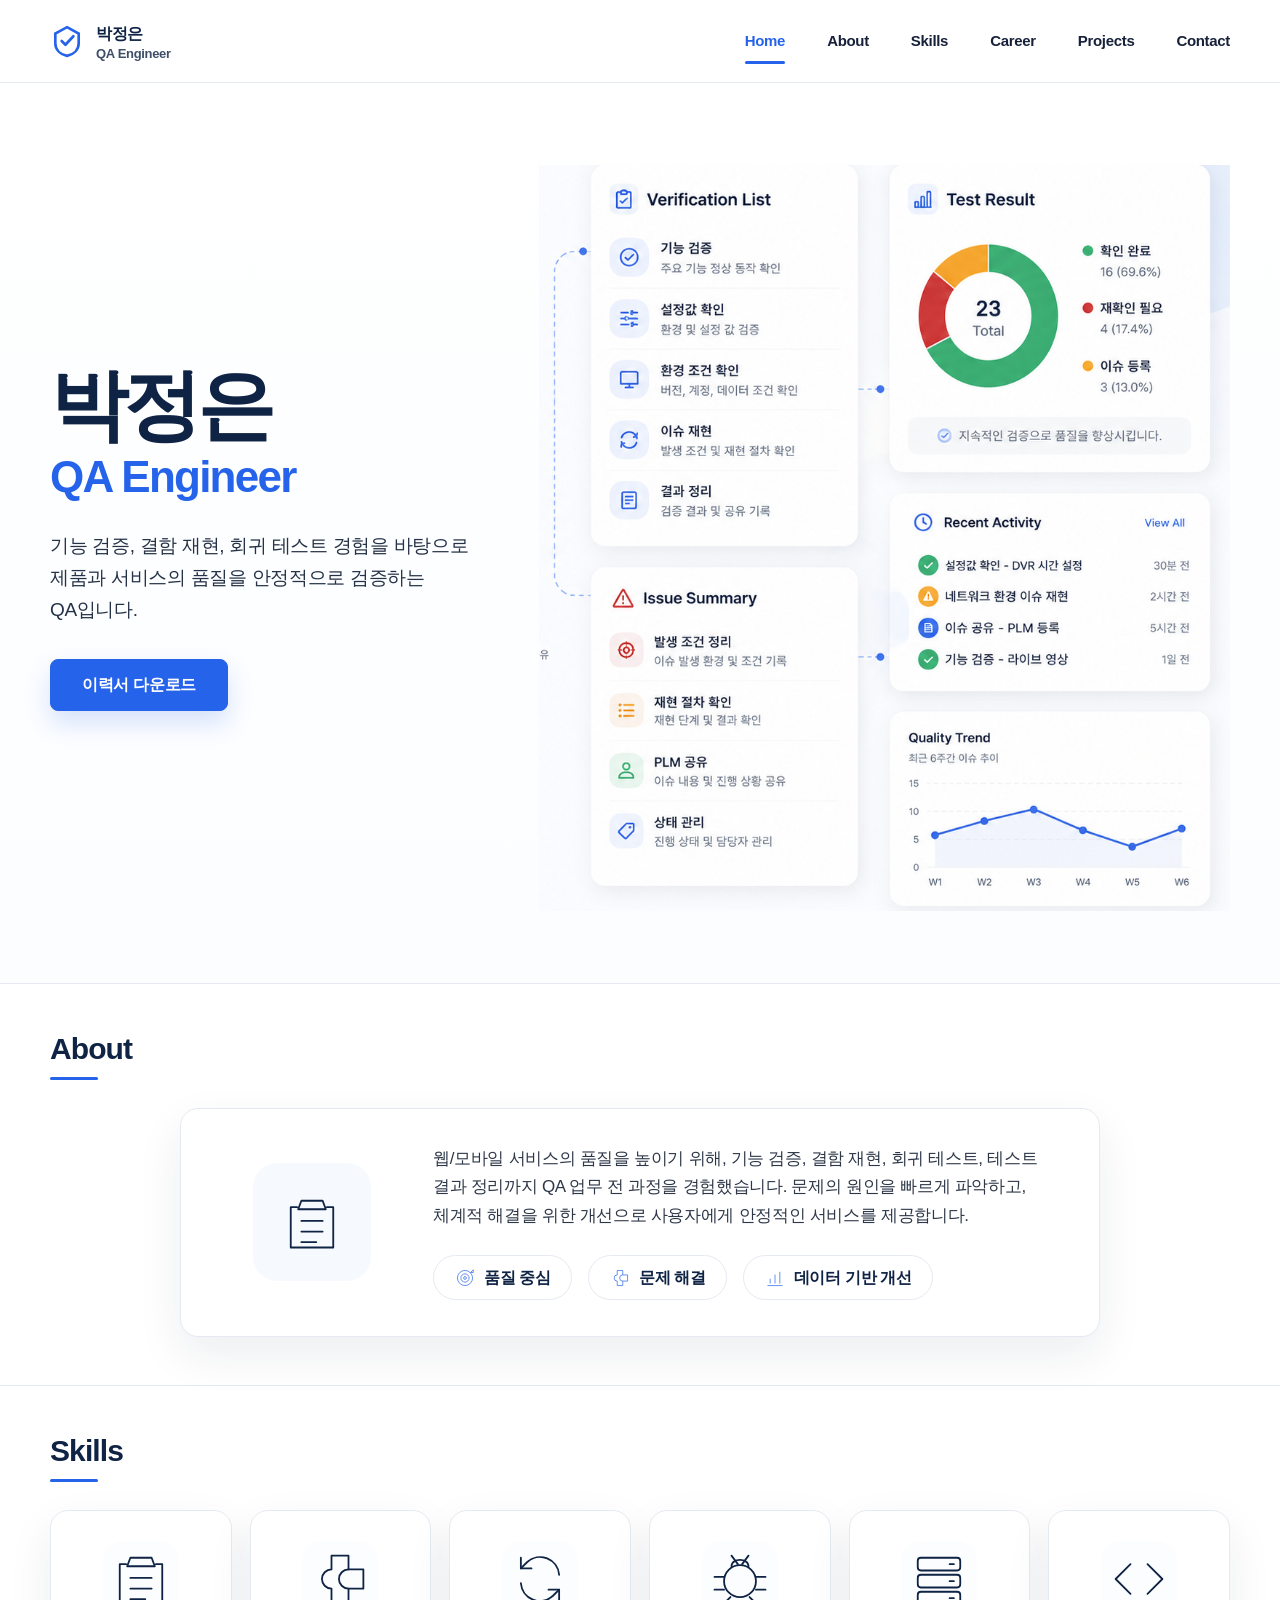
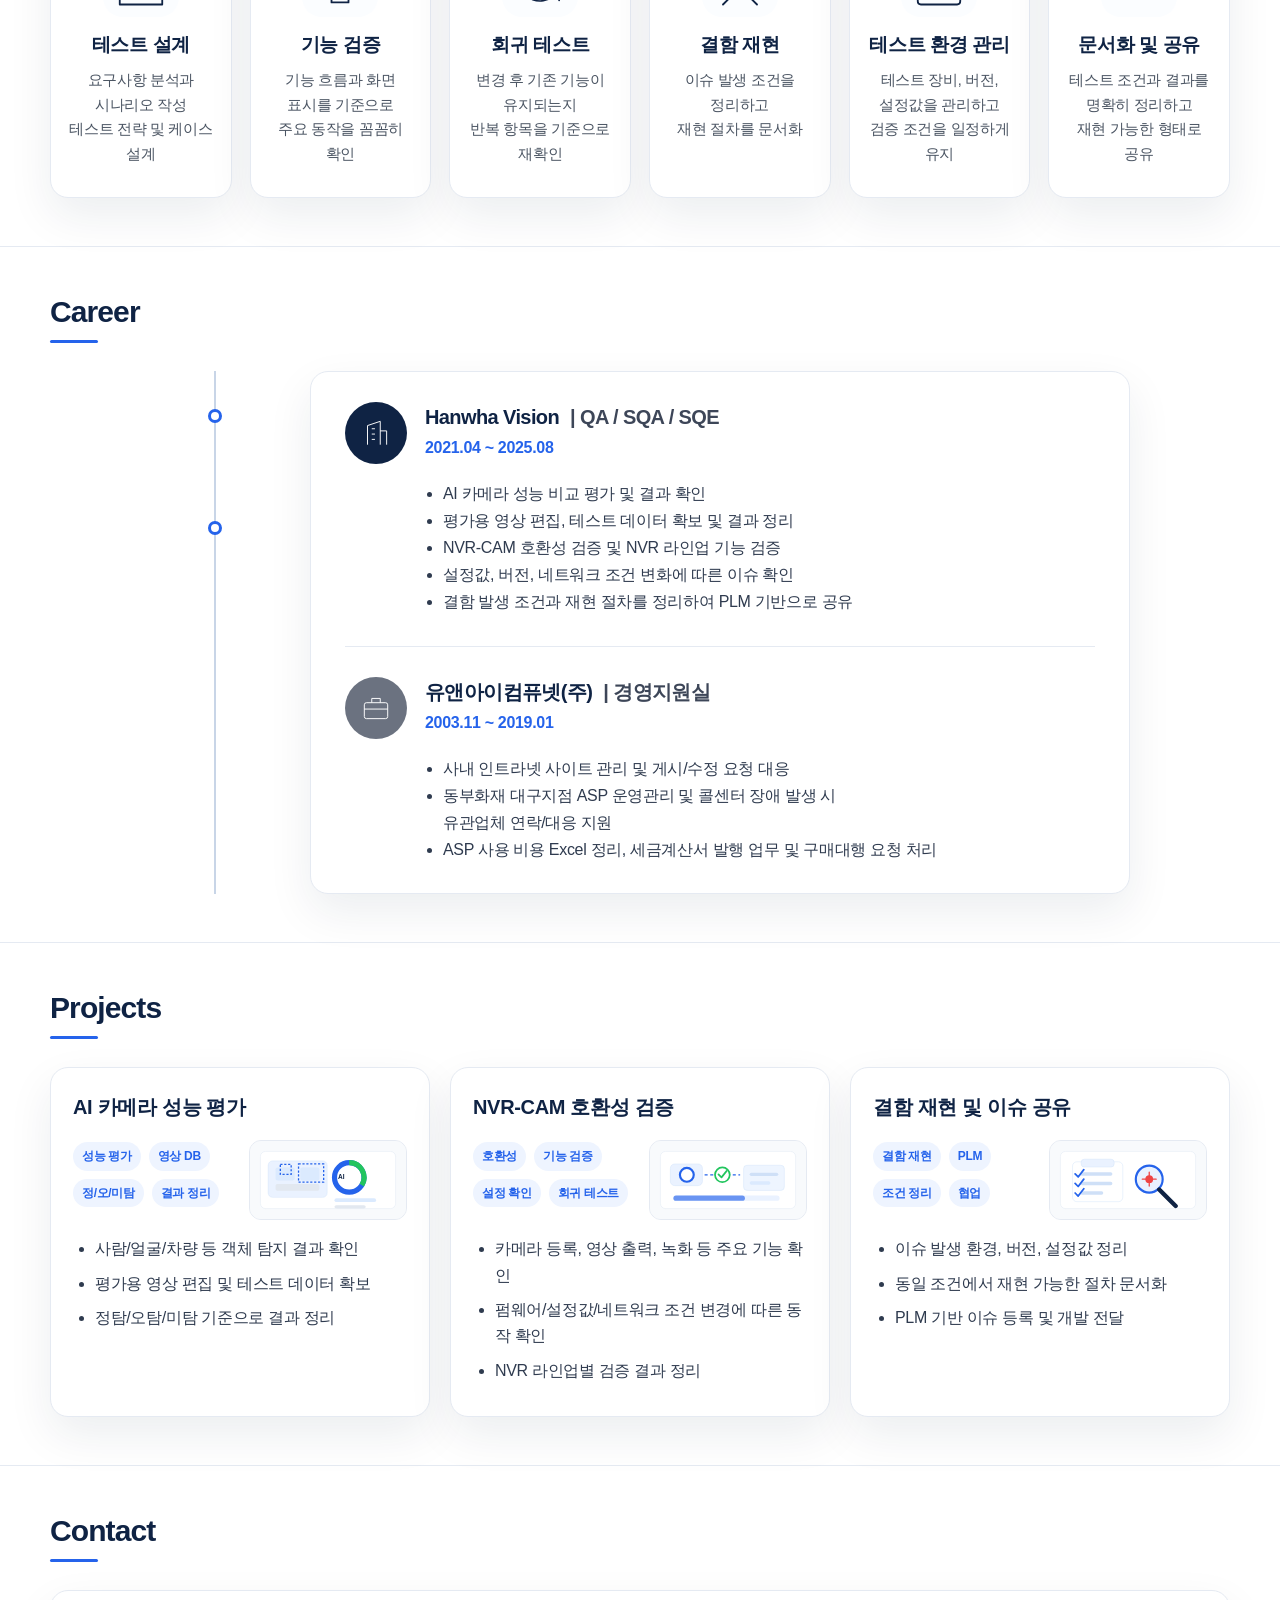
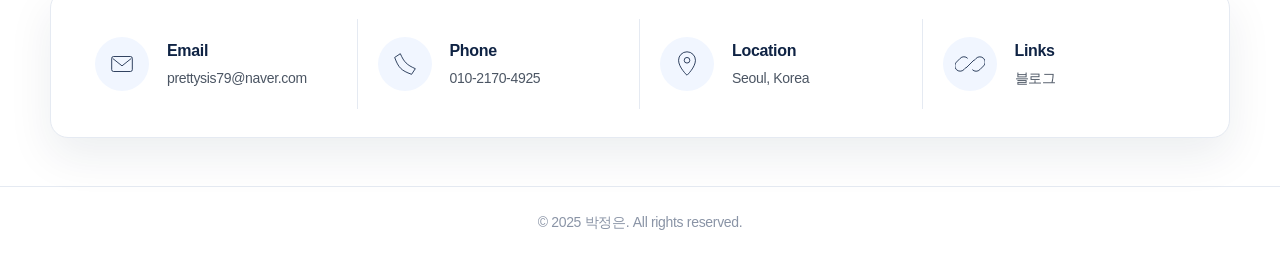
==== index.html @ ae26b0e9 "Add files via upload" ====
<!DOCTYPE html><html lang="ko"><head><meta charset="UTF-8"><meta name="viewport" content="width=device-width, initial-scale=1.0"><title>박정은 | QA Engineer Portfolio</title><link rel="icon" href="images/favicon.svg"><link rel="stylesheet" href="style.css"></head><body><header class="site-header"><div class="container nav-wrap"><a class="brand" href="index.html"><span class="brand-mark"></span><span>박정은<small>QA Engineer</small></span></a><nav class="menu"><a class="active" href="index.html">Home</a><a class="" href="about.html">About</a><a class="" href="skills.html">Skills</a><a class="" href="career.html">Career</a><a class="" href="projects.html">Projects</a><a class="" href="contact.html">Contact</a></nav></div></header>
<main>
<section class="hero" id="home"><div class="container hero-grid"><div><h1>박정은</h1><div class="role">QA Engineer</div><p>기능 검증, 결함 재현, 회귀 테스트 경험을 바탕으로<br>제품과 서비스의 품질을 안정적으로 검증하는 QA입니다.</p><a class="btn btn-primary" href="files/resume.pdf" download>이력서 다운로드</a></div><div class="hero-visual"><img src="images/hero-qa-dashboard.png" alt="QA 검증 대시보드 일러스트"></div></div></section>
<section class="section" id="about"><div class="container"><h2 class="section-title">About</h2><div class="card about-card"><div class="about-icon"><svg viewBox="0 0 64 64"><path d="M22 12h20l3 8H19l3-8Z"/><path d="M18 18H12v38h40V18h-6"/><path d="M22 31h20M22 41h20M22 51h14"/></svg></div><div><p>웹/모바일 서비스의 품질을 높이기 위해, 기능 검증, 결함 재현, 회귀 테스트, 테스트 결과 정리까지 QA 업무 전 과정을 경험했습니다. 문제의 원인을 빠르게 파악하고, 체계적 해결을 위한 개선으로 사용자에게 안정적인 서비스를 제공합니다.</p><div class="chips"><span class="chip"><svg viewBox="0 0 64 64"><circle cx="32" cy="32" r="22"/><circle cx="32" cy="32" r="12"/><circle cx="32" cy="32" r="4"/><path d="M48 16l8-8M48 16h8v-8"/></svg>품질 중심</span><span class="chip"><svg viewBox="0 0 64 64"><path d="M24 10h16v13a7 7 0 1 0 0 18v13H24V41a7 7 0 1 1 0-18V10Z"/><path d="M40 23h14v18H40"/></svg>문제 해결</span><span class="chip"><svg viewBox="0 0 64 64"><path d="M10 54h44"/><path d="M18 48V34M32 48V22M46 48V14"/></svg>데이터 기반 개선</span></div></div></div></div></section>
<section class="section" id="skills"><div class="container"><h2 class="section-title">Skills</h2><div class="skills-grid"><article class="card skill-card"><div class="skill-icon"><svg viewBox="0 0 64 64"><path d="M22 12h20l3 8H19l3-8Z"/><path d="M18 18H12v38h40V18h-6"/><path d="M22 31h20M22 41h20M22 51h14"/></svg></div><h3>테스트 설계</h3><p>요구사항 분석과 시나리오 작성<br>테스트 전략 및 케이스 설계</p></article><article class="card skill-card"><div class="skill-icon"><svg viewBox="0 0 64 64"><path d="M24 10h16v13a7 7 0 1 0 0 18v13H24V41a7 7 0 1 1 0-18V10Z"/><path d="M40 23h14v18H40"/></svg></div><h3>기능 검증</h3><p>기능 흐름과 화면 표시를 기준으로<br>주요 동작을 꼼꼼히 확인</p></article><article class="card skill-card"><div class="skill-icon"><svg viewBox="0 0 64 64"><path d="M50 28A18 18 0 0 0 20 16l-6 6"/><path d="M14 12v10h10"/><path d="M14 36a18 18 0 0 0 30 12l6-6"/><path d="M50 52V42H40"/></svg></div><h3>회귀 테스트</h3><p>변경 후 기존 기능이 유지되는지<br>반복 항목을 기준으로 재확인</p></article><article class="card skill-card"><div class="skill-icon"><svg viewBox="0 0 64 64"><circle cx="32" cy="34" r="15"/><path d="M24 20c0-8 16-8 16 0M17 30H8M56 30h-9M17 42H8M56 42h-9M23 49l-7 7M41 49l7 7M24 10l6 8M40 10l-6 8"/></svg></div><h3>결함 재현</h3><p>이슈 발생 조건을 정리하고<br>재현 절차를 문서화</p></article><article class="card skill-card"><div class="skill-icon"><svg viewBox="0 0 64 64"><rect x="12" y="12" width="40" height="12" rx="3"/><rect x="12" y="28" width="40" height="12" rx="3"/><rect x="12" y="44" width="40" height="12" rx="3"/><path d="M42 18h4M42 34h4M42 50h4"/></svg></div><h3>테스트 환경 관리</h3><p>테스트 장비, 버전, 설정값을 관리하고<br>검증 조건을 일정하게 유지</p></article><article class="card skill-card"><div class="skill-icon"><svg viewBox="0 0 64 64"><path d="M24 18 10 32l14 14M40 18l14 14-14 14"/></svg></div><h3>문서화 및 공유</h3><p>테스트 조건과 결과를 명확히 정리하고<br>재현 가능한 형태로 공유</p></article></div></div></section>
<section class="section" id="career"><div class="container"><h2 class="section-title">Career</h2><div class="career-wrap"><div class="timeline"><span class="dot one"></span><span class="dot two"></span></div><div class="card career-card">
    <article class="job"><div class="job-left"><div class="job-icon"><svg viewBox="0 0 64 64"><path d="M16 54V18l24-8v44"/><path d="M40 28h12v26"/><path d="M24 24h6M24 34h6M24 44h6"/></svg></div><div><h3>Hanwha Vision <span class="company">| QA / SQA / SQE</span></h3><div class="date">2021.04 ~ 2025.08</div></div></div><ul><li>AI 카메라 성능 비교 평가 및 결과 확인</li><li>평가용 영상 편집, 테스트 데이터 확보 및 결과 정리</li><li>NVR-CAM 호환성 검증 및 NVR 라인업 기능 검증</li><li>설정값, 버전, 네트워크 조건 변화에 따른 이슈 확인</li><li>결함 발생 조건과 재현 절차를 정리하여 PLM 기반으로 공유</li></ul></article>
    <article class="job"><div class="job-left"><div class="job-icon gray"><svg viewBox="0 0 64 64"><rect x="10" y="22" width="44" height="30" rx="4"/><path d="M24 22v-8h16v8M10 34h44"/></svg></div><div><h3>유앤아이컴퓨넷(주) <span class="company">| 경영지원실</span></h3><div class="date">2003.11 ~ 2019.01</div></div></div><ul><li>사내 인트라넷 사이트 관리 및 게시/수정 요청 대응</li><li>동부화재 대구지점 ASP 운영관리 및 콜센터 장애 발생 시<br>유관업체 연락/대응 지원</li><li>ASP 사용 비용 Excel 정리, 세금계산서 발행 업무 및 구매대행 요청 처리</li></ul></article></div></div></div></section>
<section class="section" id="projects"><div class="container"><h2 class="section-title">Projects</h2><div class="projects-grid"><article class="card project-card"><h3>AI 카메라 성능 평가</h3><div class="project-head"><div class="tags"><span class="tag">성능 평가</span><span class="tag">영상 DB</span><span class="tag">정/오/미탐</span><span class="tag">결과 정리</span></div><img src="images/project-ai.svg" alt="AI 카메라 성능 평가 미리보기"></div><ul><li>사람/얼굴/차량 등 객체 탐지 결과 확인</li><li>평가용 영상 편집 및 테스트 데이터 확보</li><li>정탐/오탐/미탐 기준으로 결과 정리</li></ul></article><article class="card project-card"><h3>NVR-CAM 호환성 검증</h3><div class="project-head"><div class="tags"><span class="tag">호환성</span><span class="tag">기능 검증</span><span class="tag">설정 확인</span><span class="tag">회귀 테스트</span></div><img src="images/project-compat.svg" alt="NVR-CAM 호환성 검증 미리보기"></div><ul><li>카메라 등록, 영상 출력, 녹화 등 주요 기능 확인</li><li>펌웨어/설정값/네트워크 조건 변경에 따른 동작 확인</li><li>NVR 라인업별 검증 결과 정리</li></ul></article><article class="card project-card"><h3>결함 재현 및 이슈 공유</h3><div class="project-head"><div class="tags"><span class="tag">결함 재현</span><span class="tag">PLM</span><span class="tag">조건 정리</span><span class="tag">협업</span></div><img src="images/project-issue.svg" alt="결함 재현 및 이슈 공유 미리보기"></div><ul><li>이슈 발생 환경, 버전, 설정값 정리</li><li>동일 조건에서 재현 가능한 절차 문서화</li><li>PLM 기반 이슈 등록 및 개발 전달</li></ul></article></div></div></section>
<section class="section" id="contact"><div class="container"><h2 class="section-title">Contact</h2><div class="card contact-card"><div class="contact-item"><div class="contact-icon"><svg viewBox="0 0 64 64"><rect x="10" y="16" width="44" height="32" rx="4"/><path d="m12 20 20 16 20-16"/></svg></div><div><strong>Email</strong><a href="mailto:prettysis79@naver.com">prettysis79@naver.com</a></div></div><div class="contact-item"><div class="contact-icon"><svg viewBox="0 0 64 64"><path d="M22 10c8 18 14 24 32 32l-8 12C24 46 18 40 10 18l12-8Z"/></svg></div><div><strong>Phone</strong><a href="tel:01021704925">010-2170-4925</a></div></div><div class="contact-item"><div class="contact-icon"><svg viewBox="0 0 64 64"><path d="M32 56s18-17 18-32a18 18 0 0 0-36 0c0 15 18 32 18 32Z"/><circle cx="32" cy="24" r="6"/></svg></div><div><strong>Location</strong><span>Seoul, Korea</span></div></div><div class="contact-item"><div class="contact-icon"><svg viewBox="0 0 64 64"><path d="M25 38 19 44a11 11 0 0 1-16-16l8-8a11 11 0 0 1 16 0"/><path d="M39 26 45 20a11 11 0 0 1 16 16l-8 8a11 11 0 0 1-16 0"/><path d="M24 40 40 24"/></svg></div><div><strong>Links</strong><a href="https://blog.naver.com/prettysis79" target="_blank" rel="noopener">블로그</a></div></div></div></div></section>
</main><footer class="footer">© 2025 박정은. All rights reserved.</footer></body></html>
---- style.css ----
:root{
  --navy:#0f2344;
  --blue:#2563eb;
  --blue-dark:#1746b2;
  --text:#1f2937;
  --muted:#667085;
  --line:#e5eaf2;
  --bg:#ffffff;
  --soft:#f7f9fc;
  --card:#ffffff;
  --shadow:0 18px 45px rgba(15,35,68,.08);
  --radius:18px;
}
*{box-sizing:border-box}
html{scroll-behavior:smooth}
body{margin:0;font-family:"Malgun Gothic","맑은 고딕",Arial,sans-serif;color:var(--text);background:var(--bg);line-height:1.7;letter-spacing:-.02em}
a{color:inherit;text-decoration:none}
img{max-width:100%;display:block}
.container{width:min(1180px,calc(100% - 48px));margin:0 auto}
.site-header{position:sticky;top:0;z-index:10;background:rgba(255,255,255,.92);backdrop-filter:blur(16px);border-bottom:1px solid var(--line)}
.nav-wrap{height:82px;display:flex;align-items:center;justify-content:space-between;gap:36px}
.brand{display:flex;align-items:center;gap:12px;font-weight:800;color:var(--navy)}
.brand-mark{width:34px;height:34px;background:url("images/favicon.svg") center/contain no-repeat;flex:none}
.brand small{display:block;font-size:13px;font-weight:700;color:var(--navy);opacity:.8;line-height:1.1}
.menu{display:flex;gap:42px;align-items:center;font-weight:700;font-size:15px;color:#1f2a44}
.menu a{position:relative;padding:28px 0;color:#17213a}
.menu a.active,.menu a:hover{color:var(--blue)}
.menu a.active::after,.menu a:hover::after{content:"";position:absolute;left:0;right:0;bottom:18px;height:3px;background:var(--blue);border-radius:99px}
.hero{padding:82px 0 72px;border-bottom:1px solid var(--line);background:linear-gradient(180deg,#fff 0%,#fbfdff 100%)}
.hero-grid{display:grid;grid-template-columns:.85fr 1.35fr;align-items:center;gap:54px}
.hero h1{margin:0 0 8px;font-size:78px;line-height:1.03;letter-spacing:-.06em;color:var(--navy)}
.hero .role{font-size:44px;font-weight:800;color:var(--blue);line-height:1.1;margin-bottom:28px;letter-spacing:-.04em}
.hero p{font-size:19px;color:#263247;margin:0 0 32px;max-width:500px;word-break:keep-all}
.btn{display:inline-flex;align-items:center;justify-content:center;min-width:178px;height:52px;border-radius:8px;border:1px solid var(--navy);font-weight:800;font-size:16px;transition:.2s}
.btn-primary{color:#fff;background:var(--blue);border-color:var(--blue);box-shadow:0 12px 24px rgba(37,99,235,.18)}
.btn-primary:hover{background:var(--blue-dark);border-color:var(--blue-dark)}
.btn-outline{color:var(--navy);background:#fff}
.btn-outline:hover{background:#f2f6fd;color:var(--blue);border-color:var(--blue)}
.hero-visual{padding:0}
.hero-visual img{width:100%;max-width:760px;margin-left:auto}
.section{padding:48px 0;border-bottom:1px solid var(--line)}
.section-title{font-size:30px;line-height:1.1;color:var(--navy);margin:0 0 28px;font-weight:800;position:relative;display:inline-block;letter-spacing:-.03em}
.section-title::after{content:"";display:block;width:48px;height:3px;background:var(--blue);border-radius:99px;margin-top:12px}
.card{background:var(--card);border:1px solid var(--line);border-radius:var(--radius);box-shadow:var(--shadow)}
.about-card{display:grid;grid-template-columns:170px 1fr;gap:36px;align-items:center;padding:36px 46px;width:min(920px,100%);margin:0 auto}
.about-icon{width:118px;height:118px;margin:auto;border-radius:24px;background:#f6f9fe;display:grid;place-items:center;color:var(--navy)}
.about-icon svg,.skill-icon svg{width:68px;height:68px;stroke:currentColor;fill:none;stroke-width:1.7;stroke-linecap:round;stroke-linejoin:round}
.about-card p{margin:0 0 24px;font-size:17px;color:#2d3748;word-break:keep-all}
.chips{display:flex;flex-wrap:wrap;gap:16px}
.chip{display:inline-flex;align-items:center;gap:8px;min-height:42px;padding:8px 20px;border:1px solid var(--line);border-radius:999px;background:#fff;color:var(--navy);font-weight:800}
.chip svg{width:22px;height:22px;stroke:var(--blue);fill:none;stroke-width:2}
.skills-grid{display:grid;grid-template-columns:repeat(6,1fr);gap:18px}
.skill-card{padding:30px 18px;text-align:center;min-height:230px;display:flex;flex-direction:column;align-items:center;justify-content:flex-start}
.skill-icon{width:76px;height:76px;border-radius:20px;display:grid;place-items:center;color:var(--navy);margin-bottom:16px;background:#fbfdff}
.skill-card h3{margin:0 0 10px;color:var(--navy);font-size:19px;line-height:1.3}
.skill-card p{margin:0;color:#4b5563;font-size:14.5px;word-break:keep-all}
.career-wrap{display:grid;grid-template-columns:130px 1fr;gap:30px;align-items:stretch;width:min(980px,100%);margin:0 auto}
.timeline{position:relative;padding-top:34px}
.timeline::before{content:"";position:absolute;left:64px;top:0;bottom:0;width:2px;background:#c8d5e7}
.dot{width:14px;height:14px;border:3px solid var(--blue);background:#fff;border-radius:50%;position:absolute;left:58px}
.dot.one{top:38px}.dot.two{top:150px}
.career-card{padding:0 34px}
.job{display:grid;grid-template-columns:1fr;gap:16px;padding:30px 0;border-bottom:1px solid var(--line)}
.job:last-child{border-bottom:0}
.job-left{display:flex;gap:18px;align-items:center;min-width:0}
.job-icon{width:62px;height:62px;border-radius:50%;display:grid;place-items:center;background:var(--navy);color:#fff;flex:none}
.job-icon.gray{background:#6b7280}.job-icon svg{width:34px;height:34px;stroke:currentColor;fill:none;stroke-width:1.8}
.job h3{margin:0 0 3px;font-size:20px;color:var(--navy);white-space:nowrap;letter-spacing:-0.03em;line-height:1.35}
.job .date{color:var(--blue);font-weight:800}
.job .company{color:#3d4658;font-weight:700;margin-left:6px}
.job ul,.project-card ul{margin:0;padding-left:22px;color:#2f3b4f}
.project-card li{line-height:1.65;margin-bottom:8px}
.job ul{padding-left:98px;max-width:100%;}
.projects-grid{display:grid;grid-template-columns:repeat(3,1fr);gap:20px}
.project-card{padding:22px 22px 24px;min-height:252px;display:flex;flex-direction:column}
.project-card h3{margin:0 0 16px;color:var(--navy);font-size:20px}
.project-head{display:flex;align-items:flex-start;justify-content:space-between;gap:18px;margin-bottom:16px}
.project-head .tags{display:flex;flex-wrap:wrap;gap:8px;flex:1;align-content:flex-start}
.project-card img{width:158px;max-width:100%;flex:0 0 158px;border-radius:12px;border:1px solid var(--line);background:#f8fafc;align-self:flex-start}
.tags{grid-column:1/-1;display:flex;gap:8px;flex-wrap:wrap;margin-top:2px}.tag{font-size:12px;padding:4px 9px;border-radius:999px;background:#eef4ff;color:#2563eb;font-weight:800}
.contact-card{display:grid;grid-template-columns:repeat(4,1fr);gap:0;padding:28px 24px;align-items:center}
.contact-item{display:grid;grid-template-columns:58px 1fr;gap:14px;align-items:center;padding:0 20px;border-right:1px solid var(--line);min-height:90px}.contact-item:last-child{border-right:0}
.contact-icon{width:54px;height:54px;border-radius:50%;background:#f1f6ff;display:grid;place-items:center;color:var(--navy)}.contact-icon svg{width:30px;height:30px;stroke:currentColor;fill:none;stroke-width:1.8}
.contact-item strong{display:block;color:var(--navy)}.contact-item span,.contact-item a{color:#4b5563;font-size:14px}
.footer{padding:24px 0;text-align:center;color:#8a94a6;font-size:14px}
.page-hero{padding:70px 0 44px;background:#fbfdff;border-bottom:1px solid var(--line)}.page-hero h1{font-size:48px;color:var(--navy);margin:0 0 10px}.page-hero p{font-size:18px;color:#4b5563;margin:0;max-width:760px;word-break:keep-all}
.detail-grid{display:grid;grid-template-columns:repeat(2,1fr);gap:22px}.detail-card{padding:30px}.detail-card h2{margin:0 0 14px;color:var(--navy)}.detail-card p{margin:0;color:#445064}.detail-card ul{margin:12px 0 0;padding-left:18px}.full{grid-column:1/-1}
.cert-list{display:grid;grid-template-columns:repeat(2,minmax(0,1fr));gap:10px 28px;margin-top:12px!important}
.cert-list li{line-height:1.7}
@media(max-width:720px){.cert-list{grid-template-columns:1fr}}

@media(max-width:1024px){.hero-grid{grid-template-columns:1fr;gap:34px}.hero-visual img{margin:0 auto;max-width:760px}.skills-grid{grid-template-columns:repeat(3,1fr)}.projects-grid{grid-template-columns:1fr}.contact-card{grid-template-columns:repeat(2,1fr)}.contact-item:nth-child(2){border-right:0}.contact-item{border-bottom:1px solid var(--line);padding:18px 20px}.contact-item:nth-child(n+3){border-bottom:0}.menu{gap:22px}.hero h1{font-size:62px}}

@media(max-width:980px){.career-card{padding:0 24px}}
@media(max-width:720px){.job ul{padding-left:18px}.container{width:min(100% - 28px,1180px)}.nav-wrap{height:auto;min-height:76px;align-items:flex-start;flex-direction:column;padding:16px 0}.menu{width:100%;overflow-x:auto;gap:22px;font-size:14px}.menu a{padding:8px 0 14px}.menu a.active::after,.menu a:hover::after{bottom:6px}.hero{padding:54px 0}.hero h1{font-size:54px}.hero .role{font-size:34px}.hero p{font-size:16px}.about-card{grid-template-columns:1fr;padding:28px}.skills-grid{grid-template-columns:1fr}.career-wrap{grid-template-columns:1fr}.timeline{display:none}.job{grid-template-columns:1fr}.contact-card{grid-template-columns:1fr}.contact-item{border-right:0!important;border-bottom:1px solid var(--line)!important}.contact-item:last-child{border-bottom:0!important}.detail-grid{grid-template-columns:1fr}.project-card{grid-template-columns:1fr}.project-head{flex-direction:column;gap:12px}.project-card img{width:100%;max-width:220px}}
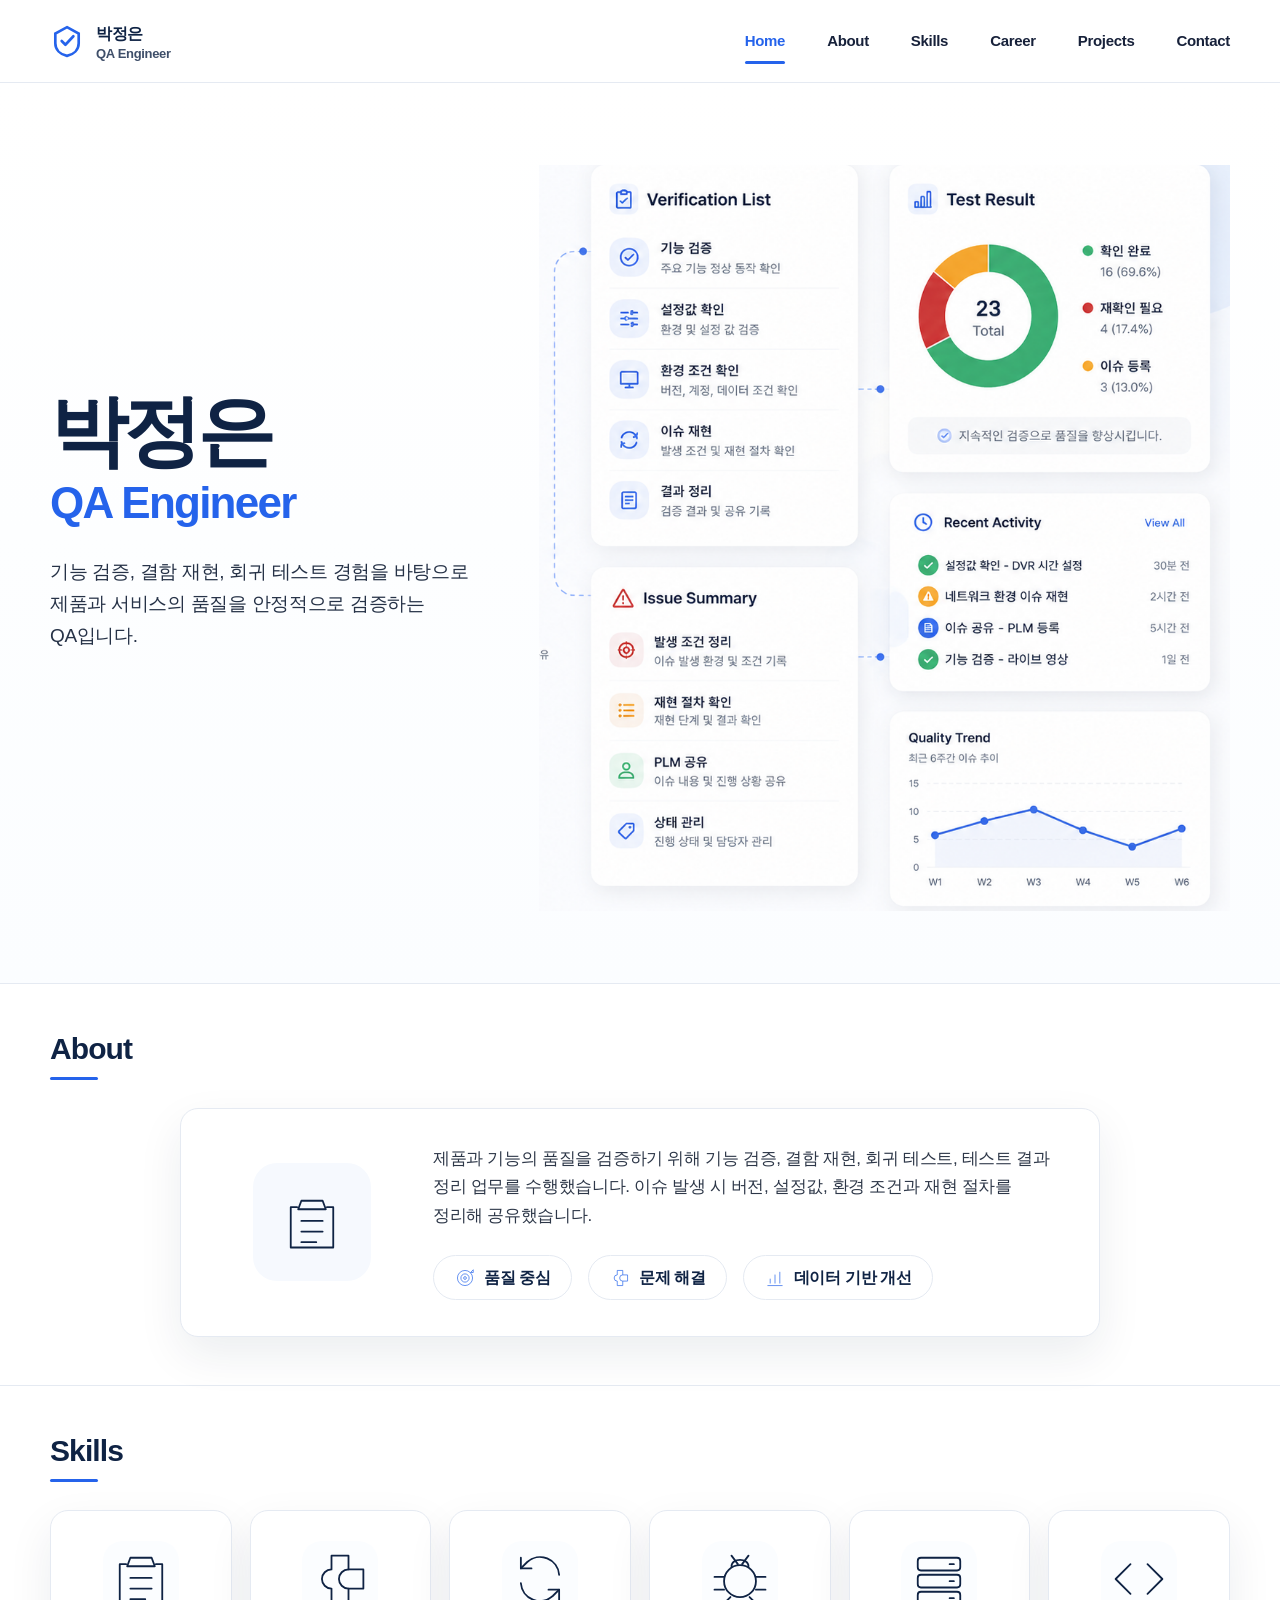
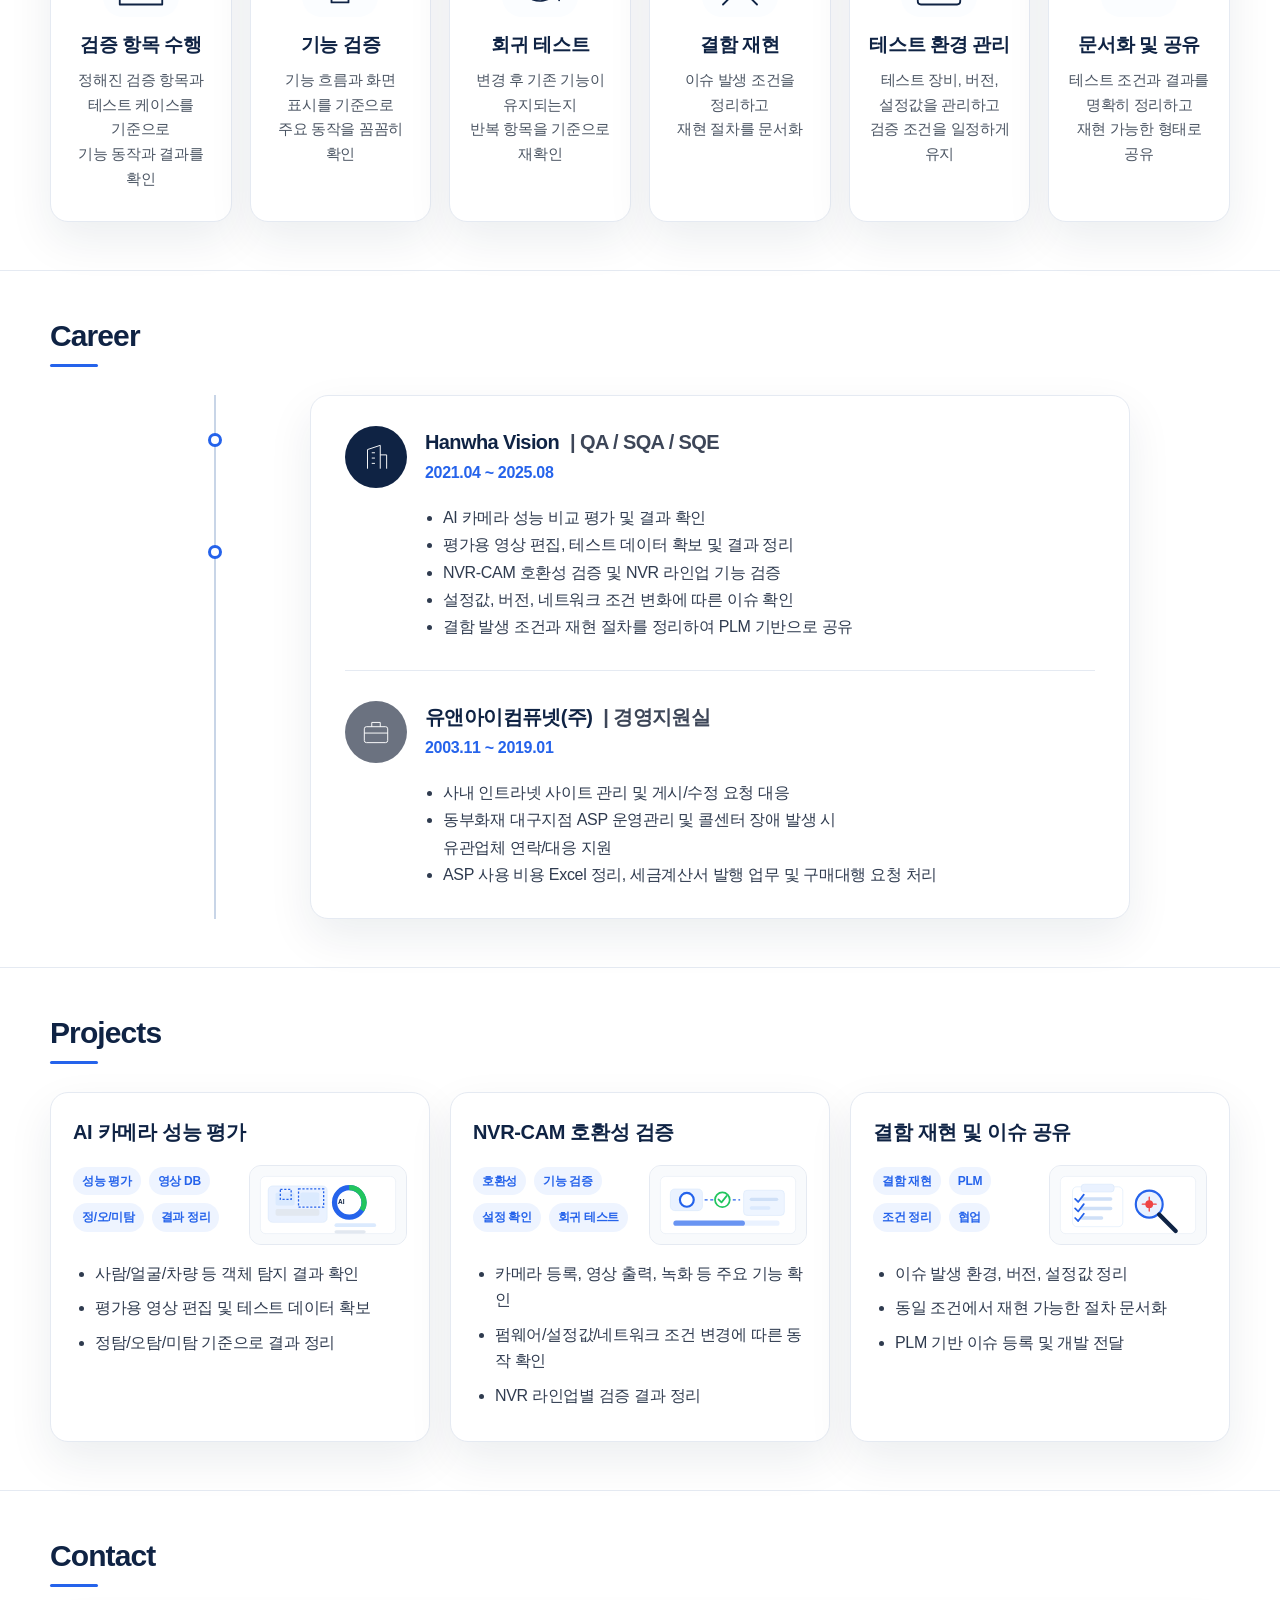
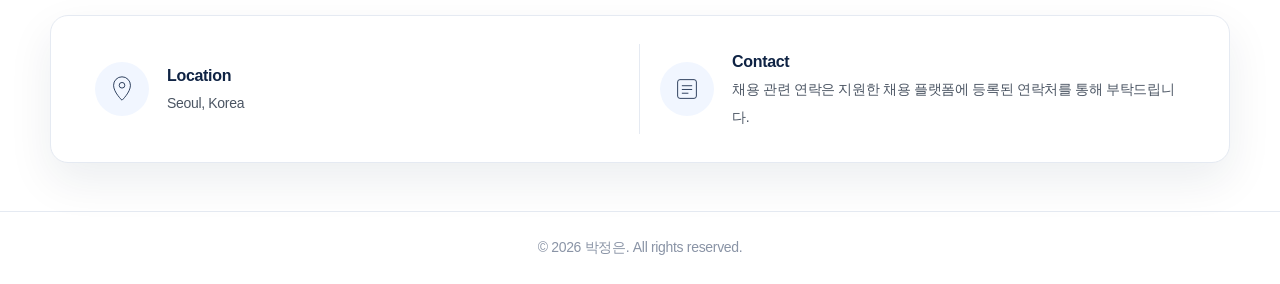
==== commit 5257d5d3: "QA 포트폴리오 개인정보 및 경력 문구 정리" ====
--- a/index.html
+++ b/index.html
@@ -1,11 +1,11 @@
 <!DOCTYPE html><html lang="ko"><head><meta charset="UTF-8"><meta name="viewport" content="width=device-width, initial-scale=1.0"><title>박정은 | QA Engineer Portfolio</title><link rel="icon" href="images/favicon.svg"><link rel="stylesheet" href="style.css"></head><body><header class="site-header"><div class="container nav-wrap"><a class="brand" href="index.html"><span class="brand-mark"></span><span>박정은<small>QA Engineer</small></span></a><nav class="menu"><a class="active" href="index.html">Home</a><a class="" href="about.html">About</a><a class="" href="skills.html">Skills</a><a class="" href="career.html">Career</a><a class="" href="projects.html">Projects</a><a class="" href="contact.html">Contact</a></nav></div></header>
 <main>
-<section class="hero" id="home"><div class="container hero-grid"><div><h1>박정은</h1><div class="role">QA Engineer</div><p>기능 검증, 결함 재현, 회귀 테스트 경험을 바탕으로<br>제품과 서비스의 품질을 안정적으로 검증하는 QA입니다.</p><a class="btn btn-primary" href="files/resume.pdf" download>이력서 다운로드</a></div><div class="hero-visual"><img src="images/hero-qa-dashboard.png" alt="QA 검증 대시보드 일러스트"></div></div></section>
-<section class="section" id="about"><div class="container"><h2 class="section-title">About</h2><div class="card about-card"><div class="about-icon"><svg viewBox="0 0 64 64"><path d="M22 12h20l3 8H19l3-8Z"/><path d="M18 18H12v38h40V18h-6"/><path d="M22 31h20M22 41h20M22 51h14"/></svg></div><div><p>웹/모바일 서비스의 품질을 높이기 위해, 기능 검증, 결함 재현, 회귀 테스트, 테스트 결과 정리까지 QA 업무 전 과정을 경험했습니다. 문제의 원인을 빠르게 파악하고, 체계적 해결을 위한 개선으로 사용자에게 안정적인 서비스를 제공합니다.</p><div class="chips"><span class="chip"><svg viewBox="0 0 64 64"><circle cx="32" cy="32" r="22"/><circle cx="32" cy="32" r="12"/><circle cx="32" cy="32" r="4"/><path d="M48 16l8-8M48 16h8v-8"/></svg>품질 중심</span><span class="chip"><svg viewBox="0 0 64 64"><path d="M24 10h16v13a7 7 0 1 0 0 18v13H24V41a7 7 0 1 1 0-18V10Z"/><path d="M40 23h14v18H40"/></svg>문제 해결</span><span class="chip"><svg viewBox="0 0 64 64"><path d="M10 54h44"/><path d="M18 48V34M32 48V22M46 48V14"/></svg>데이터 기반 개선</span></div></div></div></div></section>
-<section class="section" id="skills"><div class="container"><h2 class="section-title">Skills</h2><div class="skills-grid"><article class="card skill-card"><div class="skill-icon"><svg viewBox="0 0 64 64"><path d="M22 12h20l3 8H19l3-8Z"/><path d="M18 18H12v38h40V18h-6"/><path d="M22 31h20M22 41h20M22 51h14"/></svg></div><h3>테스트 설계</h3><p>요구사항 분석과 시나리오 작성<br>테스트 전략 및 케이스 설계</p></article><article class="card skill-card"><div class="skill-icon"><svg viewBox="0 0 64 64"><path d="M24 10h16v13a7 7 0 1 0 0 18v13H24V41a7 7 0 1 1 0-18V10Z"/><path d="M40 23h14v18H40"/></svg></div><h3>기능 검증</h3><p>기능 흐름과 화면 표시를 기준으로<br>주요 동작을 꼼꼼히 확인</p></article><article class="card skill-card"><div class="skill-icon"><svg viewBox="0 0 64 64"><path d="M50 28A18 18 0 0 0 20 16l-6 6"/><path d="M14 12v10h10"/><path d="M14 36a18 18 0 0 0 30 12l6-6"/><path d="M50 52V42H40"/></svg></div><h3>회귀 테스트</h3><p>변경 후 기존 기능이 유지되는지<br>반복 항목을 기준으로 재확인</p></article><article class="card skill-card"><div class="skill-icon"><svg viewBox="0 0 64 64"><circle cx="32" cy="34" r="15"/><path d="M24 20c0-8 16-8 16 0M17 30H8M56 30h-9M17 42H8M56 42h-9M23 49l-7 7M41 49l7 7M24 10l6 8M40 10l-6 8"/></svg></div><h3>결함 재현</h3><p>이슈 발생 조건을 정리하고<br>재현 절차를 문서화</p></article><article class="card skill-card"><div class="skill-icon"><svg viewBox="0 0 64 64"><rect x="12" y="12" width="40" height="12" rx="3"/><rect x="12" y="28" width="40" height="12" rx="3"/><rect x="12" y="44" width="40" height="12" rx="3"/><path d="M42 18h4M42 34h4M42 50h4"/></svg></div><h3>테스트 환경 관리</h3><p>테스트 장비, 버전, 설정값을 관리하고<br>검증 조건을 일정하게 유지</p></article><article class="card skill-card"><div class="skill-icon"><svg viewBox="0 0 64 64"><path d="M24 18 10 32l14 14M40 18l14 14-14 14"/></svg></div><h3>문서화 및 공유</h3><p>테스트 조건과 결과를 명확히 정리하고<br>재현 가능한 형태로 공유</p></article></div></div></section>
+<section class="hero" id="home"><div class="container hero-grid"><div><h1>박정은</h1><div class="role">QA Engineer</div><p>기능 검증, 결함 재현, 회귀 테스트 경험을 바탕으로<br>제품과 서비스의 품질을 안정적으로 검증하는 QA입니다.</p></div><div class="hero-visual"><img src="images/hero-qa-dashboard.png" alt="QA 검증 대시보드 일러스트"></div></div></section>
+<section class="section" id="about"><div class="container"><h2 class="section-title">About</h2><div class="card about-card"><div class="about-icon"><svg viewBox="0 0 64 64"><path d="M22 12h20l3 8H19l3-8Z"/><path d="M18 18H12v38h40V18h-6"/><path d="M22 31h20M22 41h20M22 51h14"/></svg></div><div><p>제품과 기능의 품질을 검증하기 위해 기능 검증, 결함 재현, 회귀 테스트, 테스트 결과 정리 업무를 수행했습니다. 이슈 발생 시 버전, 설정값, 환경 조건과 재현 절차를 정리해 공유했습니다.</p><div class="chips"><span class="chip"><svg viewBox="0 0 64 64"><circle cx="32" cy="32" r="22"/><circle cx="32" cy="32" r="12"/><circle cx="32" cy="32" r="4"/><path d="M48 16l8-8M48 16h8v-8"/></svg>품질 중심</span><span class="chip"><svg viewBox="0 0 64 64"><path d="M24 10h16v13a7 7 0 1 0 0 18v13H24V41a7 7 0 1 1 0-18V10Z"/><path d="M40 23h14v18H40"/></svg>문제 해결</span><span class="chip"><svg viewBox="0 0 64 64"><path d="M10 54h44"/><path d="M18 48V34M32 48V22M46 48V14"/></svg>데이터 기반 개선</span></div></div></div></div></section>
+<section class="section" id="skills"><div class="container"><h2 class="section-title">Skills</h2><div class="skills-grid"><article class="card skill-card"><div class="skill-icon"><svg viewBox="0 0 64 64"><path d="M22 12h20l3 8H19l3-8Z"/><path d="M18 18H12v38h40V18h-6"/><path d="M22 31h20M22 41h20M22 51h14"/></svg></div><h3>검증 항목 수행</h3><p>정해진 검증 항목과 테스트 케이스를 기준으로<br>기능 동작과 결과를 확인</p></article><article class="card skill-card"><div class="skill-icon"><svg viewBox="0 0 64 64"><path d="M24 10h16v13a7 7 0 1 0 0 18v13H24V41a7 7 0 1 1 0-18V10Z"/><path d="M40 23h14v18H40"/></svg></div><h3>기능 검증</h3><p>기능 흐름과 화면 표시를 기준으로<br>주요 동작을 꼼꼼히 확인</p></article><article class="card skill-card"><div class="skill-icon"><svg viewBox="0 0 64 64"><path d="M50 28A18 18 0 0 0 20 16l-6 6"/><path d="M14 12v10h10"/><path d="M14 36a18 18 0 0 0 30 12l6-6"/><path d="M50 52V42H40"/></svg></div><h3>회귀 테스트</h3><p>변경 후 기존 기능이 유지되는지<br>반복 항목을 기준으로 재확인</p></article><article class="card skill-card"><div class="skill-icon"><svg viewBox="0 0 64 64"><circle cx="32" cy="34" r="15"/><path d="M24 20c0-8 16-8 16 0M17 30H8M56 30h-9M17 42H8M56 42h-9M23 49l-7 7M41 49l7 7M24 10l6 8M40 10l-6 8"/></svg></div><h3>결함 재현</h3><p>이슈 발생 조건을 정리하고<br>재현 절차를 문서화</p></article><article class="card skill-card"><div class="skill-icon"><svg viewBox="0 0 64 64"><rect x="12" y="12" width="40" height="12" rx="3"/><rect x="12" y="28" width="40" height="12" rx="3"/><rect x="12" y="44" width="40" height="12" rx="3"/><path d="M42 18h4M42 34h4M42 50h4"/></svg></div><h3>테스트 환경 관리</h3><p>테스트 장비, 버전, 설정값을 관리하고<br>검증 조건을 일정하게 유지</p></article><article class="card skill-card"><div class="skill-icon"><svg viewBox="0 0 64 64"><path d="M24 18 10 32l14 14M40 18l14 14-14 14"/></svg></div><h3>문서화 및 공유</h3><p>테스트 조건과 결과를 명확히 정리하고<br>재현 가능한 형태로 공유</p></article></div></div></section>
 <section class="section" id="career"><div class="container"><h2 class="section-title">Career</h2><div class="career-wrap"><div class="timeline"><span class="dot one"></span><span class="dot two"></span></div><div class="card career-card">
     <article class="job"><div class="job-left"><div class="job-icon"><svg viewBox="0 0 64 64"><path d="M16 54V18l24-8v44"/><path d="M40 28h12v26"/><path d="M24 24h6M24 34h6M24 44h6"/></svg></div><div><h3>Hanwha Vision <span class="company">| QA / SQA / SQE</span></h3><div class="date">2021.04 ~ 2025.08</div></div></div><ul><li>AI 카메라 성능 비교 평가 및 결과 확인</li><li>평가용 영상 편집, 테스트 데이터 확보 및 결과 정리</li><li>NVR-CAM 호환성 검증 및 NVR 라인업 기능 검증</li><li>설정값, 버전, 네트워크 조건 변화에 따른 이슈 확인</li><li>결함 발생 조건과 재현 절차를 정리하여 PLM 기반으로 공유</li></ul></article>
     <article class="job"><div class="job-left"><div class="job-icon gray"><svg viewBox="0 0 64 64"><rect x="10" y="22" width="44" height="30" rx="4"/><path d="M24 22v-8h16v8M10 34h44"/></svg></div><div><h3>유앤아이컴퓨넷(주) <span class="company">| 경영지원실</span></h3><div class="date">2003.11 ~ 2019.01</div></div></div><ul><li>사내 인트라넷 사이트 관리 및 게시/수정 요청 대응</li><li>동부화재 대구지점 ASP 운영관리 및 콜센터 장애 발생 시<br>유관업체 연락/대응 지원</li><li>ASP 사용 비용 Excel 정리, 세금계산서 발행 업무 및 구매대행 요청 처리</li></ul></article></div></div></div></section>
 <section class="section" id="projects"><div class="container"><h2 class="section-title">Projects</h2><div class="projects-grid"><article class="card project-card"><h3>AI 카메라 성능 평가</h3><div class="project-head"><div class="tags"><span class="tag">성능 평가</span><span class="tag">영상 DB</span><span class="tag">정/오/미탐</span><span class="tag">결과 정리</span></div><img src="images/project-ai.svg" alt="AI 카메라 성능 평가 미리보기"></div><ul><li>사람/얼굴/차량 등 객체 탐지 결과 확인</li><li>평가용 영상 편집 및 테스트 데이터 확보</li><li>정탐/오탐/미탐 기준으로 결과 정리</li></ul></article><article class="card project-card"><h3>NVR-CAM 호환성 검증</h3><div class="project-head"><div class="tags"><span class="tag">호환성</span><span class="tag">기능 검증</span><span class="tag">설정 확인</span><span class="tag">회귀 테스트</span></div><img src="images/project-compat.svg" alt="NVR-CAM 호환성 검증 미리보기"></div><ul><li>카메라 등록, 영상 출력, 녹화 등 주요 기능 확인</li><li>펌웨어/설정값/네트워크 조건 변경에 따른 동작 확인</li><li>NVR 라인업별 검증 결과 정리</li></ul></article><article class="card project-card"><h3>결함 재현 및 이슈 공유</h3><div class="project-head"><div class="tags"><span class="tag">결함 재현</span><span class="tag">PLM</span><span class="tag">조건 정리</span><span class="tag">협업</span></div><img src="images/project-issue.svg" alt="결함 재현 및 이슈 공유 미리보기"></div><ul><li>이슈 발생 환경, 버전, 설정값 정리</li><li>동일 조건에서 재현 가능한 절차 문서화</li><li>PLM 기반 이슈 등록 및 개발 전달</li></ul></article></div></div></section>
-<section class="section" id="contact"><div class="container"><h2 class="section-title">Contact</h2><div class="card contact-card"><div class="contact-item"><div class="contact-icon"><svg viewBox="0 0 64 64"><rect x="10" y="16" width="44" height="32" rx="4"/><path d="m12 20 20 16 20-16"/></svg></div><div><strong>Email</strong><a href="mailto:prettysis79@naver.com">prettysis79@naver.com</a></div></div><div class="contact-item"><div class="contact-icon"><svg viewBox="0 0 64 64"><path d="M22 10c8 18 14 24 32 32l-8 12C24 46 18 40 10 18l12-8Z"/></svg></div><div><strong>Phone</strong><a href="tel:01021704925">010-2170-4925</a></div></div><div class="contact-item"><div class="contact-icon"><svg viewBox="0 0 64 64"><path d="M32 56s18-17 18-32a18 18 0 0 0-36 0c0 15 18 32 18 32Z"/><circle cx="32" cy="24" r="6"/></svg></div><div><strong>Location</strong><span>Seoul, Korea</span></div></div><div class="contact-item"><div class="contact-icon"><svg viewBox="0 0 64 64"><path d="M25 38 19 44a11 11 0 0 1-16-16l8-8a11 11 0 0 1 16 0"/><path d="M39 26 45 20a11 11 0 0 1 16 16l-8 8a11 11 0 0 1-16 0"/><path d="M24 40 40 24"/></svg></div><div><strong>Links</strong><a href="https://blog.naver.com/prettysis79" target="_blank" rel="noopener">블로그</a></div></div></div></div></section>
-</main><footer class="footer">© 2025 박정은. All rights reserved.</footer></body></html>+<section class="section" id="contact"><div class="container"><h2 class="section-title">Contact</h2><div class="card contact-card"><div class="contact-item"><div class="contact-icon"><svg viewBox="0 0 64 64"><path d="M32 56s18-17 18-32a18 18 0 0 0-36 0c0 15 18 32 18 32Z"/><circle cx="32" cy="24" r="6"/></svg></div><div><strong>Location</strong><span>Seoul, Korea</span></div></div><div class="contact-item"><div class="contact-icon"><svg viewBox="0 0 64 64"><rect x="12" y="12" width="40" height="40" rx="5"/><path d="M21 25h22M21 33h22M21 41h14"/></svg></div><div><strong>Contact</strong><span>채용 관련 연락은 지원한 채용 플랫폼에 등록된 연락처를 통해 부탁드립니다.</span></div></div></div></div></section>
+</main><footer class="footer">© 2026 박정은. All rights reserved.</footer></body></html>
--- a/style.css
+++ b/style.css
@@ -78,7 +78,7 @@
 .project-head .tags{display:flex;flex-wrap:wrap;gap:8px;flex:1;align-content:flex-start}
 .project-card img{width:158px;max-width:100%;flex:0 0 158px;border-radius:12px;border:1px solid var(--line);background:#f8fafc;align-self:flex-start}
 .tags{grid-column:1/-1;display:flex;gap:8px;flex-wrap:wrap;margin-top:2px}.tag{font-size:12px;padding:4px 9px;border-radius:999px;background:#eef4ff;color:#2563eb;font-weight:800}
-.contact-card{display:grid;grid-template-columns:repeat(4,1fr);gap:0;padding:28px 24px;align-items:center}
+.contact-card{display:grid;grid-template-columns:repeat(2,1fr);gap:0;padding:28px 24px;align-items:center}
 .contact-item{display:grid;grid-template-columns:58px 1fr;gap:14px;align-items:center;padding:0 20px;border-right:1px solid var(--line);min-height:90px}.contact-item:last-child{border-right:0}
 .contact-icon{width:54px;height:54px;border-radius:50%;background:#f1f6ff;display:grid;place-items:center;color:var(--navy)}.contact-icon svg{width:30px;height:30px;stroke:currentColor;fill:none;stroke-width:1.8}
 .contact-item strong{display:block;color:var(--navy)}.contact-item span,.contact-item a{color:#4b5563;font-size:14px}
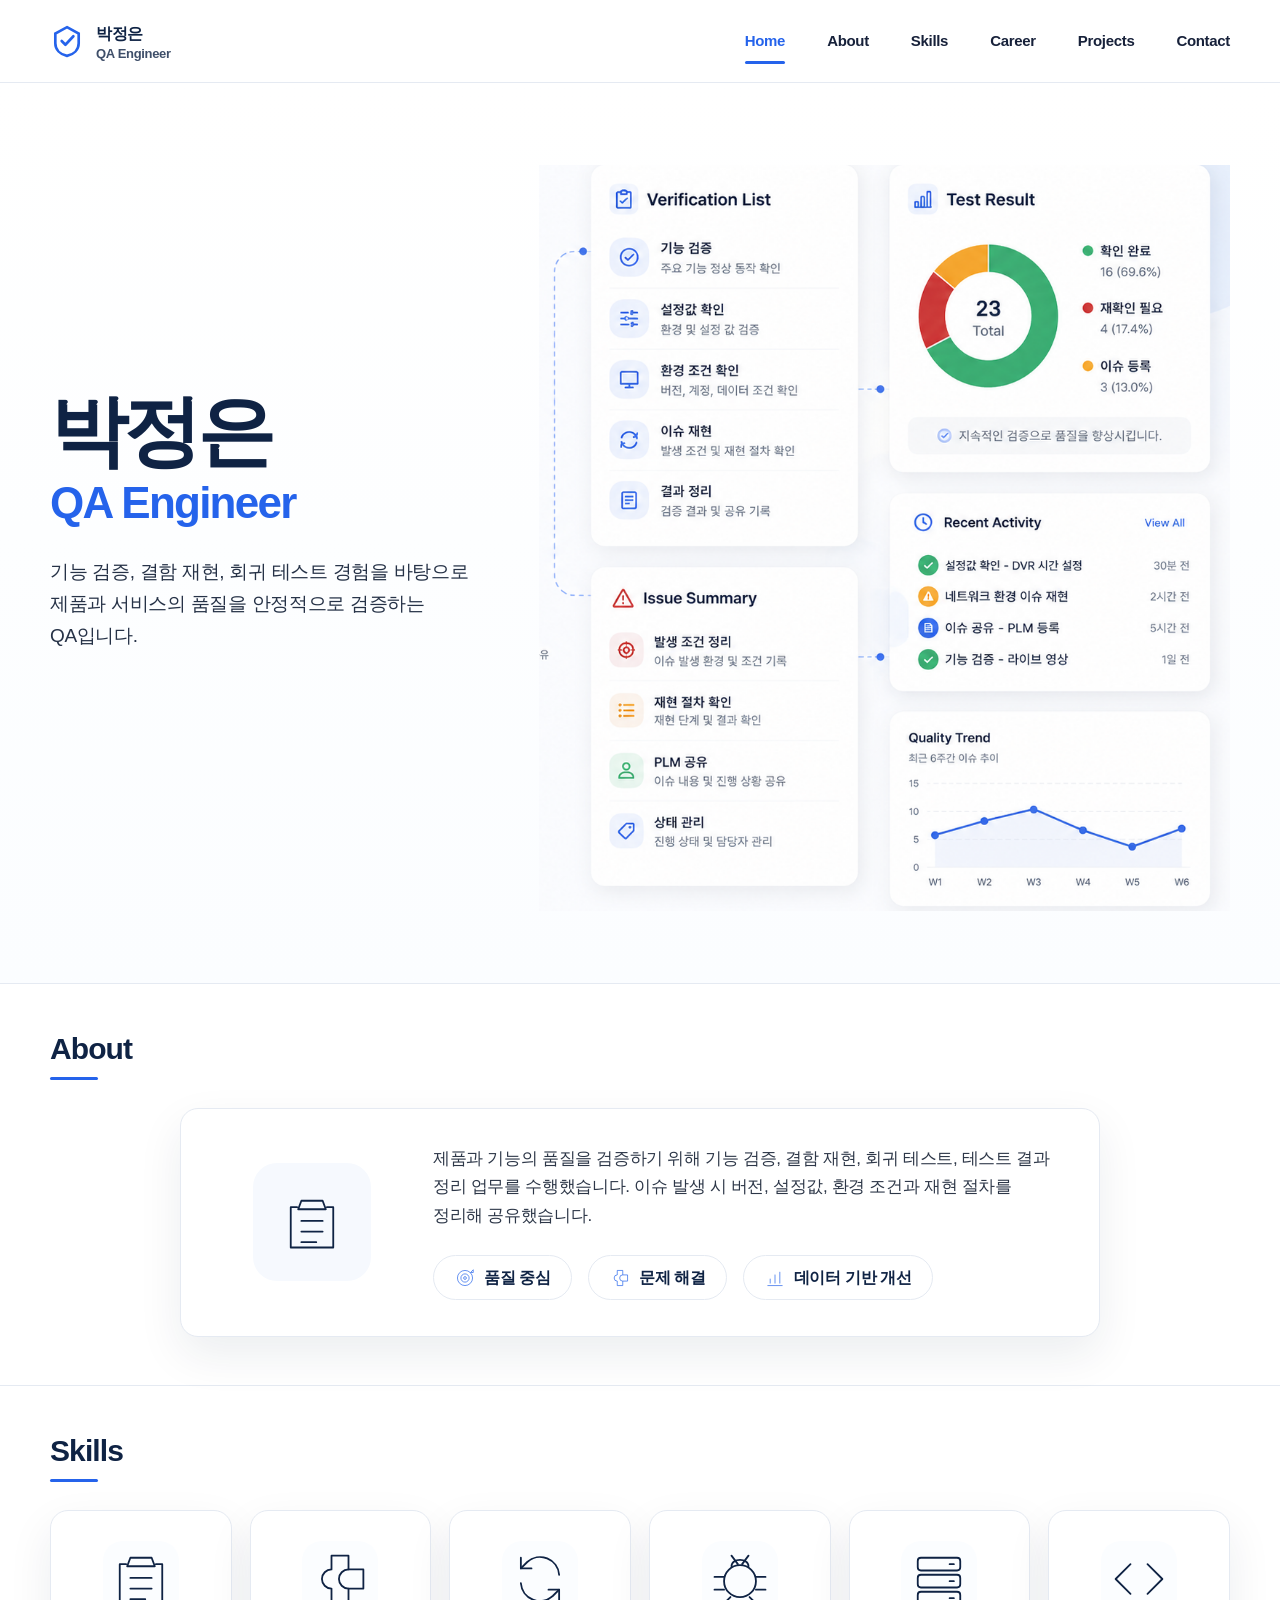
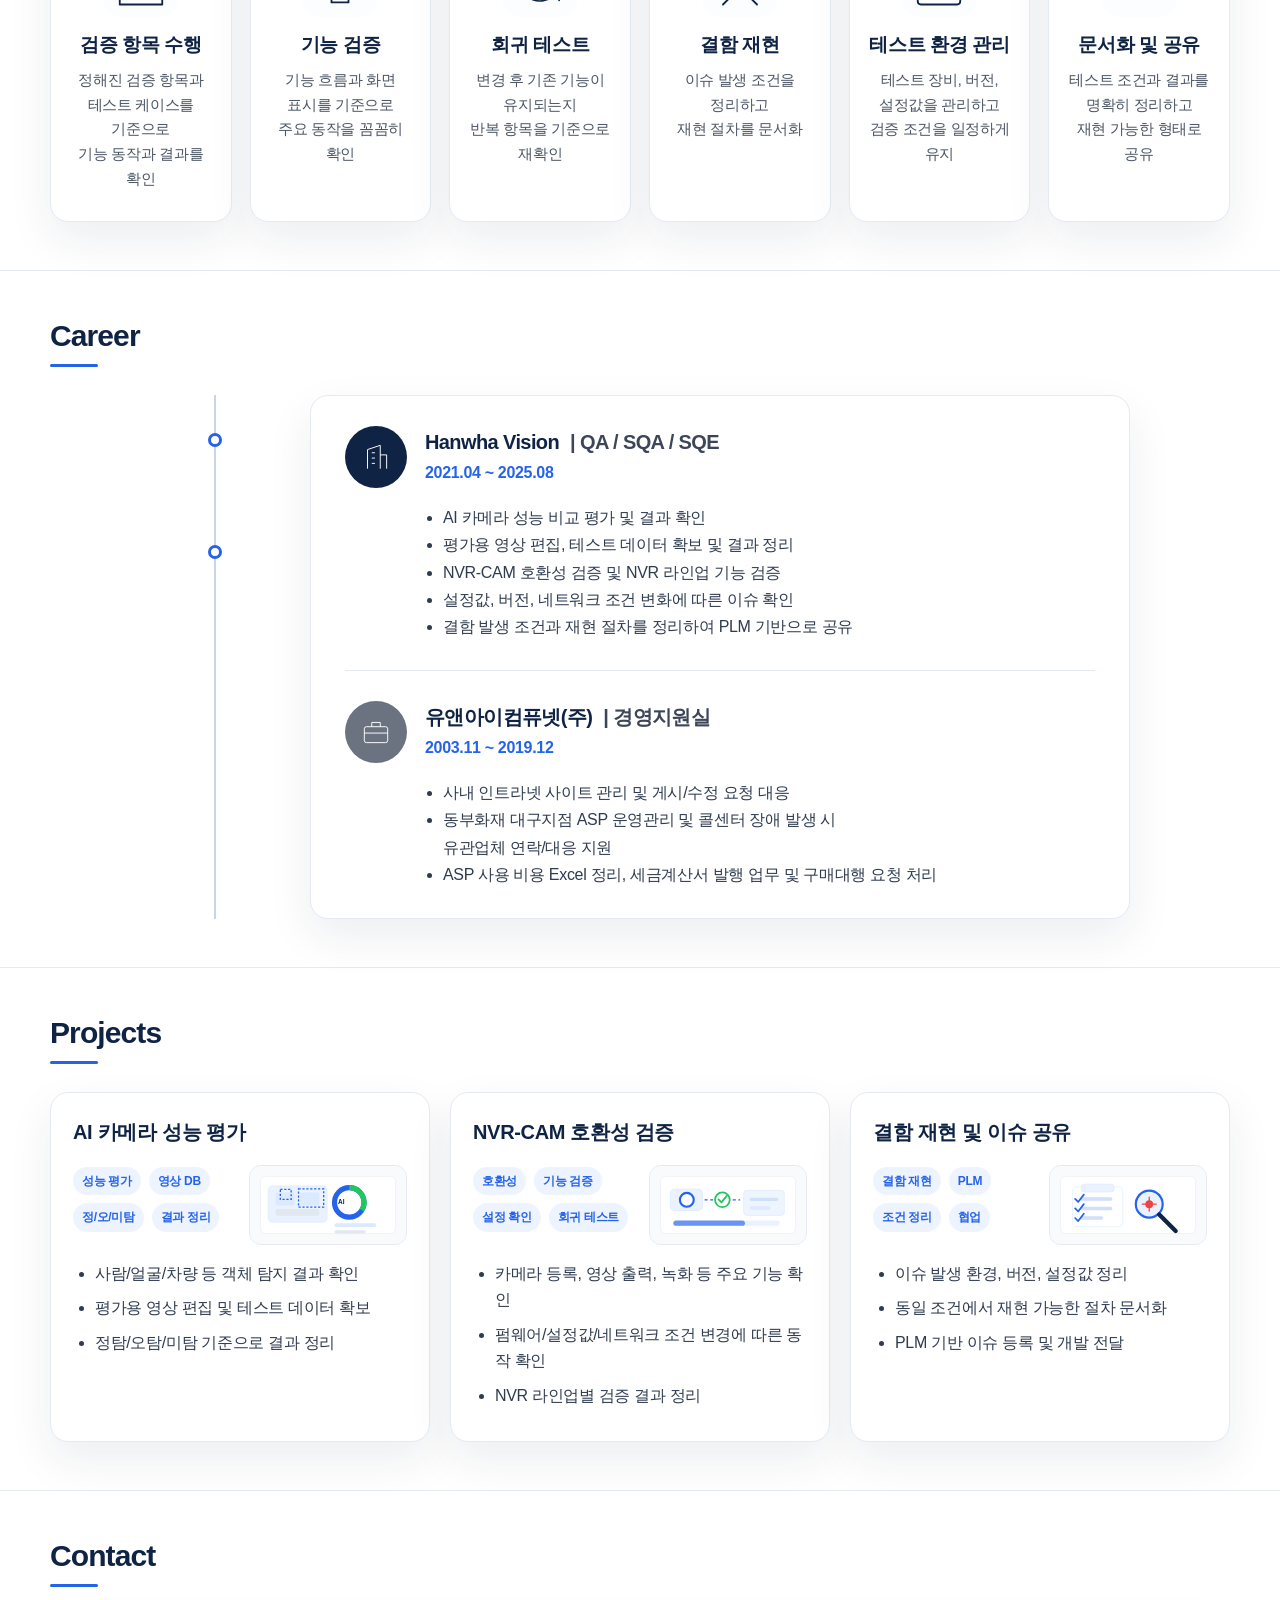
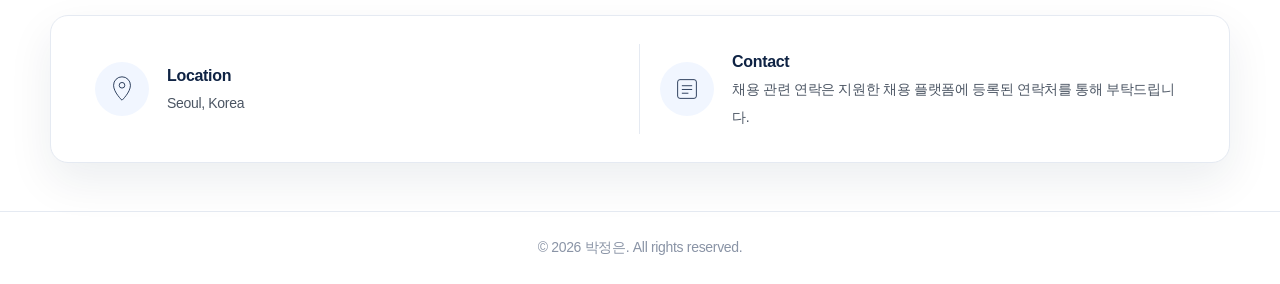
==== commit 30c466a3: "fix: correct previous experience period" ====
--- a/index.html
+++ b/index.html
@@ -5,7 +5,7 @@
 <section class="section" id="skills"><div class="container"><h2 class="section-title">Skills</h2><div class="skills-grid"><article class="card skill-card"><div class="skill-icon"><svg viewBox="0 0 64 64"><path d="M22 12h20l3 8H19l3-8Z"/><path d="M18 18H12v38h40V18h-6"/><path d="M22 31h20M22 41h20M22 51h14"/></svg></div><h3>검증 항목 수행</h3><p>정해진 검증 항목과 테스트 케이스를 기준으로<br>기능 동작과 결과를 확인</p></article><article class="card skill-card"><div class="skill-icon"><svg viewBox="0 0 64 64"><path d="M24 10h16v13a7 7 0 1 0 0 18v13H24V41a7 7 0 1 1 0-18V10Z"/><path d="M40 23h14v18H40"/></svg></div><h3>기능 검증</h3><p>기능 흐름과 화면 표시를 기준으로<br>주요 동작을 꼼꼼히 확인</p></article><article class="card skill-card"><div class="skill-icon"><svg viewBox="0 0 64 64"><path d="M50 28A18 18 0 0 0 20 16l-6 6"/><path d="M14 12v10h10"/><path d="M14 36a18 18 0 0 0 30 12l6-6"/><path d="M50 52V42H40"/></svg></div><h3>회귀 테스트</h3><p>변경 후 기존 기능이 유지되는지<br>반복 항목을 기준으로 재확인</p></article><article class="card skill-card"><div class="skill-icon"><svg viewBox="0 0 64 64"><circle cx="32" cy="34" r="15"/><path d="M24 20c0-8 16-8 16 0M17 30H8M56 30h-9M17 42H8M56 42h-9M23 49l-7 7M41 49l7 7M24 10l6 8M40 10l-6 8"/></svg></div><h3>결함 재현</h3><p>이슈 발생 조건을 정리하고<br>재현 절차를 문서화</p></article><article class="card skill-card"><div class="skill-icon"><svg viewBox="0 0 64 64"><rect x="12" y="12" width="40" height="12" rx="3"/><rect x="12" y="28" width="40" height="12" rx="3"/><rect x="12" y="44" width="40" height="12" rx="3"/><path d="M42 18h4M42 34h4M42 50h4"/></svg></div><h3>테스트 환경 관리</h3><p>테스트 장비, 버전, 설정값을 관리하고<br>검증 조건을 일정하게 유지</p></article><article class="card skill-card"><div class="skill-icon"><svg viewBox="0 0 64 64"><path d="M24 18 10 32l14 14M40 18l14 14-14 14"/></svg></div><h3>문서화 및 공유</h3><p>테스트 조건과 결과를 명확히 정리하고<br>재현 가능한 형태로 공유</p></article></div></div></section>
 <section class="section" id="career"><div class="container"><h2 class="section-title">Career</h2><div class="career-wrap"><div class="timeline"><span class="dot one"></span><span class="dot two"></span></div><div class="card career-card">
     <article class="job"><div class="job-left"><div class="job-icon"><svg viewBox="0 0 64 64"><path d="M16 54V18l24-8v44"/><path d="M40 28h12v26"/><path d="M24 24h6M24 34h6M24 44h6"/></svg></div><div><h3>Hanwha Vision <span class="company">| QA / SQA / SQE</span></h3><div class="date">2021.04 ~ 2025.08</div></div></div><ul><li>AI 카메라 성능 비교 평가 및 결과 확인</li><li>평가용 영상 편집, 테스트 데이터 확보 및 결과 정리</li><li>NVR-CAM 호환성 검증 및 NVR 라인업 기능 검증</li><li>설정값, 버전, 네트워크 조건 변화에 따른 이슈 확인</li><li>결함 발생 조건과 재현 절차를 정리하여 PLM 기반으로 공유</li></ul></article>
-    <article class="job"><div class="job-left"><div class="job-icon gray"><svg viewBox="0 0 64 64"><rect x="10" y="22" width="44" height="30" rx="4"/><path d="M24 22v-8h16v8M10 34h44"/></svg></div><div><h3>유앤아이컴퓨넷(주) <span class="company">| 경영지원실</span></h3><div class="date">2003.11 ~ 2019.01</div></div></div><ul><li>사내 인트라넷 사이트 관리 및 게시/수정 요청 대응</li><li>동부화재 대구지점 ASP 운영관리 및 콜센터 장애 발생 시<br>유관업체 연락/대응 지원</li><li>ASP 사용 비용 Excel 정리, 세금계산서 발행 업무 및 구매대행 요청 처리</li></ul></article></div></div></div></section>
+    <article class="job"><div class="job-left"><div class="job-icon gray"><svg viewBox="0 0 64 64"><rect x="10" y="22" width="44" height="30" rx="4"/><path d="M24 22v-8h16v8M10 34h44"/></svg></div><div><h3>유앤아이컴퓨넷(주) <span class="company">| 경영지원실</span></h3><div class="date">2003.11 ~ 2019.12</div></div></div><ul><li>사내 인트라넷 사이트 관리 및 게시/수정 요청 대응</li><li>동부화재 대구지점 ASP 운영관리 및 콜센터 장애 발생 시<br>유관업체 연락/대응 지원</li><li>ASP 사용 비용 Excel 정리, 세금계산서 발행 업무 및 구매대행 요청 처리</li></ul></article></div></div></div></section>
 <section class="section" id="projects"><div class="container"><h2 class="section-title">Projects</h2><div class="projects-grid"><article class="card project-card"><h3>AI 카메라 성능 평가</h3><div class="project-head"><div class="tags"><span class="tag">성능 평가</span><span class="tag">영상 DB</span><span class="tag">정/오/미탐</span><span class="tag">결과 정리</span></div><img src="images/project-ai.svg" alt="AI 카메라 성능 평가 미리보기"></div><ul><li>사람/얼굴/차량 등 객체 탐지 결과 확인</li><li>평가용 영상 편집 및 테스트 데이터 확보</li><li>정탐/오탐/미탐 기준으로 결과 정리</li></ul></article><article class="card project-card"><h3>NVR-CAM 호환성 검증</h3><div class="project-head"><div class="tags"><span class="tag">호환성</span><span class="tag">기능 검증</span><span class="tag">설정 확인</span><span class="tag">회귀 테스트</span></div><img src="images/project-compat.svg" alt="NVR-CAM 호환성 검증 미리보기"></div><ul><li>카메라 등록, 영상 출력, 녹화 등 주요 기능 확인</li><li>펌웨어/설정값/네트워크 조건 변경에 따른 동작 확인</li><li>NVR 라인업별 검증 결과 정리</li></ul></article><article class="card project-card"><h3>결함 재현 및 이슈 공유</h3><div class="project-head"><div class="tags"><span class="tag">결함 재현</span><span class="tag">PLM</span><span class="tag">조건 정리</span><span class="tag">협업</span></div><img src="images/project-issue.svg" alt="결함 재현 및 이슈 공유 미리보기"></div><ul><li>이슈 발생 환경, 버전, 설정값 정리</li><li>동일 조건에서 재현 가능한 절차 문서화</li><li>PLM 기반 이슈 등록 및 개발 전달</li></ul></article></div></div></section>
 <section class="section" id="contact"><div class="container"><h2 class="section-title">Contact</h2><div class="card contact-card"><div class="contact-item"><div class="contact-icon"><svg viewBox="0 0 64 64"><path d="M32 56s18-17 18-32a18 18 0 0 0-36 0c0 15 18 32 18 32Z"/><circle cx="32" cy="24" r="6"/></svg></div><div><strong>Location</strong><span>Seoul, Korea</span></div></div><div class="contact-item"><div class="contact-icon"><svg viewBox="0 0 64 64"><rect x="12" y="12" width="40" height="40" rx="5"/><path d="M21 25h22M21 33h22M21 41h14"/></svg></div><div><strong>Contact</strong><span>채용 관련 연락은 지원한 채용 플랫폼에 등록된 연락처를 통해 부탁드립니다.</span></div></div></div></div></section>
 </main><footer class="footer">© 2026 박정은. All rights reserved.</footer></body></html>
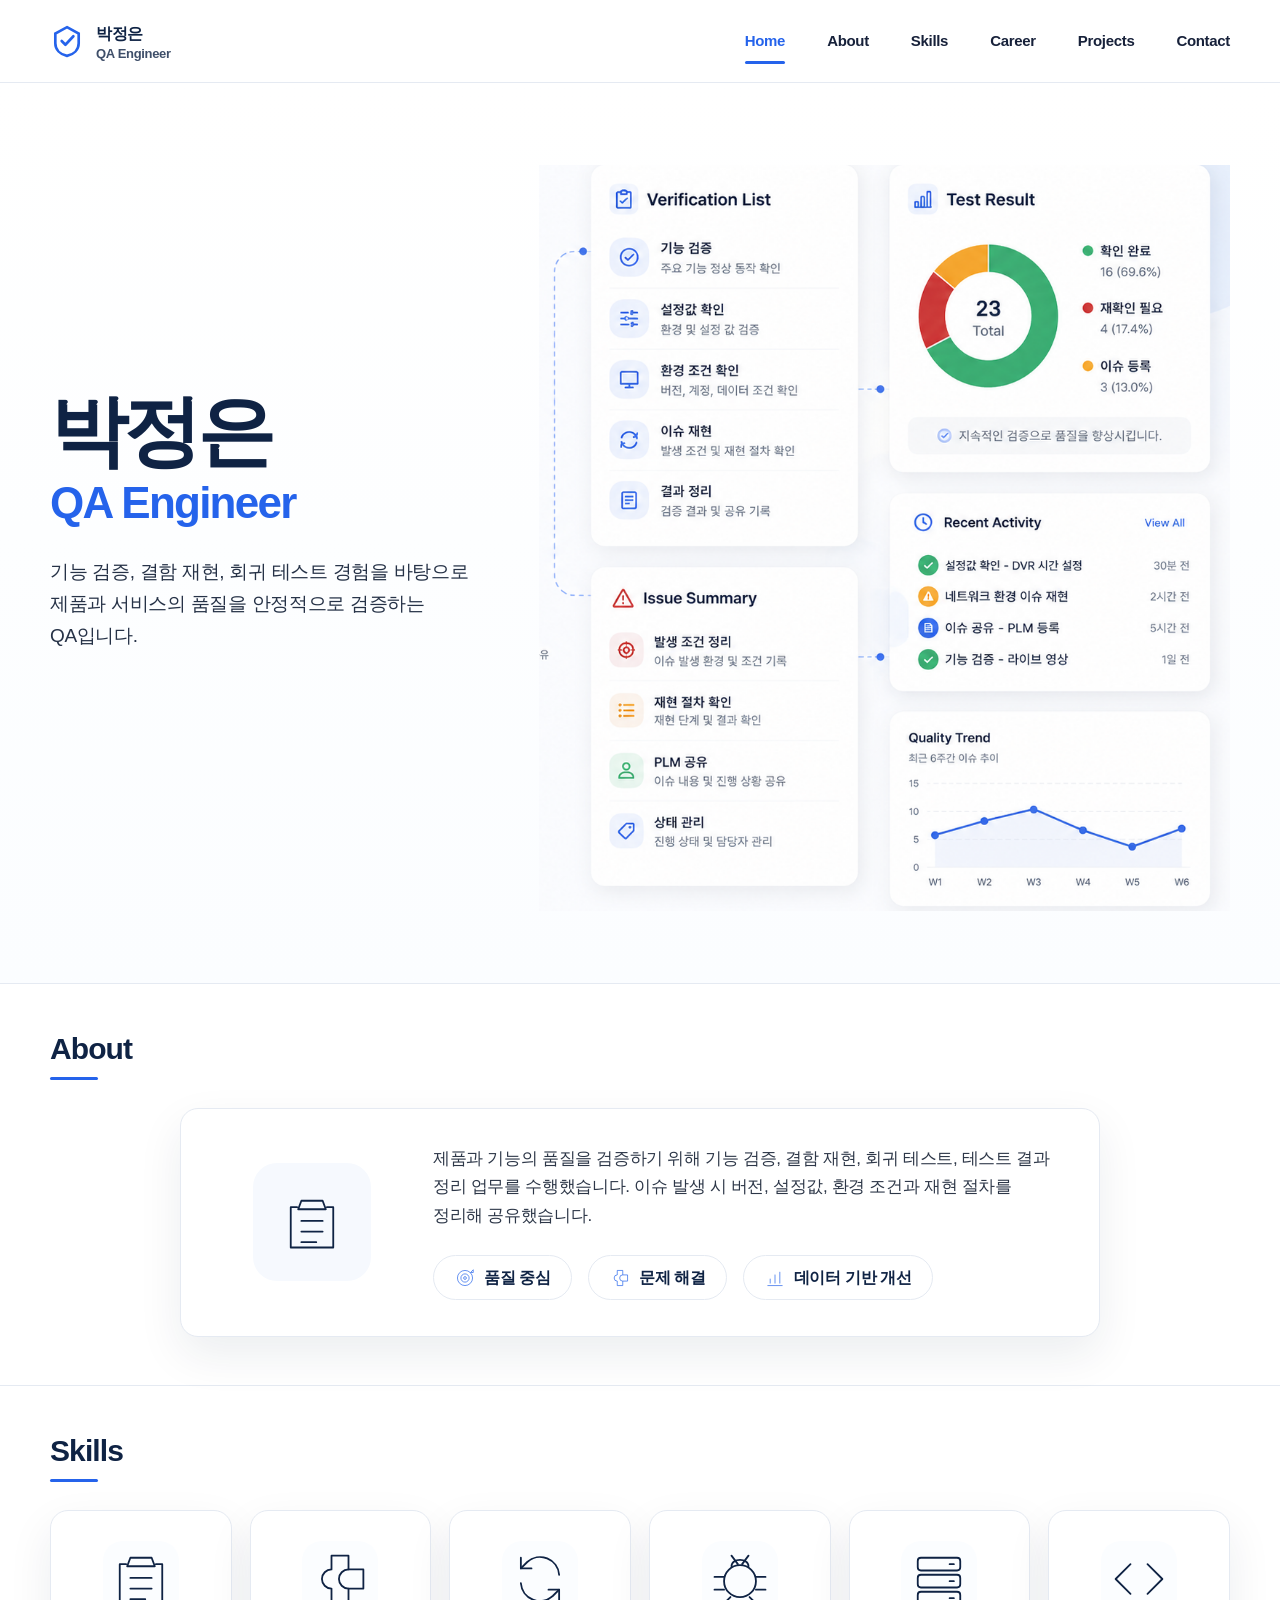
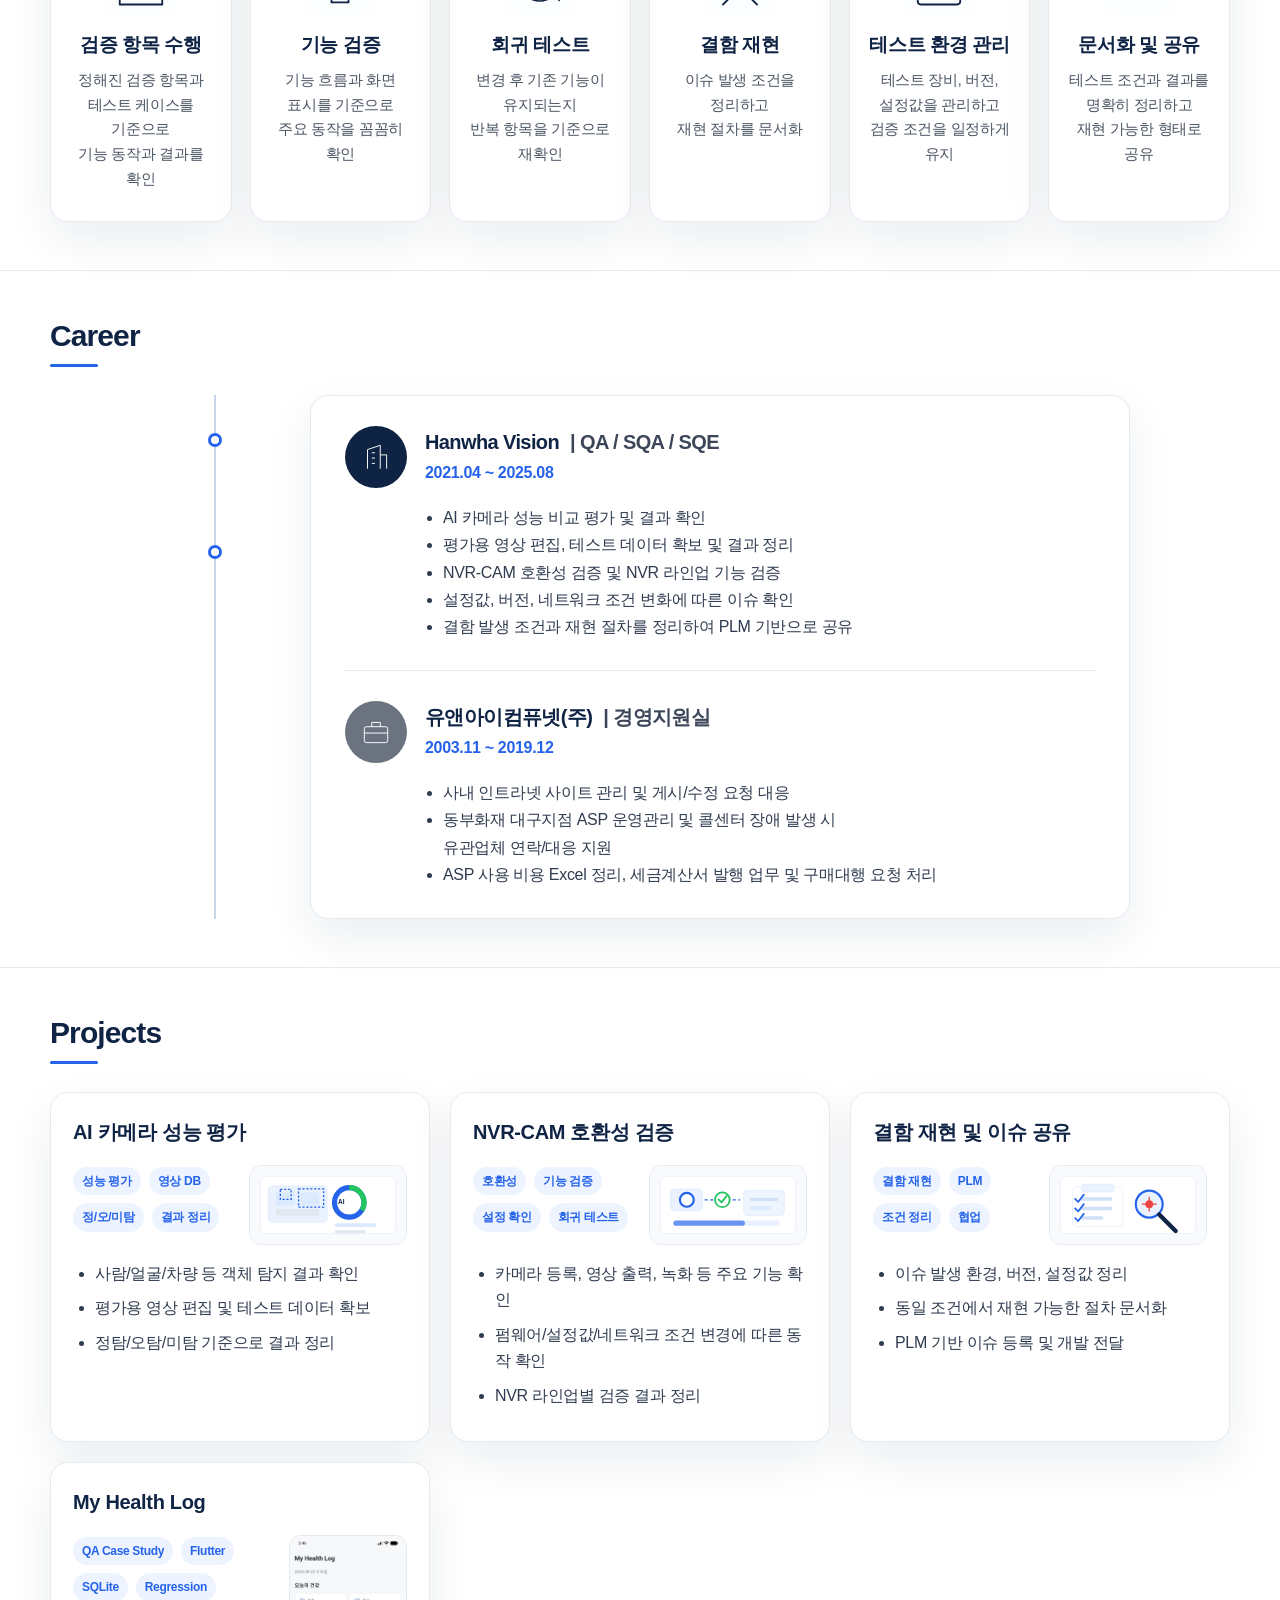
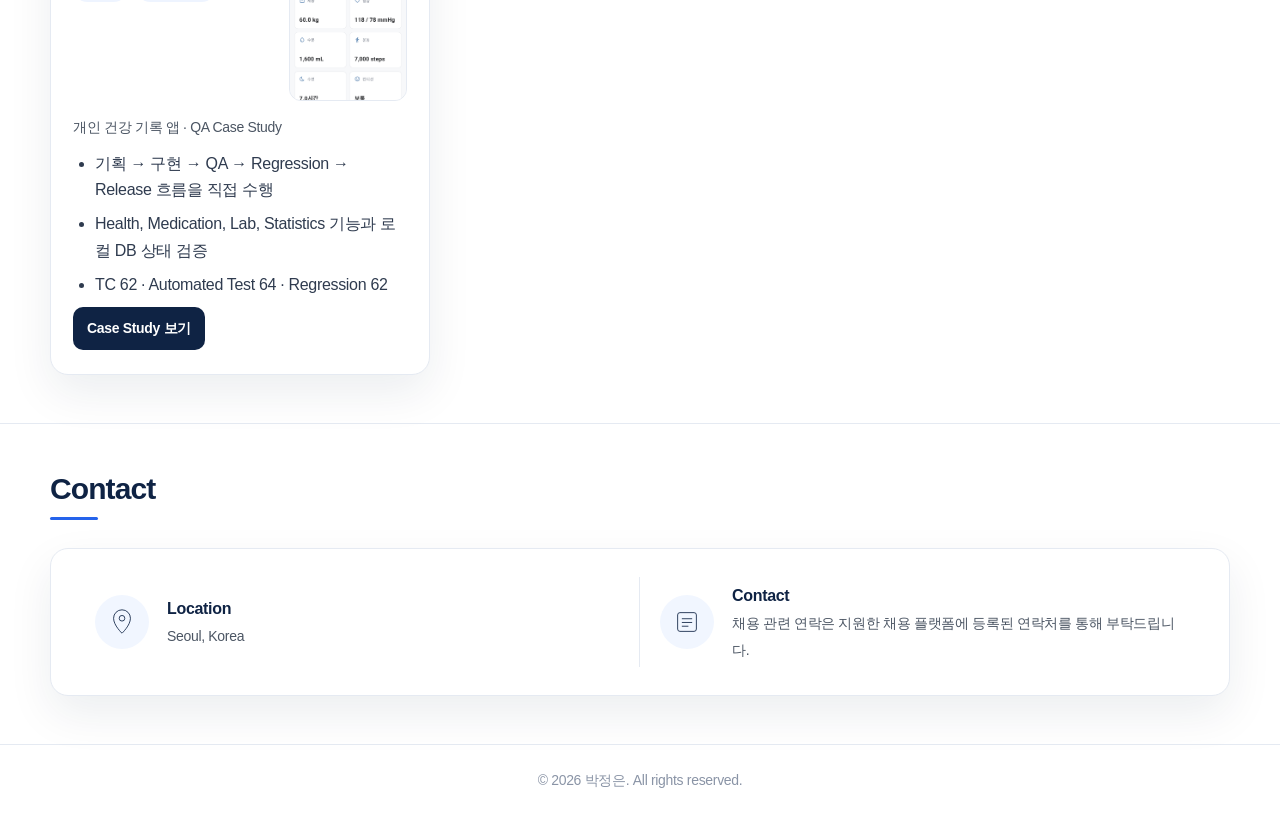
==== commit f5776fa2: "Add My Health Log QA case study" ====
--- a/index.html
+++ b/index.html
@@ -6,6 +6,6 @@
 <section class="section" id="career"><div class="container"><h2 class="section-title">Career</h2><div class="career-wrap"><div class="timeline"><span class="dot one"></span><span class="dot two"></span></div><div class="card career-card">
     <article class="job"><div class="job-left"><div class="job-icon"><svg viewBox="0 0 64 64"><path d="M16 54V18l24-8v44"/><path d="M40 28h12v26"/><path d="M24 24h6M24 34h6M24 44h6"/></svg></div><div><h3>Hanwha Vision <span class="company">| QA / SQA / SQE</span></h3><div class="date">2021.04 ~ 2025.08</div></div></div><ul><li>AI 카메라 성능 비교 평가 및 결과 확인</li><li>평가용 영상 편집, 테스트 데이터 확보 및 결과 정리</li><li>NVR-CAM 호환성 검증 및 NVR 라인업 기능 검증</li><li>설정값, 버전, 네트워크 조건 변화에 따른 이슈 확인</li><li>결함 발생 조건과 재현 절차를 정리하여 PLM 기반으로 공유</li></ul></article>
     <article class="job"><div class="job-left"><div class="job-icon gray"><svg viewBox="0 0 64 64"><rect x="10" y="22" width="44" height="30" rx="4"/><path d="M24 22v-8h16v8M10 34h44"/></svg></div><div><h3>유앤아이컴퓨넷(주) <span class="company">| 경영지원실</span></h3><div class="date">2003.11 ~ 2019.12</div></div></div><ul><li>사내 인트라넷 사이트 관리 및 게시/수정 요청 대응</li><li>동부화재 대구지점 ASP 운영관리 및 콜센터 장애 발생 시<br>유관업체 연락/대응 지원</li><li>ASP 사용 비용 Excel 정리, 세금계산서 발행 업무 및 구매대행 요청 처리</li></ul></article></div></div></div></section>
-<section class="section" id="projects"><div class="container"><h2 class="section-title">Projects</h2><div class="projects-grid"><article class="card project-card"><h3>AI 카메라 성능 평가</h3><div class="project-head"><div class="tags"><span class="tag">성능 평가</span><span class="tag">영상 DB</span><span class="tag">정/오/미탐</span><span class="tag">결과 정리</span></div><img src="images/project-ai.svg" alt="AI 카메라 성능 평가 미리보기"></div><ul><li>사람/얼굴/차량 등 객체 탐지 결과 확인</li><li>평가용 영상 편집 및 테스트 데이터 확보</li><li>정탐/오탐/미탐 기준으로 결과 정리</li></ul></article><article class="card project-card"><h3>NVR-CAM 호환성 검증</h3><div class="project-head"><div class="tags"><span class="tag">호환성</span><span class="tag">기능 검증</span><span class="tag">설정 확인</span><span class="tag">회귀 테스트</span></div><img src="images/project-compat.svg" alt="NVR-CAM 호환성 검증 미리보기"></div><ul><li>카메라 등록, 영상 출력, 녹화 등 주요 기능 확인</li><li>펌웨어/설정값/네트워크 조건 변경에 따른 동작 확인</li><li>NVR 라인업별 검증 결과 정리</li></ul></article><article class="card project-card"><h3>결함 재현 및 이슈 공유</h3><div class="project-head"><div class="tags"><span class="tag">결함 재현</span><span class="tag">PLM</span><span class="tag">조건 정리</span><span class="tag">협업</span></div><img src="images/project-issue.svg" alt="결함 재현 및 이슈 공유 미리보기"></div><ul><li>이슈 발생 환경, 버전, 설정값 정리</li><li>동일 조건에서 재현 가능한 절차 문서화</li><li>PLM 기반 이슈 등록 및 개발 전달</li></ul></article></div></div></section>
+<section class="section" id="projects"><div class="container"><h2 class="section-title">Projects</h2><div class="projects-grid"><article class="card project-card"><h3>AI 카메라 성능 평가</h3><div class="project-head"><div class="tags"><span class="tag">성능 평가</span><span class="tag">영상 DB</span><span class="tag">정/오/미탐</span><span class="tag">결과 정리</span></div><img src="images/project-ai.svg" alt="AI 카메라 성능 평가 미리보기"></div><ul><li>사람/얼굴/차량 등 객체 탐지 결과 확인</li><li>평가용 영상 편집 및 테스트 데이터 확보</li><li>정탐/오탐/미탐 기준으로 결과 정리</li></ul></article><article class="card project-card"><h3>NVR-CAM 호환성 검증</h3><div class="project-head"><div class="tags"><span class="tag">호환성</span><span class="tag">기능 검증</span><span class="tag">설정 확인</span><span class="tag">회귀 테스트</span></div><img src="images/project-compat.svg" alt="NVR-CAM 호환성 검증 미리보기"></div><ul><li>카메라 등록, 영상 출력, 녹화 등 주요 기능 확인</li><li>펌웨어/설정값/네트워크 조건 변경에 따른 동작 확인</li><li>NVR 라인업별 검증 결과 정리</li></ul></article><article class="card project-card"><h3>결함 재현 및 이슈 공유</h3><div class="project-head"><div class="tags"><span class="tag">결함 재현</span><span class="tag">PLM</span><span class="tag">조건 정리</span><span class="tag">협업</span></div><img src="images/project-issue.svg" alt="결함 재현 및 이슈 공유 미리보기"></div><ul><li>이슈 발생 환경, 버전, 설정값 정리</li><li>동일 조건에서 재현 가능한 절차 문서화</li><li>PLM 기반 이슈 등록 및 개발 전달</li></ul></article><article class="card project-card"><h3>My Health Log</h3><div class="project-head"><div class="tags"><span class="tag">QA Case Study</span><span class="tag">Flutter</span><span class="tag">SQLite</span><span class="tag">Regression</span></div><img class="project-phone-preview" src="images/my-health-log/01_home_dashboard.png" alt="My Health Log 홈 대시보드 미리보기"></div><p class="project-summary">개인 건강 기록 앱 · QA Case Study</p><ul><li>기획 → 구현 → QA → Regression → Release 흐름을 직접 수행</li><li>Health, Medication, Lab, Statistics 기능과 로컬 DB 상태 검증</li><li>TC 62 · Automated Test 64 · Regression 62</li></ul><a class="project-link" href="my-health-log.html">Case Study 보기</a></article></div></div></section>
 <section class="section" id="contact"><div class="container"><h2 class="section-title">Contact</h2><div class="card contact-card"><div class="contact-item"><div class="contact-icon"><svg viewBox="0 0 64 64"><path d="M32 56s18-17 18-32a18 18 0 0 0-36 0c0 15 18 32 18 32Z"/><circle cx="32" cy="24" r="6"/></svg></div><div><strong>Location</strong><span>Seoul, Korea</span></div></div><div class="contact-item"><div class="contact-icon"><svg viewBox="0 0 64 64"><rect x="12" y="12" width="40" height="40" rx="5"/><path d="M21 25h22M21 33h22M21 41h14"/></svg></div><div><strong>Contact</strong><span>채용 관련 연락은 지원한 채용 플랫폼에 등록된 연락처를 통해 부탁드립니다.</span></div></div></div></div></section>
 </main><footer class="footer">© 2026 박정은. All rights reserved.</footer></body></html>
--- a/style.css
+++ b/style.css
@@ -93,3 +93,19 @@
 
 @media(max-width:980px){.career-card{padding:0 24px}}
 @media(max-width:720px){.job ul{padding-left:18px}.container{width:min(100% - 28px,1180px)}.nav-wrap{height:auto;min-height:76px;align-items:flex-start;flex-direction:column;padding:16px 0}.menu{width:100%;overflow-x:auto;gap:22px;font-size:14px}.menu a{padding:8px 0 14px}.menu a.active::after,.menu a:hover::after{bottom:6px}.hero{padding:54px 0}.hero h1{font-size:54px}.hero .role{font-size:34px}.hero p{font-size:16px}.about-card{grid-template-columns:1fr;padding:28px}.skills-grid{grid-template-columns:1fr}.career-wrap{grid-template-columns:1fr}.timeline{display:none}.job{grid-template-columns:1fr}.contact-card{grid-template-columns:1fr}.contact-item{border-right:0!important;border-bottom:1px solid var(--line)!important}.contact-item:last-child{border-bottom:0!important}.detail-grid{grid-template-columns:1fr}.project-card{grid-template-columns:1fr}.project-head{flex-direction:column;gap:12px}.project-card img{width:100%;max-width:220px}}
+
+/* Mobile: prevent career headings from causing page-wide horizontal overflow */
+@media(max-width:720px){
+  .job h3{
+    white-space:normal;
+    overflow-wrap:anywhere;
+  }
+  .job-left>div{
+    min-width:0;
+  }
+}
+.project-summary{margin:0 0 12px;color:#4b5563;font-size:14px;line-height:1.55}.project-link{display:inline-flex;align-items:center;justify-content:center;align-self:flex-start;margin-top:auto;padding:10px 14px;border-radius:10px;background:var(--navy);color:#fff;text-decoration:none;font-size:14px;font-weight:700}.project-link:hover{background:var(--blue)}.project-phone-preview{width:118px!important;height:166px;object-fit:cover;object-position:top;flex:0 0 118px!important}.eyebrow{margin:0 0 12px;color:var(--blue);font-weight:800;letter-spacing:0}.case-hero{padding-bottom:48px}.case-hero-grid{display:grid;grid-template-columns:minmax(0,1.15fr) 320px;gap:42px;align-items:center}.hero-link{margin-top:18px}.case-hero-shot{display:flex;justify-content:center}.case-hero-shot img{width:240px;max-height:470px;object-fit:cover;object-position:top;border-radius:24px;border:1px solid var(--line);box-shadow:0 22px 45px rgba(15,23,42,.16);background:#fff}.detail-card h2{margin:0 0 18px;color:var(--navy);font-size:22px}.detail-card p{margin:0;color:#374151;line-height:1.75}.info-grid,.feature-grid,.entity-grid,.metric-grid,.migration-grid{display:grid;gap:14px}.info-grid{grid-template-columns:repeat(2,1fr)}.info-grid div,.feature-grid div,.entity-grid div,.metric-grid div,.migration-grid div,.timeline-list div,.bug-compare div{padding:14px;border:1px solid var(--line);border-radius:12px;background:#f8fafc}.info-grid .wide{grid-column:1/-1}.info-grid strong,.feature-grid strong,.entity-grid strong,.metric-grid strong,.migration-grid strong,.timeline-list strong,.bug-compare strong{display:block;color:var(--navy);margin-bottom:6px}.info-grid span,.feature-grid span,.entity-grid span,.migration-grid span,.timeline-list span,.bug-compare span{color:#4b5563;line-height:1.55}.feature-grid{grid-template-columns:repeat(2,1fr)}.entity-grid{grid-template-columns:repeat(4,1fr)}.metric-grid{grid-template-columns:repeat(5,1fr)}.metric-grid div{text-align:center}.metric-grid span{display:block;color:var(--blue);font-size:22px;font-weight:800}.case-list{margin:0;padding-left:22px;color:#374151;line-height:1.75}.note{margin-top:16px!important;color:#64748b!important}.table-wrap{width:100%;overflow-x:auto}.case-table{width:100%;border-collapse:collapse;min-width:680px}.case-table th,.case-table td{padding:12px 14px;border-bottom:1px solid var(--line);text-align:left;vertical-align:top}.case-table th{color:var(--navy);background:#f8fafc;font-size:14px}.case-table td{color:#374151;font-size:14px}.migration-grid{grid-template-columns:repeat(3,1fr);margin-bottom:16px}.timeline-list{display:grid;grid-template-columns:repeat(5,1fr);gap:12px}.bug-compare{display:grid;grid-template-columns:repeat(2,1fr);gap:14px;margin-top:18px}.screenshot-grid{display:grid;grid-template-columns:repeat(3,1fr);gap:18px}.screenshot-grid figure{margin:0}.phone-shot{display:block;width:100%;max-height:520px;object-fit:cover;object-position:top;border-radius:14px;border:1px solid var(--line);background:#fff}.screenshot-grid figcaption{margin-top:10px;color:var(--navy);font-weight:700;text-align:center;font-size:14px}
+@media(max-width:1024px){.case-hero-grid{grid-template-columns:1fr}.case-hero-shot{justify-content:flex-start}.entity-grid,.metric-grid,.timeline-list{grid-template-columns:repeat(2,1fr)}.screenshot-grid{grid-template-columns:repeat(2,1fr)}}
+@media(max-width:720px){.detail-grid{grid-template-columns:minmax(0,1fr)}.detail-grid>*{min-width:0}.detail-grid>.full{grid-column:auto}.case-hero-grid{gap:24px}.case-hero-shot img{width:190px;max-height:360px;border-radius:18px}.info-grid,.feature-grid,.entity-grid,.metric-grid,.migration-grid,.timeline-list,.bug-compare,.screenshot-grid{grid-template-columns:1fr}.phone-shot{max-height:360px}.case-table{min-width:560px}.project-link{width:100%}.project-phone-preview{width:100%!important;max-width:180px!important;height:230px;flex:auto!important}}
+
+
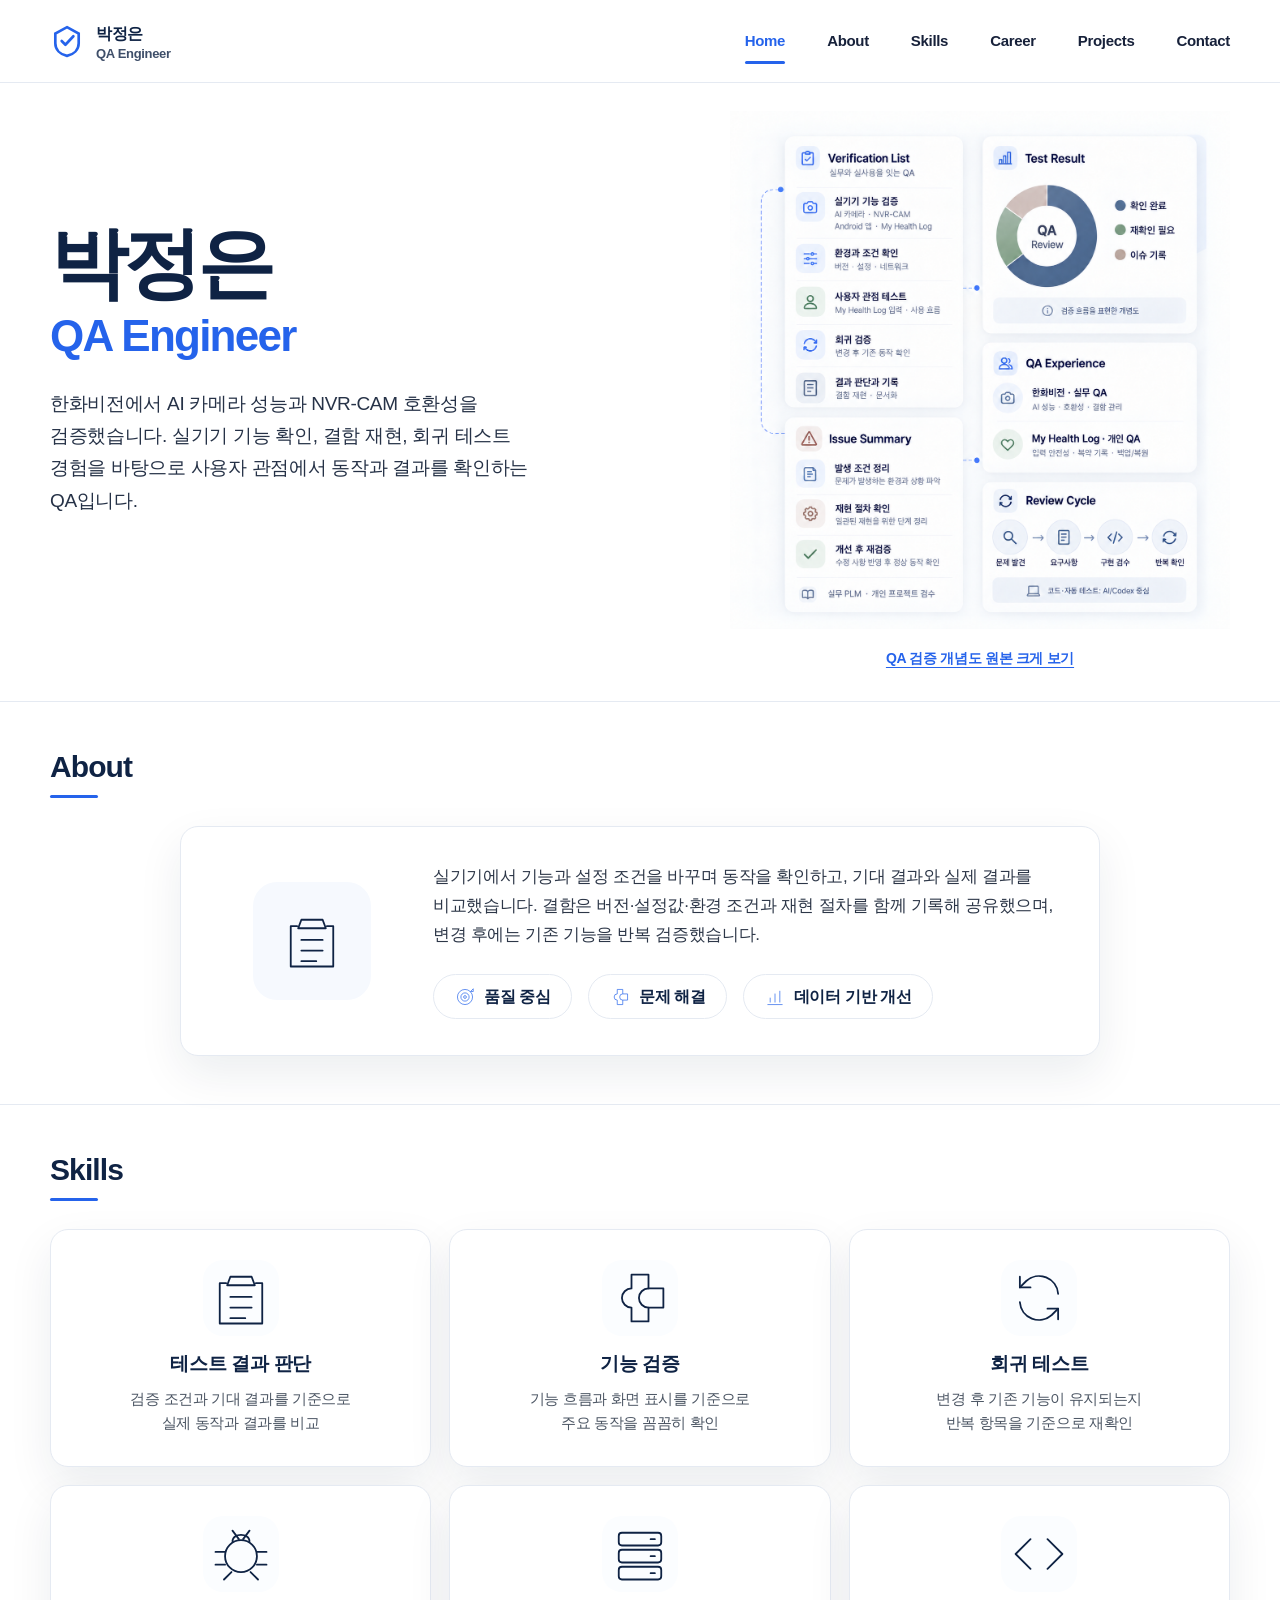
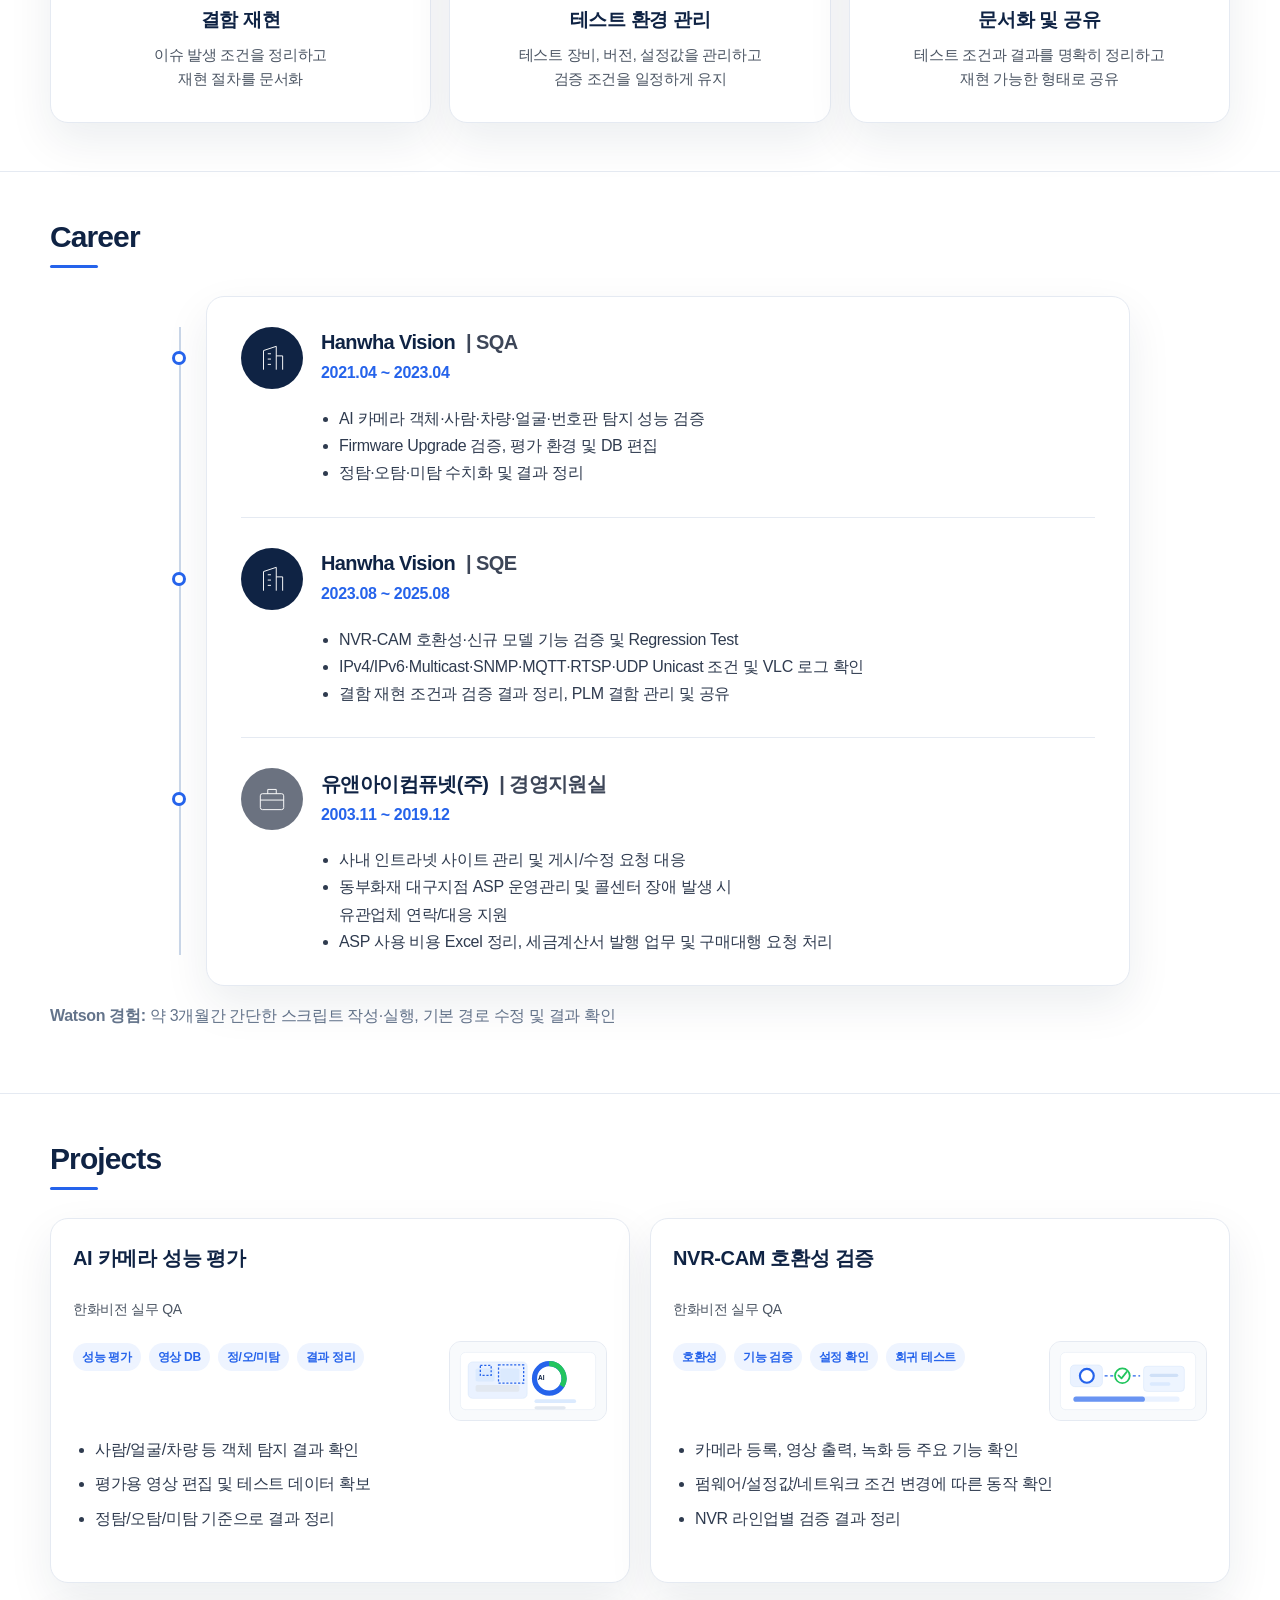
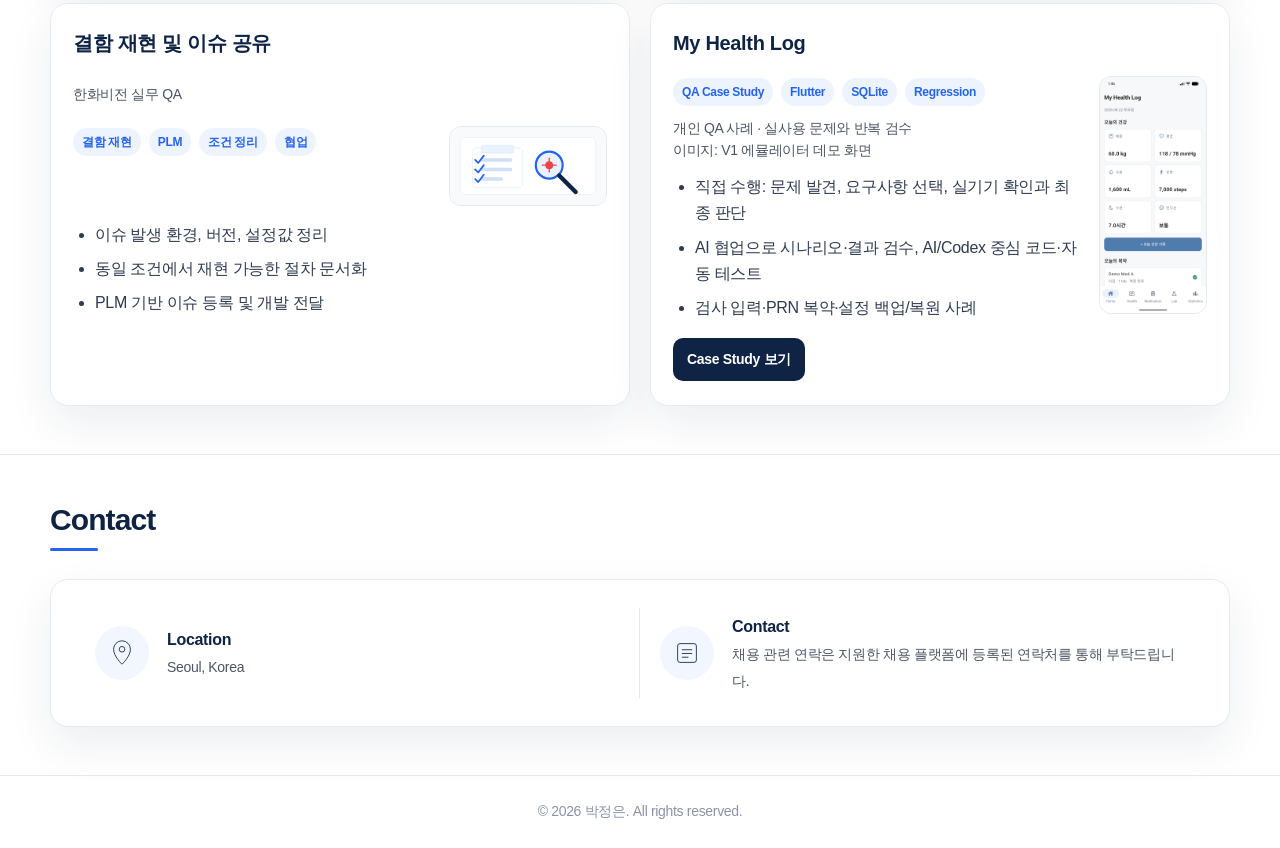
==== commit 1762de95: "Refresh QA portfolio content and layout" ====
--- a/index.html
+++ b/index.html
@@ -1,11 +1,12 @@
 <!DOCTYPE html><html lang="ko"><head><meta charset="UTF-8"><meta name="viewport" content="width=device-width, initial-scale=1.0"><title>박정은 | QA Engineer Portfolio</title><link rel="icon" href="images/favicon.svg"><link rel="stylesheet" href="style.css"></head><body><header class="site-header"><div class="container nav-wrap"><a class="brand" href="index.html"><span class="brand-mark"></span><span>박정은<small>QA Engineer</small></span></a><nav class="menu"><a class="active" href="index.html">Home</a><a class="" href="about.html">About</a><a class="" href="skills.html">Skills</a><a class="" href="career.html">Career</a><a class="" href="projects.html">Projects</a><a class="" href="contact.html">Contact</a></nav></div></header>
 <main>
-<section class="hero" id="home"><div class="container hero-grid"><div><h1>박정은</h1><div class="role">QA Engineer</div><p>기능 검증, 결함 재현, 회귀 테스트 경험을 바탕으로<br>제품과 서비스의 품질을 안정적으로 검증하는 QA입니다.</p></div><div class="hero-visual"><img src="images/hero-qa-dashboard.png" alt="QA 검증 대시보드 일러스트"></div></div></section>
-<section class="section" id="about"><div class="container"><h2 class="section-title">About</h2><div class="card about-card"><div class="about-icon"><svg viewBox="0 0 64 64"><path d="M22 12h20l3 8H19l3-8Z"/><path d="M18 18H12v38h40V18h-6"/><path d="M22 31h20M22 41h20M22 51h14"/></svg></div><div><p>제품과 기능의 품질을 검증하기 위해 기능 검증, 결함 재현, 회귀 테스트, 테스트 결과 정리 업무를 수행했습니다. 이슈 발생 시 버전, 설정값, 환경 조건과 재현 절차를 정리해 공유했습니다.</p><div class="chips"><span class="chip"><svg viewBox="0 0 64 64"><circle cx="32" cy="32" r="22"/><circle cx="32" cy="32" r="12"/><circle cx="32" cy="32" r="4"/><path d="M48 16l8-8M48 16h8v-8"/></svg>품질 중심</span><span class="chip"><svg viewBox="0 0 64 64"><path d="M24 10h16v13a7 7 0 1 0 0 18v13H24V41a7 7 0 1 1 0-18V10Z"/><path d="M40 23h14v18H40"/></svg>문제 해결</span><span class="chip"><svg viewBox="0 0 64 64"><path d="M10 54h44"/><path d="M18 48V34M32 48V22M46 48V14"/></svg>데이터 기반 개선</span></div></div></div></div></section>
-<section class="section" id="skills"><div class="container"><h2 class="section-title">Skills</h2><div class="skills-grid"><article class="card skill-card"><div class="skill-icon"><svg viewBox="0 0 64 64"><path d="M22 12h20l3 8H19l3-8Z"/><path d="M18 18H12v38h40V18h-6"/><path d="M22 31h20M22 41h20M22 51h14"/></svg></div><h3>검증 항목 수행</h3><p>정해진 검증 항목과 테스트 케이스를 기준으로<br>기능 동작과 결과를 확인</p></article><article class="card skill-card"><div class="skill-icon"><svg viewBox="0 0 64 64"><path d="M24 10h16v13a7 7 0 1 0 0 18v13H24V41a7 7 0 1 1 0-18V10Z"/><path d="M40 23h14v18H40"/></svg></div><h3>기능 검증</h3><p>기능 흐름과 화면 표시를 기준으로<br>주요 동작을 꼼꼼히 확인</p></article><article class="card skill-card"><div class="skill-icon"><svg viewBox="0 0 64 64"><path d="M50 28A18 18 0 0 0 20 16l-6 6"/><path d="M14 12v10h10"/><path d="M14 36a18 18 0 0 0 30 12l6-6"/><path d="M50 52V42H40"/></svg></div><h3>회귀 테스트</h3><p>변경 후 기존 기능이 유지되는지<br>반복 항목을 기준으로 재확인</p></article><article class="card skill-card"><div class="skill-icon"><svg viewBox="0 0 64 64"><circle cx="32" cy="34" r="15"/><path d="M24 20c0-8 16-8 16 0M17 30H8M56 30h-9M17 42H8M56 42h-9M23 49l-7 7M41 49l7 7M24 10l6 8M40 10l-6 8"/></svg></div><h3>결함 재현</h3><p>이슈 발생 조건을 정리하고<br>재현 절차를 문서화</p></article><article class="card skill-card"><div class="skill-icon"><svg viewBox="0 0 64 64"><rect x="12" y="12" width="40" height="12" rx="3"/><rect x="12" y="28" width="40" height="12" rx="3"/><rect x="12" y="44" width="40" height="12" rx="3"/><path d="M42 18h4M42 34h4M42 50h4"/></svg></div><h3>테스트 환경 관리</h3><p>테스트 장비, 버전, 설정값을 관리하고<br>검증 조건을 일정하게 유지</p></article><article class="card skill-card"><div class="skill-icon"><svg viewBox="0 0 64 64"><path d="M24 18 10 32l14 14M40 18l14 14-14 14"/></svg></div><h3>문서화 및 공유</h3><p>테스트 조건과 결과를 명확히 정리하고<br>재현 가능한 형태로 공유</p></article></div></div></section>
-<section class="section" id="career"><div class="container"><h2 class="section-title">Career</h2><div class="career-wrap"><div class="timeline"><span class="dot one"></span><span class="dot two"></span></div><div class="card career-card">
-    <article class="job"><div class="job-left"><div class="job-icon"><svg viewBox="0 0 64 64"><path d="M16 54V18l24-8v44"/><path d="M40 28h12v26"/><path d="M24 24h6M24 34h6M24 44h6"/></svg></div><div><h3>Hanwha Vision <span class="company">| QA / SQA / SQE</span></h3><div class="date">2021.04 ~ 2025.08</div></div></div><ul><li>AI 카메라 성능 비교 평가 및 결과 확인</li><li>평가용 영상 편집, 테스트 데이터 확보 및 결과 정리</li><li>NVR-CAM 호환성 검증 및 NVR 라인업 기능 검증</li><li>설정값, 버전, 네트워크 조건 변화에 따른 이슈 확인</li><li>결함 발생 조건과 재현 절차를 정리하여 PLM 기반으로 공유</li></ul></article>
-    <article class="job"><div class="job-left"><div class="job-icon gray"><svg viewBox="0 0 64 64"><rect x="10" y="22" width="44" height="30" rx="4"/><path d="M24 22v-8h16v8M10 34h44"/></svg></div><div><h3>유앤아이컴퓨넷(주) <span class="company">| 경영지원실</span></h3><div class="date">2003.11 ~ 2019.12</div></div></div><ul><li>사내 인트라넷 사이트 관리 및 게시/수정 요청 대응</li><li>동부화재 대구지점 ASP 운영관리 및 콜센터 장애 발생 시<br>유관업체 연락/대응 지원</li><li>ASP 사용 비용 Excel 정리, 세금계산서 발행 업무 및 구매대행 요청 처리</li></ul></article></div></div></div></section>
-<section class="section" id="projects"><div class="container"><h2 class="section-title">Projects</h2><div class="projects-grid"><article class="card project-card"><h3>AI 카메라 성능 평가</h3><div class="project-head"><div class="tags"><span class="tag">성능 평가</span><span class="tag">영상 DB</span><span class="tag">정/오/미탐</span><span class="tag">결과 정리</span></div><img src="images/project-ai.svg" alt="AI 카메라 성능 평가 미리보기"></div><ul><li>사람/얼굴/차량 등 객체 탐지 결과 확인</li><li>평가용 영상 편집 및 테스트 데이터 확보</li><li>정탐/오탐/미탐 기준으로 결과 정리</li></ul></article><article class="card project-card"><h3>NVR-CAM 호환성 검증</h3><div class="project-head"><div class="tags"><span class="tag">호환성</span><span class="tag">기능 검증</span><span class="tag">설정 확인</span><span class="tag">회귀 테스트</span></div><img src="images/project-compat.svg" alt="NVR-CAM 호환성 검증 미리보기"></div><ul><li>카메라 등록, 영상 출력, 녹화 등 주요 기능 확인</li><li>펌웨어/설정값/네트워크 조건 변경에 따른 동작 확인</li><li>NVR 라인업별 검증 결과 정리</li></ul></article><article class="card project-card"><h3>결함 재현 및 이슈 공유</h3><div class="project-head"><div class="tags"><span class="tag">결함 재현</span><span class="tag">PLM</span><span class="tag">조건 정리</span><span class="tag">협업</span></div><img src="images/project-issue.svg" alt="결함 재현 및 이슈 공유 미리보기"></div><ul><li>이슈 발생 환경, 버전, 설정값 정리</li><li>동일 조건에서 재현 가능한 절차 문서화</li><li>PLM 기반 이슈 등록 및 개발 전달</li></ul></article><article class="card project-card"><h3>My Health Log</h3><div class="project-head"><div class="tags"><span class="tag">QA Case Study</span><span class="tag">Flutter</span><span class="tag">SQLite</span><span class="tag">Regression</span></div><img class="project-phone-preview" src="images/my-health-log/01_home_dashboard.png" alt="My Health Log 홈 대시보드 미리보기"></div><p class="project-summary">개인 건강 기록 앱 · QA Case Study</p><ul><li>기획 → 구현 → QA → Regression → Release 흐름을 직접 수행</li><li>Health, Medication, Lab, Statistics 기능과 로컬 DB 상태 검증</li><li>TC 62 · Automated Test 64 · Regression 62</li></ul><a class="project-link" href="my-health-log.html">Case Study 보기</a></article></div></div></section>
+<section class="hero" id="home"><div class="container hero-grid"><div><h1>박정은</h1><div class="role">QA Engineer</div><p>한화비전에서 AI 카메라 성능과 NVR-CAM 호환성을 검증했습니다. 실기기 기능 확인, 결함 재현, 회귀 테스트 경험을 바탕으로 사용자 관점에서 동작과 결과를 확인하는 QA입니다.</p></div><figure class="hero-visual qa-review-visual"><img src="images/hero-qa-review.png" width="1232" height="1277" alt="한화비전 실무 QA의 AI 카메라 성능·NVR-CAM 호환성·결함 관리와 Android My Health Log 개인 QA의 실기기 기능·입력 안전성·복약 기록·백업/복원 검증 범위를 표현한 개념도"><figcaption><a class="qa-review-original" href="images/hero-qa-review.png">QA 검증 개념도 원본 크게 보기</a></figcaption></figure></div></section>
+<section class="section" id="about"><div class="container"><h2 class="section-title">About</h2><div class="card about-card"><div class="about-icon"><svg viewBox="0 0 64 64"><path d="M22 12h20l3 8H19l3-8Z"/><path d="M18 18H12v38h40V18h-6"/><path d="M22 31h20M22 41h20M22 51h14"/></svg></div><div><p>실기기에서 기능과 설정 조건을 바꾸며 동작을 확인하고, 기대 결과와 실제 결과를 비교했습니다. 결함은 버전·설정값·환경 조건과 재현 절차를 함께 기록해 공유했으며, 변경 후에는 기존 기능을 반복 검증했습니다.</p><div class="chips"><span class="chip"><svg viewBox="0 0 64 64"><circle cx="32" cy="32" r="22"/><circle cx="32" cy="32" r="12"/><circle cx="32" cy="32" r="4"/><path d="M48 16l8-8M48 16h8v-8"/></svg>품질 중심</span><span class="chip"><svg viewBox="0 0 64 64"><path d="M24 10h16v13a7 7 0 1 0 0 18v13H24V41a7 7 0 1 1 0-18V10Z"/><path d="M40 23h14v18H40"/></svg>문제 해결</span><span class="chip"><svg viewBox="0 0 64 64"><path d="M10 54h44"/><path d="M18 48V34M32 48V22M46 48V14"/></svg>데이터 기반 개선</span></div></div></div></div></section>
+<section class="section" id="skills"><div class="container"><h2 class="section-title">Skills</h2><div class="skills-grid"><article class="card skill-card"><div class="skill-icon"><svg viewBox="0 0 64 64"><path d="M22 12h20l3 8H19l3-8Z"/><path d="M18 18H12v38h40V18h-6"/><path d="M22 31h20M22 41h20M22 51h14"/></svg></div><h3>테스트 결과 판단</h3><p>검증 조건과 기대 결과를 기준으로<br>실제 동작과 결과를 비교</p></article><article class="card skill-card"><div class="skill-icon"><svg viewBox="0 0 64 64"><path d="M24 10h16v13a7 7 0 1 0 0 18v13H24V41a7 7 0 1 1 0-18V10Z"/><path d="M40 23h14v18H40"/></svg></div><h3>기능 검증</h3><p>기능 흐름과 화면 표시를 기준으로<br>주요 동작을 꼼꼼히 확인</p></article><article class="card skill-card"><div class="skill-icon"><svg viewBox="0 0 64 64"><path d="M50 28A18 18 0 0 0 20 16l-6 6"/><path d="M14 12v10h10"/><path d="M14 36a18 18 0 0 0 30 12l6-6"/><path d="M50 52V42H40"/></svg></div><h3>회귀 테스트</h3><p>변경 후 기존 기능이 유지되는지<br>반복 항목을 기준으로 재확인</p></article><article class="card skill-card"><div class="skill-icon"><svg viewBox="0 0 64 64"><circle cx="32" cy="34" r="15"/><path d="M24 20c0-8 16-8 16 0M17 30H8M56 30h-9M17 42H8M56 42h-9M23 49l-7 7M41 49l7 7M24 10l6 8M40 10l-6 8"/></svg></div><h3>결함 재현</h3><p>이슈 발생 조건을 정리하고<br>재현 절차를 문서화</p></article><article class="card skill-card"><div class="skill-icon"><svg viewBox="0 0 64 64"><rect x="12" y="12" width="40" height="12" rx="3"/><rect x="12" y="28" width="40" height="12" rx="3"/><rect x="12" y="44" width="40" height="12" rx="3"/><path d="M42 18h4M42 34h4M42 50h4"/></svg></div><h3>테스트 환경 관리</h3><p>테스트 장비, 버전, 설정값을 관리하고<br>검증 조건을 일정하게 유지</p></article><article class="card skill-card"><div class="skill-icon"><svg viewBox="0 0 64 64"><path d="M24 18 10 32l14 14M40 18l14 14-14 14"/></svg></div><h3>문서화 및 공유</h3><p>테스트 조건과 결과를 명확히 정리하고<br>재현 가능한 형태로 공유</p></article></div></div></section>
+<section class="section" id="career"><div class="container"><h2 class="section-title">Career</h2><div class="career-wrap"><div class="card career-card">
+    <article class="job"><div class="job-left"><div class="job-icon"><svg viewBox="0 0 64 64"><path d="M16 54V18l24-8v44"/><path d="M40 28h12v26"/><path d="M24 24h6M24 34h6M24 44h6"/></svg></div><div><h3>Hanwha Vision <span class="company">| SQA</span></h3><div class="date">2021.04 ~ 2023.04</div></div></div><ul><li>AI 카메라 객체·사람·차량·얼굴·번호판 탐지 성능 검증</li><li>Firmware Upgrade 검증, 평가 환경 및 DB 편집</li><li>정탐·오탐·미탐 수치화 및 결과 정리</li></ul></article>
+    <article class="job"><div class="job-left"><div class="job-icon"><svg viewBox="0 0 64 64"><path d="M16 54V18l24-8v44"/><path d="M40 28h12v26"/><path d="M24 24h6M24 34h6M24 44h6"/></svg></div><div><h3>Hanwha Vision <span class="company">| SQE</span></h3><div class="date">2023.08 ~ 2025.08</div></div></div><ul><li>NVR-CAM 호환성·신규 모델 기능 검증 및 Regression Test</li><li>IPv4/IPv6·Multicast·SNMP·MQTT·RTSP·UDP Unicast 조건 및 VLC 로그 확인</li><li>결함 재현 조건과 검증 결과 정리, PLM 결함 관리 및 공유</li></ul></article>
+    <article class="job"><div class="job-left"><div class="job-icon gray"><svg viewBox="0 0 64 64"><rect x="10" y="22" width="44" height="30" rx="4"/><path d="M24 22v-8h16v8M10 34h44"/></svg></div><div><h3>유앤아이컴퓨넷(주) <span class="company">| 경영지원실</span></h3><div class="date">2003.11 ~ 2019.12</div></div></div><ul><li>사내 인트라넷 사이트 관리 및 게시/수정 요청 대응</li><li>동부화재 대구지점 ASP 운영관리 및 콜센터 장애 발생 시<br>유관업체 연락/대응 지원</li><li>ASP 사용 비용 Excel 정리, 세금계산서 발행 업무 및 구매대행 요청 처리</li></ul></article></div></div><p class="note"><strong>Watson 경험:</strong> 약 3개월간 간단한 스크립트 작성·실행, 기본 경로 수정 및 결과 확인</p></div></section>
+<section class="section" id="projects"><div class="container"><h2 class="section-title">Projects</h2><div class="projects-grid"><article class="card project-card"><h3>AI 카메라 성능 평가</h3><p class="project-summary">한화비전 실무 QA</p><div class="project-head"><div class="tags"><span class="tag">성능 평가</span><span class="tag">영상 DB</span><span class="tag">정/오/미탐</span><span class="tag">결과 정리</span></div><img src="images/project-ai.svg" alt="AI 카메라 성능 평가 미리보기"></div><ul><li>사람/얼굴/차량 등 객체 탐지 결과 확인</li><li>평가용 영상 편집 및 테스트 데이터 확보</li><li>정탐/오탐/미탐 기준으로 결과 정리</li></ul></article><article class="card project-card"><h3>NVR-CAM 호환성 검증</h3><p class="project-summary">한화비전 실무 QA</p><div class="project-head"><div class="tags"><span class="tag">호환성</span><span class="tag">기능 검증</span><span class="tag">설정 확인</span><span class="tag">회귀 테스트</span></div><img src="images/project-compat.svg" alt="NVR-CAM 호환성 검증 미리보기"></div><ul><li>카메라 등록, 영상 출력, 녹화 등 주요 기능 확인</li><li>펌웨어/설정값/네트워크 조건 변경에 따른 동작 확인</li><li>NVR 라인업별 검증 결과 정리</li></ul></article><article class="card project-card"><h3>결함 재현 및 이슈 공유</h3><p class="project-summary">한화비전 실무 QA</p><div class="project-head"><div class="tags"><span class="tag">결함 재현</span><span class="tag">PLM</span><span class="tag">조건 정리</span><span class="tag">협업</span></div><img src="images/project-issue.svg" alt="결함 재현 및 이슈 공유 미리보기"></div><ul><li>이슈 발생 환경, 버전, 설정값 정리</li><li>동일 조건에서 재현 가능한 절차 문서화</li><li>PLM 기반 이슈 등록 및 개발 전달</li></ul></article><article class="card project-card health-log-card"><h3>My Health Log</h3><div class="health-log-layout"><div class="health-log-copy"><div class="tags"><span class="tag">QA Case Study</span><span class="tag">Flutter</span><span class="tag">SQLite</span><span class="tag">Regression</span></div><p class="project-summary">개인 QA 사례 · 실사용 문제와 반복 검수<br>이미지: V1 에뮬레이터 데모 화면</p><ul><li>직접 수행: 문제 발견, 요구사항 선택, 실기기 확인과 최종 판단</li><li>AI 협업으로 시나리오·결과 검수, AI/Codex 중심 코드·자동 테스트</li><li>검사 입력·PRN 복약·설정 백업/복원 사례</li></ul><a class="project-link" href="my-health-log.html">Case Study 보기</a></div><img class="project-phone-preview" src="images/my-health-log/v1-captured/01_home_dashboard.png" alt="My Health Log V1 에뮬레이터 데모 홈 화면"></div></article></div></div></section>
 <section class="section" id="contact"><div class="container"><h2 class="section-title">Contact</h2><div class="card contact-card"><div class="contact-item"><div class="contact-icon"><svg viewBox="0 0 64 64"><path d="M32 56s18-17 18-32a18 18 0 0 0-36 0c0 15 18 32 18 32Z"/><circle cx="32" cy="24" r="6"/></svg></div><div><strong>Location</strong><span>Seoul, Korea</span></div></div><div class="contact-item"><div class="contact-icon"><svg viewBox="0 0 64 64"><rect x="12" y="12" width="40" height="40" rx="5"/><path d="M21 25h22M21 33h22M21 41h14"/></svg></div><div><strong>Contact</strong><span>채용 관련 연락은 지원한 채용 플랫폼에 등록된 연락처를 통해 부탁드립니다.</span></div></div></div></div></section>
-</main><footer class="footer">© 2026 박정은. All rights reserved.</footer></body></html>+</main><footer class="footer">© 2026 박정은. All rights reserved.</footer></body></html>
--- a/style.css
+++ b/style.css
@@ -38,6 +38,16 @@
 .btn-outline:hover{background:#f2f6fd;color:var(--blue);border-color:var(--blue)}
 .hero-visual{padding:0}
 .hero-visual img{width:100%;max-width:760px;margin-left:auto}
+#home.hero{background:#fff;padding:28px 0 72px}
+#home .hero-grid{grid-template-columns:minmax(0,1fr) minmax(0,500px);align-items:center;gap:64px}
+#home .hero-grid>div{min-width:0}
+#home .hero-grid>div>p{margin-bottom:0}
+#home .qa-review-visual{position:relative;margin:0;min-width:0;align-self:center}
+#home .qa-review-visual img{display:block;width:100%;height:auto;max-width:none;max-height:none;object-fit:contain}
+#home .qa-review-visual figcaption{position:absolute;top:100%;left:0;width:100%;margin-top:10px;text-align:center}
+#home .qa-review-original{display:inline-block;padding:8px 4px;color:var(--blue);font-size:14px;font-weight:700;text-decoration:underline;text-underline-offset:4px;overflow-wrap:anywhere}
+@media(max-width:1024px){#home .hero-grid{grid-template-columns:minmax(0,1fr);gap:24px}#home .qa-review-visual{width:100%;max-width:500px;margin:0 auto}}
+@media(max-width:720px){#home.hero{padding:32px 0 72px}}
 .section{padding:48px 0;border-bottom:1px solid var(--line)}
 .section-title{font-size:30px;line-height:1.1;color:var(--navy);margin:0 0 28px;font-weight:800;position:relative;display:inline-block;letter-spacing:-.03em}
 .section-title::after{content:"";display:block;width:48px;height:3px;background:var(--blue);border-radius:99px;margin-top:12px}
@@ -109,3 +119,61 @@
 @media(max-width:720px){.detail-grid{grid-template-columns:minmax(0,1fr)}.detail-grid>*{min-width:0}.detail-grid>.full{grid-column:auto}.case-hero-grid{gap:24px}.case-hero-shot img{width:190px;max-height:360px;border-radius:18px}.info-grid,.feature-grid,.entity-grid,.metric-grid,.migration-grid,.timeline-list,.bug-compare,.screenshot-grid{grid-template-columns:1fr}.phone-shot{max-height:360px}.case-table{min-width:560px}.project-link{width:100%}.project-phone-preview{width:100%!important;max-width:180px!important;height:230px;flex:auto!important}}
 
 
+
+/* Final renewal: readable cards, header-aligned career markers, full captures. */
+a:focus-visible,.table-wrap:focus-visible{outline:3px solid var(--blue);outline-offset:4px;border-radius:4px}
+.skills-grid{grid-template-columns:repeat(3,minmax(0,1fr))}
+.projects-grid{grid-template-columns:repeat(2,minmax(0,1fr))}
+.skill-card{min-height:210px}
+.project-card,.detail-card,.career-card,.job,.job-left,.project-head .tags{min-width:0}
+.project-card{gap:8px}
+.project-head{margin-bottom:8px}
+.project-card ul{margin-bottom:18px}
+.project-card img.project-phone-preview{height:auto;object-fit:contain;max-height:240px;flex-basis:108px!important}
+.hero p,.page-hero p,.detail-card,.job li{overflow-wrap:anywhere}
+.career-wrap{display:block;padding-left:56px}
+.career-card{--career-pad:34px;position:relative}
+.career-card::before{content:"";position:absolute;left:-28px;top:30px;bottom:30px;width:2px;background:#c8d5e7}
+.job-left{position:relative}
+.job-left::before{content:"";box-sizing:border-box;position:absolute;left:calc(-35px - var(--career-pad));top:50%;transform:translateY(-50%);width:14px;height:14px;border:3px solid var(--blue);border-radius:50%;background:#fff}
+.job h3{white-space:normal;overflow-wrap:anywhere}
+.qa-flow{display:grid;grid-template-columns:190px minmax(0,1fr);gap:16px 24px;margin:24px 0 0}
+.qa-flow dt{font-weight:700;color:var(--navy)}
+.qa-flow dd{margin:0;color:#374151}
+.case-hero-shot figure{margin:0}
+.case-hero-shot img{height:auto;max-height:none;object-fit:contain}
+.case-hero-shot figcaption{font-size:13px;text-align:center;color:var(--muted);margin-top:10px}
+.screenshot-grid{margin-top:24px}
+.phone-shot{width:100%;height:auto;max-height:none;object-fit:contain}
+.screenshot-grid figure{width:100%;max-width:240px;justify-self:center}
+.table-wrap{overscroll-behavior-x:contain}
+@media(max-width:1024px){.projects-grid{grid-template-columns:repeat(2,minmax(0,1fr))}}
+@media(max-width:980px){.career-card{--career-pad:24px}}
+@media(max-width:720px){
+ .skills-grid,.projects-grid{grid-template-columns:minmax(0,1fr)}
+ .menu{flex-wrap:wrap;overflow:visible;column-gap:22px;row-gap:0}
+ .menu a{flex:none;padding:8px 0 12px}
+ .nav-wrap{gap:12px}
+ .career-wrap{padding-left:0}
+ .career-card::before,.job-left::before{display:none}
+ .job-left{gap:12px}
+ .job-icon{width:48px;height:48px}
+ .job h3{font-size:18px}
+ .qa-flow{grid-template-columns:minmax(0,1fr);gap:8px}
+ .qa-flow dd{margin-bottom:16px}
+ .detail-card{padding:24px}
+ .case-hero-shot img{width:180px;max-height:none}
+ .project-card img.project-phone-preview{width:108px!important;max-width:108px!important;height:auto;max-height:none}
+ .page-hero h1{font-size:clamp(32px,10vw,48px);overflow-wrap:anywhere}
+ .screenshot-grid figure{max-width:220px}
+}
+@media(prefers-reduced-motion:reduce){html{scroll-behavior:auto}}
+.project-card.health-log-card{display:block;min-height:0;align-self:start}
+.health-log-card .health-log-layout{display:grid;grid-template-columns:minmax(0,1fr) 108px;gap:20px;align-items:start}
+.health-log-card .health-log-copy{min-width:0}
+.health-log-card .tags{display:flex;flex-wrap:wrap;gap:8px;margin-bottom:12px}
+.health-log-card .project-summary{margin:0 0 12px}
+.health-log-card ul{margin:0 0 16px}
+.health-log-card .project-link{margin-top:0}
+.project-card.health-log-card img.project-phone-preview{width:108px!important;max-width:100%!important;height:auto;max-height:none;object-fit:contain;align-self:start}
+@media(max-width:720px){.health-log-card .health-log-layout{grid-template-columns:minmax(0,1fr);gap:20px}.project-card.health-log-card img.project-phone-preview{width:108px!important;justify-self:start}}
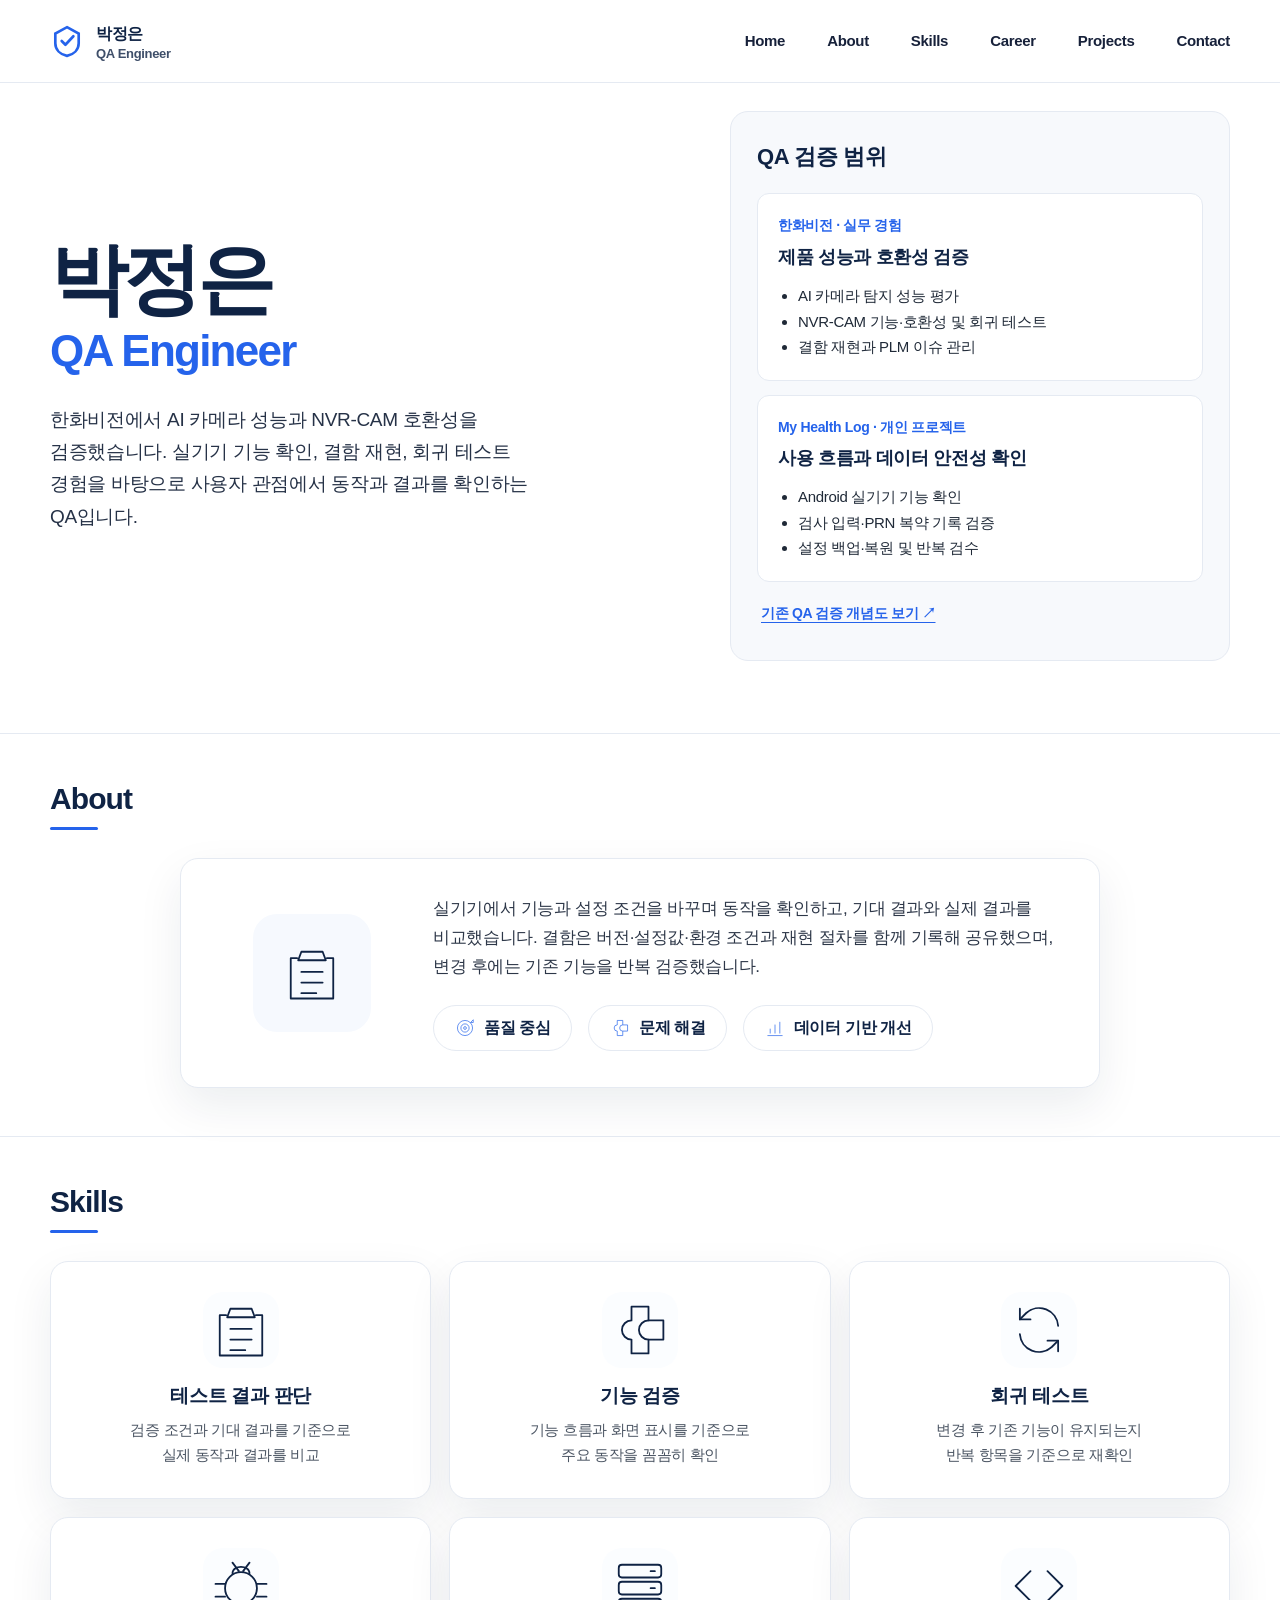
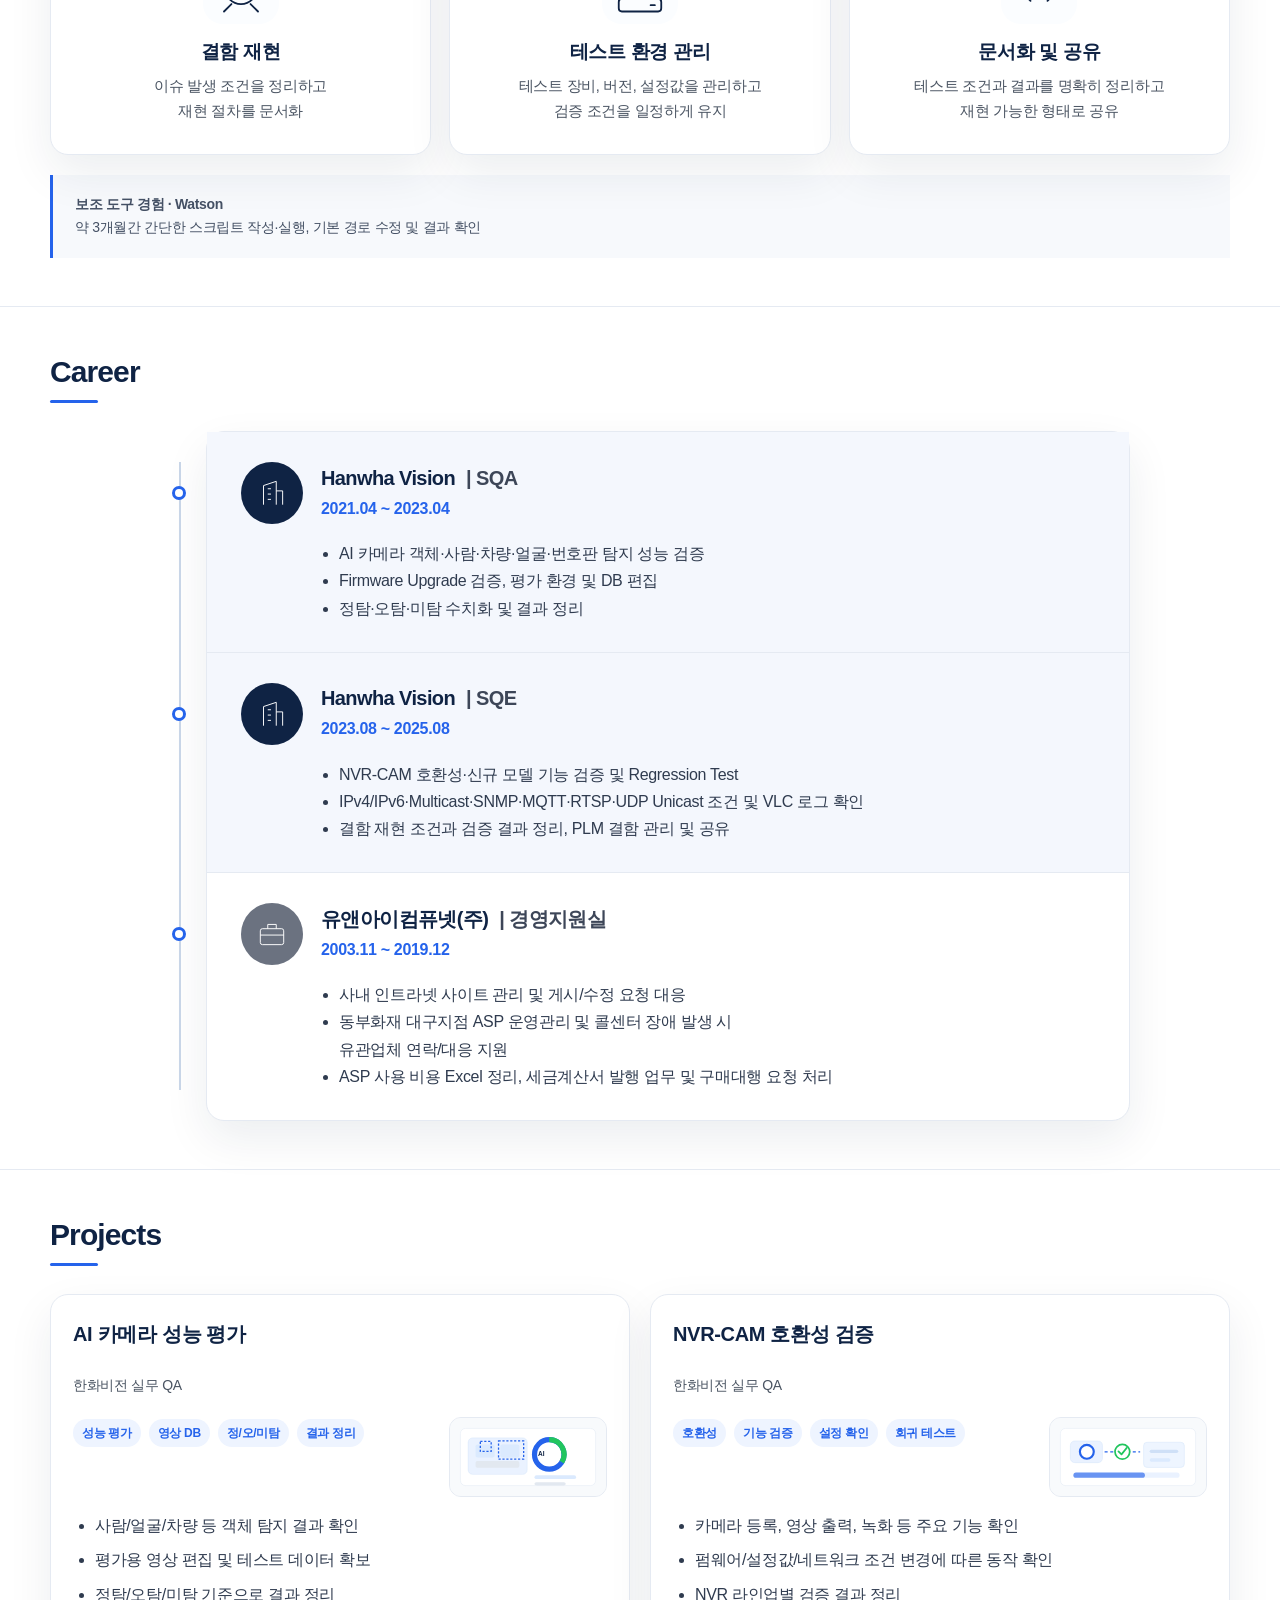
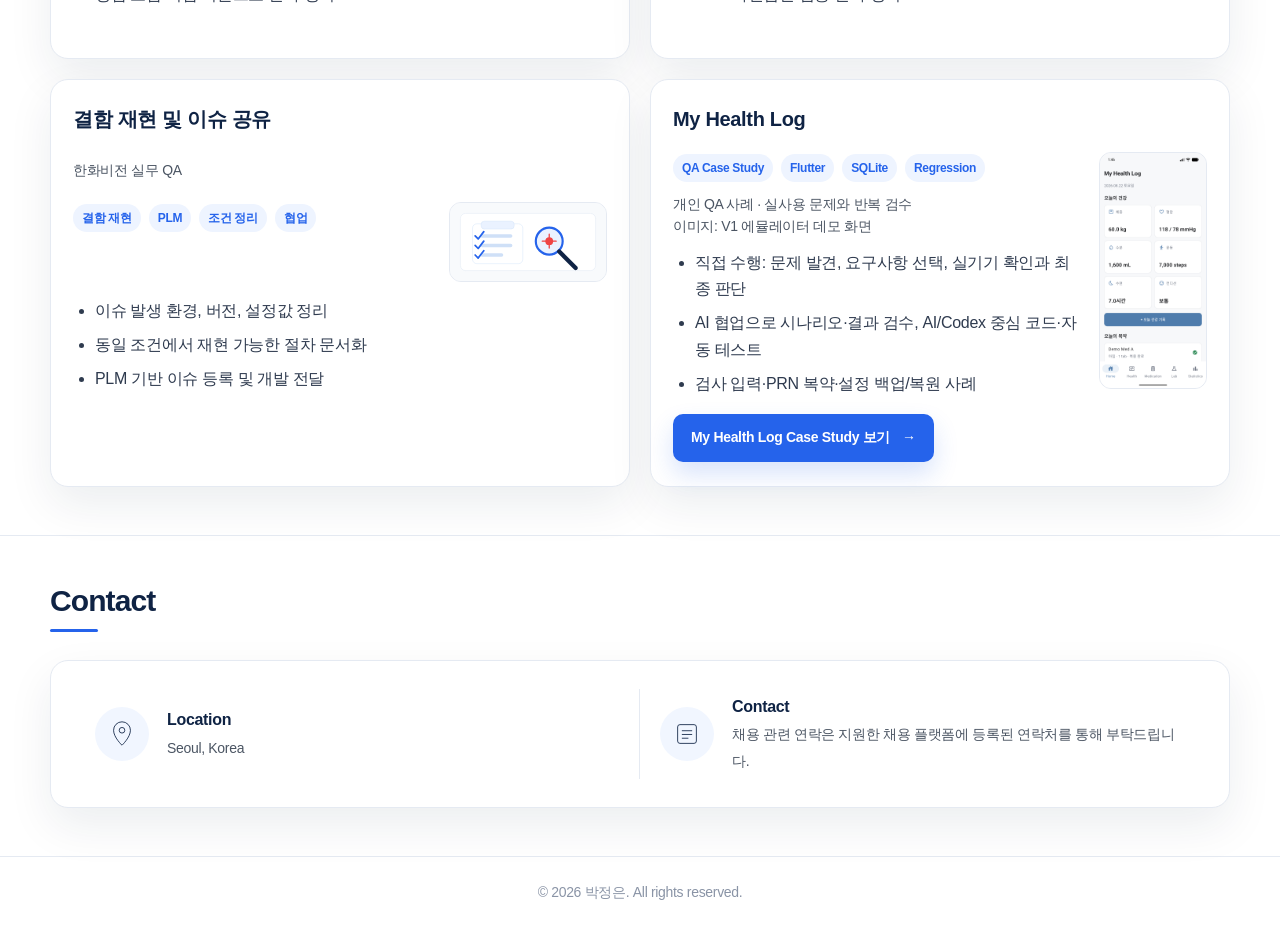
==== commit 222163a1: "Refine home QA scope and section navigation" ====
--- a/index.html
+++ b/index.html
@@ -1,12 +1,17 @@
-<!DOCTYPE html><html lang="ko"><head><meta charset="UTF-8"><meta name="viewport" content="width=device-width, initial-scale=1.0"><title>박정은 | QA Engineer Portfolio</title><link rel="icon" href="images/favicon.svg"><link rel="stylesheet" href="style.css"></head><body><header class="site-header"><div class="container nav-wrap"><a class="brand" href="index.html"><span class="brand-mark"></span><span>박정은<small>QA Engineer</small></span></a><nav class="menu"><a class="active" href="index.html">Home</a><a class="" href="about.html">About</a><a class="" href="skills.html">Skills</a><a class="" href="career.html">Career</a><a class="" href="projects.html">Projects</a><a class="" href="contact.html">Contact</a></nav></div></header>
-<main>
-<section class="hero" id="home"><div class="container hero-grid"><div><h1>박정은</h1><div class="role">QA Engineer</div><p>한화비전에서 AI 카메라 성능과 NVR-CAM 호환성을 검증했습니다. 실기기 기능 확인, 결함 재현, 회귀 테스트 경험을 바탕으로 사용자 관점에서 동작과 결과를 확인하는 QA입니다.</p></div><figure class="hero-visual qa-review-visual"><img src="images/hero-qa-review.png" width="1232" height="1277" alt="한화비전 실무 QA의 AI 카메라 성능·NVR-CAM 호환성·결함 관리와 Android My Health Log 개인 QA의 실기기 기능·입력 안전성·복약 기록·백업/복원 검증 범위를 표현한 개념도"><figcaption><a class="qa-review-original" href="images/hero-qa-review.png">QA 검증 개념도 원본 크게 보기</a></figcaption></figure></div></section>
+<!DOCTYPE html><html lang="ko"><head><meta charset="UTF-8"><meta name="viewport" content="width=device-width, initial-scale=1.0"><title>박정은 | QA Engineer Portfolio</title><link rel="icon" href="images/favicon.svg"><link rel="stylesheet" href="style.css"></head><body class="portfolio-home"><a class="skip-link" href="#main-content">본문으로 건너뛰기</a><header class="site-header"><div class="container nav-wrap"><a class="brand" href="index.html"><span class="brand-mark"></span><span>박정은<small>QA Engineer</small></span></a><nav class="menu" aria-label="주요 메뉴"><a class="" href="#home">Home</a><a class="" href="#about">About</a><a class="" href="#skills">Skills</a><a class="" href="#career">Career</a><a class="" href="#projects">Projects</a><a class="" href="#contact">Contact</a></nav></div></header>
+<main id="main-content">
+<section class="hero" id="home"><div class="container hero-grid"><div><h1>박정은</h1><div class="role">QA Engineer</div><p>한화비전에서 AI 카메라 성능과 NVR-CAM 호환성을 검증했습니다. 실기기 기능 확인, 결함 재현, 회귀 테스트 경험을 바탕으로 사용자 관점에서 동작과 결과를 확인하는 QA입니다.</p></div><aside class="qa-scope" aria-labelledby="qa-scope-title">
+<h2 id="qa-scope-title">QA 검증 범위</h2>
+<article class="qa-scope-card"><p class="scope-label">한화비전 · 실무 경험</p><h3>제품 성능과 호환성 검증</h3><ul><li>AI 카메라 탐지 성능 평가</li><li>NVR-CAM 기능·호환성 및 회귀 테스트</li><li>결함 재현과 PLM 이슈 관리</li></ul></article>
+<article class="qa-scope-card"><p class="scope-label">My Health Log · 개인 프로젝트</p><h3>사용 흐름과 데이터 안전성 확인</h3><ul><li>Android 실기기 기능 확인</li><li>검사 입력·PRN 복약 기록 검증</li><li>설정 백업·복원 및 반복 검수</li></ul></article>
+<a class="qa-review-original" href="images/hero-qa-review.png">기존 QA 검증 개념도 보기 ↗</a>
+</aside></div></section>
 <section class="section" id="about"><div class="container"><h2 class="section-title">About</h2><div class="card about-card"><div class="about-icon"><svg viewBox="0 0 64 64"><path d="M22 12h20l3 8H19l3-8Z"/><path d="M18 18H12v38h40V18h-6"/><path d="M22 31h20M22 41h20M22 51h14"/></svg></div><div><p>실기기에서 기능과 설정 조건을 바꾸며 동작을 확인하고, 기대 결과와 실제 결과를 비교했습니다. 결함은 버전·설정값·환경 조건과 재현 절차를 함께 기록해 공유했으며, 변경 후에는 기존 기능을 반복 검증했습니다.</p><div class="chips"><span class="chip"><svg viewBox="0 0 64 64"><circle cx="32" cy="32" r="22"/><circle cx="32" cy="32" r="12"/><circle cx="32" cy="32" r="4"/><path d="M48 16l8-8M48 16h8v-8"/></svg>품질 중심</span><span class="chip"><svg viewBox="0 0 64 64"><path d="M24 10h16v13a7 7 0 1 0 0 18v13H24V41a7 7 0 1 1 0-18V10Z"/><path d="M40 23h14v18H40"/></svg>문제 해결</span><span class="chip"><svg viewBox="0 0 64 64"><path d="M10 54h44"/><path d="M18 48V34M32 48V22M46 48V14"/></svg>데이터 기반 개선</span></div></div></div></div></section>
-<section class="section" id="skills"><div class="container"><h2 class="section-title">Skills</h2><div class="skills-grid"><article class="card skill-card"><div class="skill-icon"><svg viewBox="0 0 64 64"><path d="M22 12h20l3 8H19l3-8Z"/><path d="M18 18H12v38h40V18h-6"/><path d="M22 31h20M22 41h20M22 51h14"/></svg></div><h3>테스트 결과 판단</h3><p>검증 조건과 기대 결과를 기준으로<br>실제 동작과 결과를 비교</p></article><article class="card skill-card"><div class="skill-icon"><svg viewBox="0 0 64 64"><path d="M24 10h16v13a7 7 0 1 0 0 18v13H24V41a7 7 0 1 1 0-18V10Z"/><path d="M40 23h14v18H40"/></svg></div><h3>기능 검증</h3><p>기능 흐름과 화면 표시를 기준으로<br>주요 동작을 꼼꼼히 확인</p></article><article class="card skill-card"><div class="skill-icon"><svg viewBox="0 0 64 64"><path d="M50 28A18 18 0 0 0 20 16l-6 6"/><path d="M14 12v10h10"/><path d="M14 36a18 18 0 0 0 30 12l6-6"/><path d="M50 52V42H40"/></svg></div><h3>회귀 테스트</h3><p>변경 후 기존 기능이 유지되는지<br>반복 항목을 기준으로 재확인</p></article><article class="card skill-card"><div class="skill-icon"><svg viewBox="0 0 64 64"><circle cx="32" cy="34" r="15"/><path d="M24 20c0-8 16-8 16 0M17 30H8M56 30h-9M17 42H8M56 42h-9M23 49l-7 7M41 49l7 7M24 10l6 8M40 10l-6 8"/></svg></div><h3>결함 재현</h3><p>이슈 발생 조건을 정리하고<br>재현 절차를 문서화</p></article><article class="card skill-card"><div class="skill-icon"><svg viewBox="0 0 64 64"><rect x="12" y="12" width="40" height="12" rx="3"/><rect x="12" y="28" width="40" height="12" rx="3"/><rect x="12" y="44" width="40" height="12" rx="3"/><path d="M42 18h4M42 34h4M42 50h4"/></svg></div><h3>테스트 환경 관리</h3><p>테스트 장비, 버전, 설정값을 관리하고<br>검증 조건을 일정하게 유지</p></article><article class="card skill-card"><div class="skill-icon"><svg viewBox="0 0 64 64"><path d="M24 18 10 32l14 14M40 18l14 14-14 14"/></svg></div><h3>문서화 및 공유</h3><p>테스트 조건과 결과를 명확히 정리하고<br>재현 가능한 형태로 공유</p></article></div></div></section>
+<section class="section" id="skills"><div class="container"><h2 class="section-title">Skills</h2><div class="skills-grid"><article class="card skill-card"><div class="skill-icon"><svg viewBox="0 0 64 64"><path d="M22 12h20l3 8H19l3-8Z"/><path d="M18 18H12v38h40V18h-6"/><path d="M22 31h20M22 41h20M22 51h14"/></svg></div><h3>테스트 결과 판단</h3><p>검증 조건과 기대 결과를 기준으로<br>실제 동작과 결과를 비교</p></article><article class="card skill-card"><div class="skill-icon"><svg viewBox="0 0 64 64"><path d="M24 10h16v13a7 7 0 1 0 0 18v13H24V41a7 7 0 1 1 0-18V10Z"/><path d="M40 23h14v18H40"/></svg></div><h3>기능 검증</h3><p>기능 흐름과 화면 표시를 기준으로<br>주요 동작을 꼼꼼히 확인</p></article><article class="card skill-card"><div class="skill-icon"><svg viewBox="0 0 64 64"><path d="M50 28A18 18 0 0 0 20 16l-6 6"/><path d="M14 12v10h10"/><path d="M14 36a18 18 0 0 0 30 12l6-6"/><path d="M50 52V42H40"/></svg></div><h3>회귀 테스트</h3><p>변경 후 기존 기능이 유지되는지<br>반복 항목을 기준으로 재확인</p></article><article class="card skill-card"><div class="skill-icon"><svg viewBox="0 0 64 64"><circle cx="32" cy="34" r="15"/><path d="M24 20c0-8 16-8 16 0M17 30H8M56 30h-9M17 42H8M56 42h-9M23 49l-7 7M41 49l7 7M24 10l6 8M40 10l-6 8"/></svg></div><h3>결함 재현</h3><p>이슈 발생 조건을 정리하고<br>재현 절차를 문서화</p></article><article class="card skill-card"><div class="skill-icon"><svg viewBox="0 0 64 64"><rect x="12" y="12" width="40" height="12" rx="3"/><rect x="12" y="28" width="40" height="12" rx="3"/><rect x="12" y="44" width="40" height="12" rx="3"/><path d="M42 18h4M42 34h4M42 50h4"/></svg></div><h3>테스트 환경 관리</h3><p>테스트 장비, 버전, 설정값을 관리하고<br>검증 조건을 일정하게 유지</p></article><article class="card skill-card"><div class="skill-icon"><svg viewBox="0 0 64 64"><path d="M24 18 10 32l14 14M40 18l14 14-14 14"/></svg></div><h3>문서화 및 공유</h3><p>테스트 조건과 결과를 명확히 정리하고<br>재현 가능한 형태로 공유</p></article></div><p class="skill-note"><strong>보조 도구 경험 · Watson</strong><br>약 3개월간 간단한 스크립트 작성·실행, 기본 경로 수정 및 결과 확인</p></div></section>
 <section class="section" id="career"><div class="container"><h2 class="section-title">Career</h2><div class="career-wrap"><div class="card career-card">
-    <article class="job"><div class="job-left"><div class="job-icon"><svg viewBox="0 0 64 64"><path d="M16 54V18l24-8v44"/><path d="M40 28h12v26"/><path d="M24 24h6M24 34h6M24 44h6"/></svg></div><div><h3>Hanwha Vision <span class="company">| SQA</span></h3><div class="date">2021.04 ~ 2023.04</div></div></div><ul><li>AI 카메라 객체·사람·차량·얼굴·번호판 탐지 성능 검증</li><li>Firmware Upgrade 검증, 평가 환경 및 DB 편집</li><li>정탐·오탐·미탐 수치화 및 결과 정리</li></ul></article>
-    <article class="job"><div class="job-left"><div class="job-icon"><svg viewBox="0 0 64 64"><path d="M16 54V18l24-8v44"/><path d="M40 28h12v26"/><path d="M24 24h6M24 34h6M24 44h6"/></svg></div><div><h3>Hanwha Vision <span class="company">| SQE</span></h3><div class="date">2023.08 ~ 2025.08</div></div></div><ul><li>NVR-CAM 호환성·신규 모델 기능 검증 및 Regression Test</li><li>IPv4/IPv6·Multicast·SNMP·MQTT·RTSP·UDP Unicast 조건 및 VLC 로그 확인</li><li>결함 재현 조건과 검증 결과 정리, PLM 결함 관리 및 공유</li></ul></article>
-    <article class="job"><div class="job-left"><div class="job-icon gray"><svg viewBox="0 0 64 64"><rect x="10" y="22" width="44" height="30" rx="4"/><path d="M24 22v-8h16v8M10 34h44"/></svg></div><div><h3>유앤아이컴퓨넷(주) <span class="company">| 경영지원실</span></h3><div class="date">2003.11 ~ 2019.12</div></div></div><ul><li>사내 인트라넷 사이트 관리 및 게시/수정 요청 대응</li><li>동부화재 대구지점 ASP 운영관리 및 콜센터 장애 발생 시<br>유관업체 연락/대응 지원</li><li>ASP 사용 비용 Excel 정리, 세금계산서 발행 업무 및 구매대행 요청 처리</li></ul></article></div></div><p class="note"><strong>Watson 경험:</strong> 약 3개월간 간단한 스크립트 작성·실행, 기본 경로 수정 및 결과 확인</p></div></section>
-<section class="section" id="projects"><div class="container"><h2 class="section-title">Projects</h2><div class="projects-grid"><article class="card project-card"><h3>AI 카메라 성능 평가</h3><p class="project-summary">한화비전 실무 QA</p><div class="project-head"><div class="tags"><span class="tag">성능 평가</span><span class="tag">영상 DB</span><span class="tag">정/오/미탐</span><span class="tag">결과 정리</span></div><img src="images/project-ai.svg" alt="AI 카메라 성능 평가 미리보기"></div><ul><li>사람/얼굴/차량 등 객체 탐지 결과 확인</li><li>평가용 영상 편집 및 테스트 데이터 확보</li><li>정탐/오탐/미탐 기준으로 결과 정리</li></ul></article><article class="card project-card"><h3>NVR-CAM 호환성 검증</h3><p class="project-summary">한화비전 실무 QA</p><div class="project-head"><div class="tags"><span class="tag">호환성</span><span class="tag">기능 검증</span><span class="tag">설정 확인</span><span class="tag">회귀 테스트</span></div><img src="images/project-compat.svg" alt="NVR-CAM 호환성 검증 미리보기"></div><ul><li>카메라 등록, 영상 출력, 녹화 등 주요 기능 확인</li><li>펌웨어/설정값/네트워크 조건 변경에 따른 동작 확인</li><li>NVR 라인업별 검증 결과 정리</li></ul></article><article class="card project-card"><h3>결함 재현 및 이슈 공유</h3><p class="project-summary">한화비전 실무 QA</p><div class="project-head"><div class="tags"><span class="tag">결함 재현</span><span class="tag">PLM</span><span class="tag">조건 정리</span><span class="tag">협업</span></div><img src="images/project-issue.svg" alt="결함 재현 및 이슈 공유 미리보기"></div><ul><li>이슈 발생 환경, 버전, 설정값 정리</li><li>동일 조건에서 재현 가능한 절차 문서화</li><li>PLM 기반 이슈 등록 및 개발 전달</li></ul></article><article class="card project-card health-log-card"><h3>My Health Log</h3><div class="health-log-layout"><div class="health-log-copy"><div class="tags"><span class="tag">QA Case Study</span><span class="tag">Flutter</span><span class="tag">SQLite</span><span class="tag">Regression</span></div><p class="project-summary">개인 QA 사례 · 실사용 문제와 반복 검수<br>이미지: V1 에뮬레이터 데모 화면</p><ul><li>직접 수행: 문제 발견, 요구사항 선택, 실기기 확인과 최종 판단</li><li>AI 협업으로 시나리오·결과 검수, AI/Codex 중심 코드·자동 테스트</li><li>검사 입력·PRN 복약·설정 백업/복원 사례</li></ul><a class="project-link" href="my-health-log.html">Case Study 보기</a></div><img class="project-phone-preview" src="images/my-health-log/v1-captured/01_home_dashboard.png" alt="My Health Log V1 에뮬레이터 데모 홈 화면"></div></article></div></div></section>
+    <article class="job job-featured"><div class="job-left"><div class="job-icon"><svg viewBox="0 0 64 64"><path d="M16 54V18l24-8v44"/><path d="M40 28h12v26"/><path d="M24 24h6M24 34h6M24 44h6"/></svg></div><div><h3>Hanwha Vision <span class="company">| SQA</span></h3><div class="date">2021.04 ~ 2023.04</div></div></div><ul><li>AI 카메라 객체·사람·차량·얼굴·번호판 탐지 성능 검증</li><li>Firmware Upgrade 검증, 평가 환경 및 DB 편집</li><li>정탐·오탐·미탐 수치화 및 결과 정리</li></ul></article>
+    <article class="job job-featured"><div class="job-left"><div class="job-icon"><svg viewBox="0 0 64 64"><path d="M16 54V18l24-8v44"/><path d="M40 28h12v26"/><path d="M24 24h6M24 34h6M24 44h6"/></svg></div><div><h3>Hanwha Vision <span class="company">| SQE</span></h3><div class="date">2023.08 ~ 2025.08</div></div></div><ul><li>NVR-CAM 호환성·신규 모델 기능 검증 및 Regression Test</li><li>IPv4/IPv6·Multicast·SNMP·MQTT·RTSP·UDP Unicast 조건 및 VLC 로그 확인</li><li>결함 재현 조건과 검증 결과 정리, PLM 결함 관리 및 공유</li></ul></article>
+    <article class="job"><div class="job-left"><div class="job-icon gray"><svg viewBox="0 0 64 64"><rect x="10" y="22" width="44" height="30" rx="4"/><path d="M24 22v-8h16v8M10 34h44"/></svg></div><div><h3>유앤아이컴퓨넷(주) <span class="company">| 경영지원실</span></h3><div class="date">2003.11 ~ 2019.12</div></div></div><ul><li>사내 인트라넷 사이트 관리 및 게시/수정 요청 대응</li><li>동부화재 대구지점 ASP 운영관리 및 콜센터 장애 발생 시<br>유관업체 연락/대응 지원</li><li>ASP 사용 비용 Excel 정리, 세금계산서 발행 업무 및 구매대행 요청 처리</li></ul></article></div></div></div></section>
+<section class="section" id="projects"><div class="container"><h2 class="section-title">Projects</h2><div class="projects-grid"><article class="card project-card"><h3>AI 카메라 성능 평가</h3><p class="project-summary">한화비전 실무 QA</p><div class="project-head"><div class="tags"><span class="tag">성능 평가</span><span class="tag">영상 DB</span><span class="tag">정/오/미탐</span><span class="tag">결과 정리</span></div><img src="images/project-ai.svg" alt="AI 카메라 성능 평가 미리보기"></div><ul><li>사람/얼굴/차량 등 객체 탐지 결과 확인</li><li>평가용 영상 편집 및 테스트 데이터 확보</li><li>정탐/오탐/미탐 기준으로 결과 정리</li></ul></article><article class="card project-card"><h3>NVR-CAM 호환성 검증</h3><p class="project-summary">한화비전 실무 QA</p><div class="project-head"><div class="tags"><span class="tag">호환성</span><span class="tag">기능 검증</span><span class="tag">설정 확인</span><span class="tag">회귀 테스트</span></div><img src="images/project-compat.svg" alt="NVR-CAM 호환성 검증 미리보기"></div><ul><li>카메라 등록, 영상 출력, 녹화 등 주요 기능 확인</li><li>펌웨어/설정값/네트워크 조건 변경에 따른 동작 확인</li><li>NVR 라인업별 검증 결과 정리</li></ul></article><article class="card project-card"><h3>결함 재현 및 이슈 공유</h3><p class="project-summary">한화비전 실무 QA</p><div class="project-head"><div class="tags"><span class="tag">결함 재현</span><span class="tag">PLM</span><span class="tag">조건 정리</span><span class="tag">협업</span></div><img src="images/project-issue.svg" alt="결함 재현 및 이슈 공유 미리보기"></div><ul><li>이슈 발생 환경, 버전, 설정값 정리</li><li>동일 조건에서 재현 가능한 절차 문서화</li><li>PLM 기반 이슈 등록 및 개발 전달</li></ul></article><article class="card project-card health-log-card"><h3>My Health Log</h3><div class="health-log-layout"><div class="health-log-copy"><div class="tags"><span class="tag">QA Case Study</span><span class="tag">Flutter</span><span class="tag">SQLite</span><span class="tag">Regression</span></div><p class="project-summary">개인 QA 사례 · 실사용 문제와 반복 검수<br>이미지: V1 에뮬레이터 데모 화면</p><ul><li>직접 수행: 문제 발견, 요구사항 선택, 실기기 확인과 최종 판단</li><li>AI 협업으로 시나리오·결과 검수, AI/Codex 중심 코드·자동 테스트</li><li>검사 입력·PRN 복약·설정 백업/복원 사례</li></ul><a class="project-link btn-primary" href="my-health-log.html">My Health Log Case Study 보기 <span aria-hidden="true">→</span></a></div><img class="project-phone-preview" src="images/my-health-log/v1-captured/01_home_dashboard.png" alt="My Health Log V1 에뮬레이터 데모 홈 화면"></div></article></div></div></section>
 <section class="section" id="contact"><div class="container"><h2 class="section-title">Contact</h2><div class="card contact-card"><div class="contact-item"><div class="contact-icon"><svg viewBox="0 0 64 64"><path d="M32 56s18-17 18-32a18 18 0 0 0-36 0c0 15 18 32 18 32Z"/><circle cx="32" cy="24" r="6"/></svg></div><div><strong>Location</strong><span>Seoul, Korea</span></div></div><div class="contact-item"><div class="contact-icon"><svg viewBox="0 0 64 64"><rect x="12" y="12" width="40" height="40" rx="5"/><path d="M21 25h22M21 33h22M21 41h14"/></svg></div><div><strong>Contact</strong><span>채용 관련 연락은 지원한 채용 플랫폼에 등록된 연락처를 통해 부탁드립니다.</span></div></div></div></div></section>
 </main><footer class="footer">© 2026 박정은. All rights reserved.</footer></body></html>
--- a/style.css
+++ b/style.css
@@ -177,3 +177,21 @@
 .health-log-card .project-link{margin-top:0}
 .project-card.health-log-card img.project-phone-preview{width:108px!important;max-width:100%!important;height:auto;max-height:none;object-fit:contain;align-self:start}
 @media(max-width:720px){.health-log-card .health-log-layout{grid-template-columns:minmax(0,1fr);gap:20px}.project-card.health-log-card img.project-phone-preview{width:108px!important;justify-self:start}}
+
+/* Home navigation and readable QA scope. */
+.portfolio-home section[id]{scroll-margin-top:110px}
+.skip-link{position:fixed;top:8px;left:12px;z-index:20;padding:12px 18px;background:var(--navy);color:#fff;transform:translateY(-180%)}
+.skip-link:focus{transform:translateY(0)}
+.qa-scope{min-width:0;padding:26px;border:1px solid var(--line);border-radius:var(--radius);background:var(--soft)}
+.qa-scope h2{margin:0 0 18px;font-size:22px;color:var(--navy)}
+.qa-scope-card{padding:20px;background:#fff;border:1px solid var(--line);border-radius:12px}
+.qa-scope-card+.qa-scope-card{margin-top:14px}
+#home .qa-scope .scope-label{margin:0 0 6px;font-size:14px;color:var(--blue);font-weight:700}
+.qa-scope-card h3{margin:0 0 12px;font-size:18px;line-height:1.5;color:var(--navy)}
+.qa-scope-card ul{margin:0;padding-left:20px;font-size:15px;overflow-wrap:anywhere}
+.qa-scope .qa-review-original{margin-top:12px}
+.skill-note{padding:18px 22px;margin:20px 0 0;border-left:3px solid var(--blue);background:var(--soft);color:#445064;font-size:14px}
+.portfolio-home .job-featured{background:#f4f7fd;margin-inline:calc(-1 * var(--career-pad));padding-inline:var(--career-pad)}
+.health-log-card .project-link{gap:12px;background:var(--blue);min-height:48px;padding:12px 18px;line-height:1.5}
+.health-log-card .project-link:hover{background:var(--blue-dark)}
+@media(max-width:720px){.portfolio-home section[id]{scroll-margin-top:180px}.qa-scope{padding:18px}.qa-scope-card{padding:16px}.health-log-card .project-link{width:100%}}
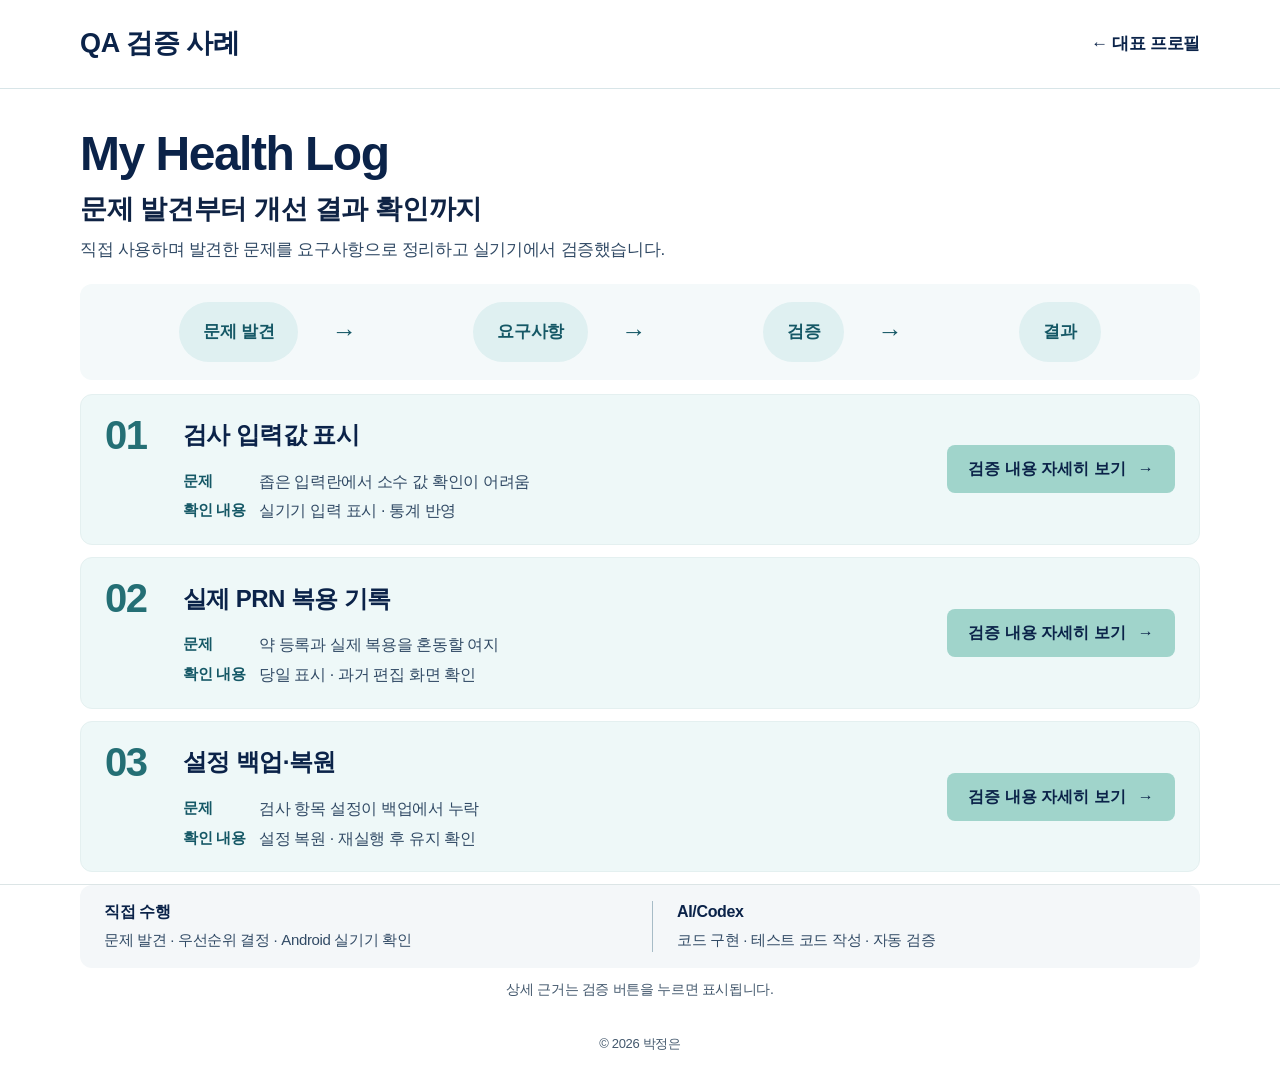
==== commit 3298478f: "feat: focus QA portfolio on My Health Log validation evidence" ====
--- a/index.html
+++ b/index.html
@@ -1,17 +1,110 @@
-<!DOCTYPE html><html lang="ko"><head><meta charset="UTF-8"><meta name="viewport" content="width=device-width, initial-scale=1.0"><title>박정은 | QA Engineer Portfolio</title><link rel="icon" href="images/favicon.svg"><link rel="stylesheet" href="style.css"></head><body class="portfolio-home"><a class="skip-link" href="#main-content">본문으로 건너뛰기</a><header class="site-header"><div class="container nav-wrap"><a class="brand" href="index.html"><span class="brand-mark"></span><span>박정은<small>QA Engineer</small></span></a><nav class="menu" aria-label="주요 메뉴"><a class="" href="#home">Home</a><a class="" href="#about">About</a><a class="" href="#skills">Skills</a><a class="" href="#career">Career</a><a class="" href="#projects">Projects</a><a class="" href="#contact">Contact</a></nav></div></header>
-<main id="main-content">
-<section class="hero" id="home"><div class="container hero-grid"><div><h1>박정은</h1><div class="role">QA Engineer</div><p>한화비전에서 AI 카메라 성능과 NVR-CAM 호환성을 검증했습니다. 실기기 기능 확인, 결함 재현, 회귀 테스트 경험을 바탕으로 사용자 관점에서 동작과 결과를 확인하는 QA입니다.</p></div><aside class="qa-scope" aria-labelledby="qa-scope-title">
-<h2 id="qa-scope-title">QA 검증 범위</h2>
-<article class="qa-scope-card"><p class="scope-label">한화비전 · 실무 경험</p><h3>제품 성능과 호환성 검증</h3><ul><li>AI 카메라 탐지 성능 평가</li><li>NVR-CAM 기능·호환성 및 회귀 테스트</li><li>결함 재현과 PLM 이슈 관리</li></ul></article>
-<article class="qa-scope-card"><p class="scope-label">My Health Log · 개인 프로젝트</p><h3>사용 흐름과 데이터 안전성 확인</h3><ul><li>Android 실기기 기능 확인</li><li>검사 입력·PRN 복약 기록 검증</li><li>설정 백업·복원 및 반복 검수</li></ul></article>
-<a class="qa-review-original" href="images/hero-qa-review.png">기존 QA 검증 개념도 보기 ↗</a>
-</aside></div></section>
-<section class="section" id="about"><div class="container"><h2 class="section-title">About</h2><div class="card about-card"><div class="about-icon"><svg viewBox="0 0 64 64"><path d="M22 12h20l3 8H19l3-8Z"/><path d="M18 18H12v38h40V18h-6"/><path d="M22 31h20M22 41h20M22 51h14"/></svg></div><div><p>실기기에서 기능과 설정 조건을 바꾸며 동작을 확인하고, 기대 결과와 실제 결과를 비교했습니다. 결함은 버전·설정값·환경 조건과 재현 절차를 함께 기록해 공유했으며, 변경 후에는 기존 기능을 반복 검증했습니다.</p><div class="chips"><span class="chip"><svg viewBox="0 0 64 64"><circle cx="32" cy="32" r="22"/><circle cx="32" cy="32" r="12"/><circle cx="32" cy="32" r="4"/><path d="M48 16l8-8M48 16h8v-8"/></svg>품질 중심</span><span class="chip"><svg viewBox="0 0 64 64"><path d="M24 10h16v13a7 7 0 1 0 0 18v13H24V41a7 7 0 1 1 0-18V10Z"/><path d="M40 23h14v18H40"/></svg>문제 해결</span><span class="chip"><svg viewBox="0 0 64 64"><path d="M10 54h44"/><path d="M18 48V34M32 48V22M46 48V14"/></svg>데이터 기반 개선</span></div></div></div></div></section>
-<section class="section" id="skills"><div class="container"><h2 class="section-title">Skills</h2><div class="skills-grid"><article class="card skill-card"><div class="skill-icon"><svg viewBox="0 0 64 64"><path d="M22 12h20l3 8H19l3-8Z"/><path d="M18 18H12v38h40V18h-6"/><path d="M22 31h20M22 41h20M22 51h14"/></svg></div><h3>테스트 결과 판단</h3><p>검증 조건과 기대 결과를 기준으로<br>실제 동작과 결과를 비교</p></article><article class="card skill-card"><div class="skill-icon"><svg viewBox="0 0 64 64"><path d="M24 10h16v13a7 7 0 1 0 0 18v13H24V41a7 7 0 1 1 0-18V10Z"/><path d="M40 23h14v18H40"/></svg></div><h3>기능 검증</h3><p>기능 흐름과 화면 표시를 기준으로<br>주요 동작을 꼼꼼히 확인</p></article><article class="card skill-card"><div class="skill-icon"><svg viewBox="0 0 64 64"><path d="M50 28A18 18 0 0 0 20 16l-6 6"/><path d="M14 12v10h10"/><path d="M14 36a18 18 0 0 0 30 12l6-6"/><path d="M50 52V42H40"/></svg></div><h3>회귀 테스트</h3><p>변경 후 기존 기능이 유지되는지<br>반복 항목을 기준으로 재확인</p></article><article class="card skill-card"><div class="skill-icon"><svg viewBox="0 0 64 64"><circle cx="32" cy="34" r="15"/><path d="M24 20c0-8 16-8 16 0M17 30H8M56 30h-9M17 42H8M56 42h-9M23 49l-7 7M41 49l7 7M24 10l6 8M40 10l-6 8"/></svg></div><h3>결함 재현</h3><p>이슈 발생 조건을 정리하고<br>재현 절차를 문서화</p></article><article class="card skill-card"><div class="skill-icon"><svg viewBox="0 0 64 64"><rect x="12" y="12" width="40" height="12" rx="3"/><rect x="12" y="28" width="40" height="12" rx="3"/><rect x="12" y="44" width="40" height="12" rx="3"/><path d="M42 18h4M42 34h4M42 50h4"/></svg></div><h3>테스트 환경 관리</h3><p>테스트 장비, 버전, 설정값을 관리하고<br>검증 조건을 일정하게 유지</p></article><article class="card skill-card"><div class="skill-icon"><svg viewBox="0 0 64 64"><path d="M24 18 10 32l14 14M40 18l14 14-14 14"/></svg></div><h3>문서화 및 공유</h3><p>테스트 조건과 결과를 명확히 정리하고<br>재현 가능한 형태로 공유</p></article></div><p class="skill-note"><strong>보조 도구 경험 · Watson</strong><br>약 3개월간 간단한 스크립트 작성·실행, 기본 경로 수정 및 결과 확인</p></div></section>
-<section class="section" id="career"><div class="container"><h2 class="section-title">Career</h2><div class="career-wrap"><div class="card career-card">
-    <article class="job job-featured"><div class="job-left"><div class="job-icon"><svg viewBox="0 0 64 64"><path d="M16 54V18l24-8v44"/><path d="M40 28h12v26"/><path d="M24 24h6M24 34h6M24 44h6"/></svg></div><div><h3>Hanwha Vision <span class="company">| SQA</span></h3><div class="date">2021.04 ~ 2023.04</div></div></div><ul><li>AI 카메라 객체·사람·차량·얼굴·번호판 탐지 성능 검증</li><li>Firmware Upgrade 검증, 평가 환경 및 DB 편집</li><li>정탐·오탐·미탐 수치화 및 결과 정리</li></ul></article>
-    <article class="job job-featured"><div class="job-left"><div class="job-icon"><svg viewBox="0 0 64 64"><path d="M16 54V18l24-8v44"/><path d="M40 28h12v26"/><path d="M24 24h6M24 34h6M24 44h6"/></svg></div><div><h3>Hanwha Vision <span class="company">| SQE</span></h3><div class="date">2023.08 ~ 2025.08</div></div></div><ul><li>NVR-CAM 호환성·신규 모델 기능 검증 및 Regression Test</li><li>IPv4/IPv6·Multicast·SNMP·MQTT·RTSP·UDP Unicast 조건 및 VLC 로그 확인</li><li>결함 재현 조건과 검증 결과 정리, PLM 결함 관리 및 공유</li></ul></article>
-    <article class="job"><div class="job-left"><div class="job-icon gray"><svg viewBox="0 0 64 64"><rect x="10" y="22" width="44" height="30" rx="4"/><path d="M24 22v-8h16v8M10 34h44"/></svg></div><div><h3>유앤아이컴퓨넷(주) <span class="company">| 경영지원실</span></h3><div class="date">2003.11 ~ 2019.12</div></div></div><ul><li>사내 인트라넷 사이트 관리 및 게시/수정 요청 대응</li><li>동부화재 대구지점 ASP 운영관리 및 콜센터 장애 발생 시<br>유관업체 연락/대응 지원</li><li>ASP 사용 비용 Excel 정리, 세금계산서 발행 업무 및 구매대행 요청 처리</li></ul></article></div></div></div></section>
-<section class="section" id="projects"><div class="container"><h2 class="section-title">Projects</h2><div class="projects-grid"><article class="card project-card"><h3>AI 카메라 성능 평가</h3><p class="project-summary">한화비전 실무 QA</p><div class="project-head"><div class="tags"><span class="tag">성능 평가</span><span class="tag">영상 DB</span><span class="tag">정/오/미탐</span><span class="tag">결과 정리</span></div><img src="images/project-ai.svg" alt="AI 카메라 성능 평가 미리보기"></div><ul><li>사람/얼굴/차량 등 객체 탐지 결과 확인</li><li>평가용 영상 편집 및 테스트 데이터 확보</li><li>정탐/오탐/미탐 기준으로 결과 정리</li></ul></article><article class="card project-card"><h3>NVR-CAM 호환성 검증</h3><p class="project-summary">한화비전 실무 QA</p><div class="project-head"><div class="tags"><span class="tag">호환성</span><span class="tag">기능 검증</span><span class="tag">설정 확인</span><span class="tag">회귀 테스트</span></div><img src="images/project-compat.svg" alt="NVR-CAM 호환성 검증 미리보기"></div><ul><li>카메라 등록, 영상 출력, 녹화 등 주요 기능 확인</li><li>펌웨어/설정값/네트워크 조건 변경에 따른 동작 확인</li><li>NVR 라인업별 검증 결과 정리</li></ul></article><article class="card project-card"><h3>결함 재현 및 이슈 공유</h3><p class="project-summary">한화비전 실무 QA</p><div class="project-head"><div class="tags"><span class="tag">결함 재현</span><span class="tag">PLM</span><span class="tag">조건 정리</span><span class="tag">협업</span></div><img src="images/project-issue.svg" alt="결함 재현 및 이슈 공유 미리보기"></div><ul><li>이슈 발생 환경, 버전, 설정값 정리</li><li>동일 조건에서 재현 가능한 절차 문서화</li><li>PLM 기반 이슈 등록 및 개발 전달</li></ul></article><article class="card project-card health-log-card"><h3>My Health Log</h3><div class="health-log-layout"><div class="health-log-copy"><div class="tags"><span class="tag">QA Case Study</span><span class="tag">Flutter</span><span class="tag">SQLite</span><span class="tag">Regression</span></div><p class="project-summary">개인 QA 사례 · 실사용 문제와 반복 검수<br>이미지: V1 에뮬레이터 데모 화면</p><ul><li>직접 수행: 문제 발견, 요구사항 선택, 실기기 확인과 최종 판단</li><li>AI 협업으로 시나리오·결과 검수, AI/Codex 중심 코드·자동 테스트</li><li>검사 입력·PRN 복약·설정 백업/복원 사례</li></ul><a class="project-link btn-primary" href="my-health-log.html">My Health Log Case Study 보기 <span aria-hidden="true">→</span></a></div><img class="project-phone-preview" src="images/my-health-log/v1-captured/01_home_dashboard.png" alt="My Health Log V1 에뮬레이터 데모 홈 화면"></div></article></div></div></section>
-<section class="section" id="contact"><div class="container"><h2 class="section-title">Contact</h2><div class="card contact-card"><div class="contact-item"><div class="contact-icon"><svg viewBox="0 0 64 64"><path d="M32 56s18-17 18-32a18 18 0 0 0-36 0c0 15 18 32 18 32Z"/><circle cx="32" cy="24" r="6"/></svg></div><div><strong>Location</strong><span>Seoul, Korea</span></div></div><div class="contact-item"><div class="contact-icon"><svg viewBox="0 0 64 64"><rect x="12" y="12" width="40" height="40" rx="5"/><path d="M21 25h22M21 33h22M21 41h14"/></svg></div><div><strong>Contact</strong><span>채용 관련 연락은 지원한 채용 플랫폼에 등록된 연락처를 통해 부탁드립니다.</span></div></div></div></div></section>
-</main><footer class="footer">© 2026 박정은. All rights reserved.</footer></body></html>
+﻿<!DOCTYPE html>
+<html lang="ko">
+<head>
+  <meta charset="UTF-8">
+  <meta name="viewport" content="width=device-width, initial-scale=1.0">
+  <title>My Health Log | QA Case Study</title>
+  <link rel="icon" href="images/favicon.svg">
+  <link rel="stylesheet" href="style.css">
+  <link rel="stylesheet" href="my-health-log.css">
+  <link rel="stylesheet" href="role-separation.css">
+  <script src="my-health-log.js" defer></script>
+</head>
+<body class="health-log-overview role-separation"><header class="site-header"><div class="container nav-wrap"><a class="brand" href="index.html">QA 검증 사례</a><nav aria-label="보조 메뉴"><a class="profile-return" href="/">← 대표 프로필</a></nav></div></header><main>
+<section class="mhl-hero" id="case-hero"><div class="container"><h1 id="mhl-title">My Health Log</h1><h2 class="mhl-lead">문제 발견부터 개선 결과 확인까지</h2><p class="mhl-description">직접 사용하며 발견한 문제를 요구사항으로 정리하고 실기기에서 검증했습니다.</p></div></section>
+<section class="mhl-section" id="cases" aria-label="세 가지 검증 사례"><div class="container"><ol class="process" aria-label="검증 과정"><li>문제 발견</li><li>요구사항</li><li>검증</li><li>결과</li></ol><div class="mhl-cases"><article class="mhl-case" aria-labelledby="overview-01">
+  <div class="mhl-case-top"><span class="mhl-number">01</span><div><span class="mhl-category">검사 입력</span><h3 id="overview-01">검사 입력값 표시</h3></div></div>
+  <dl class="mhl-summary"><div class="mhl-summary-row"><dt><svg viewBox="0 0 24 24" aria-hidden="true" focusable="false"><circle cx="12" cy="12" r="9"/><path d="M12 7v6m0 4h.01"/></svg><span>문제</span></dt><dd>좁은 입력란에서 소수 값 확인이 어려움</dd></div><div class="mhl-summary-row"><dt><svg viewBox="0 0 24 24" aria-hidden="true" focusable="false"><path d="m4 12 5 5L20 6"/><path d="M20 13v7H4V4h9"/></svg><span>확인 내용</span></dt><dd>실기기 입력 표시 · 통계 반영</dd></div></dl>
+  <button class="mhl-evidence-link" type="button" aria-expanded="false" aria-controls="case-input" aria-label="사례 01 검사 입력 검증 내용 자세히 보기">검증 내용 자세히 보기 <span aria-hidden="true">→</span></button>
+</article>
+<article class="mhl-case" aria-labelledby="overview-02">
+  <div class="mhl-case-top"><span class="mhl-number">02</span><div><span class="mhl-category">PRN 기록</span><h3 id="overview-02">실제 PRN 복용 기록</h3></div></div>
+  <dl class="mhl-summary"><div class="mhl-summary-row"><dt><svg viewBox="0 0 24 24" aria-hidden="true" focusable="false"><circle cx="12" cy="12" r="9"/><path d="M12 7v6m0 4h.01"/></svg><span>문제</span></dt><dd>약 등록과 실제 복용을 혼동할 여지</dd></div><div class="mhl-summary-row"><dt><svg viewBox="0 0 24 24" aria-hidden="true" focusable="false"><path d="m4 12 5 5L20 6"/><path d="M20 13v7H4V4h9"/></svg><span>확인 내용</span></dt><dd>당일 표시 · 과거 편집 화면 확인</dd></div></dl>
+  <button class="mhl-evidence-link" type="button" aria-expanded="false" aria-controls="case-medication" aria-label="사례 02 PRN 기록 검증 내용 자세히 보기">검증 내용 자세히 보기 <span aria-hidden="true">→</span></button>
+</article>
+<article class="mhl-case" aria-labelledby="overview-03">
+  <div class="mhl-case-top"><span class="mhl-number">03</span><div><span class="mhl-category">백업·복원</span><h3 id="overview-03">설정 백업·복원</h3></div></div>
+  <dl class="mhl-summary"><div class="mhl-summary-row"><dt><svg viewBox="0 0 24 24" aria-hidden="true" focusable="false"><circle cx="12" cy="12" r="9"/><path d="M12 7v6m0 4h.01"/></svg><span>문제</span></dt><dd>검사 항목 설정이 백업에서 누락</dd></div><div class="mhl-summary-row"><dt><svg viewBox="0 0 24 24" aria-hidden="true" focusable="false"><path d="m4 12 5 5L20 6"/><path d="M20 13v7H4V4h9"/></svg><span>확인 내용</span></dt><dd>설정 복원 · 재실행 후 유지 확인</dd></div></dl>
+  <button class="mhl-evidence-link" type="button" aria-expanded="false" aria-controls="case-backup" aria-label="사례 03 백업·복원 검증 내용 자세히 보기">검증 내용 자세히 보기 <span aria-hidden="true">→</span></button>
+</article></div>
+    </div></section>
+<section class="mhl-role-section" id="roles" aria-label="직접 수행과 AI 역할 구분"><div class="container"><div class="mhl-roles">
+        <div><h3>직접 수행</h3><p>문제 발견 · 우선순위 결정 · Android 실기기 확인</p></div>
+        <div><h3>AI/Codex</h3><p>코드 구현 · 테스트 코드 작성 · 자동 검증</p></div>
+      </div><p class="evidence-hint">상세 근거는 검증 버튼을 누르면 표시됩니다.</p></div></section>
+  <section class="mhl-section" id="mhl-evidence-section" aria-labelledby="evidence-title" hidden>
+    <div class="container">
+      <h2 id="evidence-title">필요한 근거만 펼쳐 보기</h2>
+      <p class="mhl-evidence-intro">V3.4~V3.6 원본 QA 기록의 버전·발견 조건·검수 범위·한계를 보존했습니다. 자동 회귀와 Android 실기기 확인은 구분해서 읽어 주세요.</p>
+      <div class="mhl-evidence-list">
+        <details class="mhl-evidence" id="case-input"><summary id="case-input-title">01 · 검사 입력 검증 범위와 근거</summary><div class="mhl-evidence-body"><p class="eyebrow">사례 01 · V3.4.0 · 2026-08-30 기록</p>
+        <h3>검사 수치가 끝까지 보이는 입력 화면</h3>
+        <dl class="qa-flow">
+          <dt>사용자 문제 · 발견 조건</dt><dd>좁은 검사 입력란에서 소수 값의 전체 문자열을 확인하기 어려웠습니다. 같은 검사 항목이 서로 다른 이름으로 저장되어 통계에서 빠지는 문제도 확인했습니다.</dd>
+          <dt>요구사항 · 우선순위</dt><dd>저장 전에 입력값을 읽을 수 있어야 하며, 이미 알려진 이름 차이는 통계에 포함해야 한다고 정리했습니다. 입력 안전성과 기존 기록 보존을 우선하고, 유사한 사용자 항목까지 임의 통합하지 않도록 범위를 제한했습니다.</dd>
+          <dt>AI 구현 · 본인 검수</dt><dd>입력란 너비와 표시 방식, 명시적인 이름 대응 규칙은 AI/Codex가 구현했습니다. 본인은 실제 입력 흐름과 화면을 검수했으며, 원본 QA 기록에는 Galaxy SM-S918N에서 소수·정수 입력 표시와 통계 확인 결과가 남아 있습니다.</dd>
+          <dt>개선 후 반복 확인</dt><dd>원본 테스트와 QA 문서에서 소수 문자열 표시, 저장값 유지, 기존 통계 반영을 확인했습니다. 같은 날짜의 기존 행은 병합·덮어쓰기·삭제하지 않는 조건도 회귀 범위에 포함했습니다.</dd>
+        </dl>
+        <p class="note">범위: 직접 입력과 알려진 검사명 대응. 단위 변환이나 임의의 유사 이름 추정은 포함하지 않습니다.</p></div></details>
+<details class="mhl-evidence" id="case-medication"><summary id="case-medication-title">02 · PRN 기록 검증 범위와 근거</summary><div class="mhl-evidence-body"><p class="eyebrow">사례 02 · V3.5.0 · 2026-08-30 기록</p>
+        <h3>필요 시 복약을 실제 기록으로 구분</h3>
+        <dl class="qa-flow">
+          <dt>사용자 문제 · 발견 조건</dt><dd>필요할 때 복용하는 약(PRN)은 등록되어 있다는 이유만으로 미복용이나 복용 권장처럼 보이면 오해를 만들 수 있습니다. 같은 날 여러 번 복용한 기록과 과거 기록 수정도 구분할 필요가 있었습니다.</dd>
+          <dt>요구사항 · 우선순위</dt><dd>Home에는 오늘 실제 저장된 PRN 기록만 표시하고, 첫 복용과 추가 복용을 구분하도록 정리했습니다. 과거 용량을 현재 값으로 추정해 채우지 않고 기록의 의미를 유지하는 것을 우선했습니다.</dd>
+          <dt>AI 구현 · 본인 검수</dt><dd>Home 표시 조건과 복용·추가 복용, 과거 기록 편집은 AI/Codex가 구현했습니다. 본인은 사용자 관점에서 표시와 흐름을 검수했습니다. 원본 실기기 기록은 Home의 당일 PRN 표시와 과거 기록 입력·편집 화면 진입 확인을 포함합니다.</dd>
+          <dt>개선 후 반복 확인</dt><dd>자동 회귀 범위에는 기록이 없는 날의 미표시, 같은 날 추가 기록의 독립 저장, 편집 시 기록 식별자와 관련 증상 관계 보존이 포함됩니다.</dd>
+        </dl>
+        <p class="note">실기기 확인은 기존 데이터를 보호한 화면 smoke 범위입니다. 과거 기록의 파괴적 저장을 모두 실기기에서 검증했다고 표현하지 않습니다.</p></div></details>
+<details class="mhl-evidence" id="case-backup"><summary id="case-backup-title">03 · 백업·복원 검증 범위와 근거</summary><div class="mhl-evidence-body"><p class="eyebrow">사례 03 · V3.6.0 · 2026-08-31 기록</p>
+        <h3>검사 기록뿐 아니라 설정까지 복원</h3>
+        <dl class="qa-flow">
+          <dt>사용자 문제 · 발견 조건</dt><dd>기존 백업에는 검사 결과가 포함되지만 검사 항목 설정은 빠져 있었습니다. 결과값이 남아도 선택한 관리 유형·표시 항목·사용자 정의 항목이 복원되지 않으면 이전 입력 환경을 잃을 수 있었습니다.</dd>
+          <dt>요구사항 · 우선순위</dt><dd>설정도 백업 계약에 포함하고, 이전 백업을 계속 읽을 수 있어야 한다고 정리했습니다. 복원 실패 시 기존 DB와 설정을 보존하는 조건을 우선했습니다.</dd>
+          <dt>AI 구현 · 본인 검수</dt><dd>백업 형식 확장과 복원·롤백 코드는 AI/Codex가 구현했습니다. 본인은 복원 범위와 데이터 보존을 검수했습니다. 원본 기록에는 Galaxy SM-S918N에서 설정만 변경한 뒤 백업으로 되돌리고 재실행 후 유지 여부를 확인한 결과가 있습니다.</dd>
+          <dt>개선 후 반복 확인</dt><dd>자동 회귀는 구형 백업 호환, 사용자 정의 단위의 빈 값 유지, 잘못된 설정 거부, 실패 시 DB·설정 롤백을 포함했습니다. 실기기에서는 기존 기록이 남아 있는지 함께 확인했습니다.</dd>
+        </dl>
+        <p class="note">실기기 근거는 설정 복원과 기존 데이터 존재 확인 범위입니다. 모든 개인 데이터를 삭제한 뒤 전체 복원하는 실험과는 구분합니다.</p></div></details>
+        <details class="mhl-evidence" id="qa-strategy"><summary>수행 역할·전체 검증 범위·데이터 보호 조건</summary><div class="mhl-evidence-body">
+        <h3>직접 수행과 AI 협업의 구체적 범위</h3>
+        <p><strong>직접 수행:</strong> 실제 사용 · 문제 발견 · 요구사항과 우선순위 결정 · Android 실기기 확인 · 결과 검수 · 최종 판단</p>
+        <p><strong>AI/Codex:</strong> 코드 구현 · 테스트 코드 작성 · 자동 검증 · 기술 수정</p>
+        <p class="mhl-collaboration"><strong>AI 협업</strong> 요구사항 구체화, 시나리오·구현 방향 정리, Codex 작업 지시와 결과 검수</p>
+        <p class="mhl-role-note">본인의 QA 역할과 AI/Codex의 개발·자동 검증 역할을 구분합니다. 코드 구현과 자동 테스트 작성·실행을 직접 수행한 개발 실적으로 제시하지 않습니다.</p>
+        <h3>사용자 문제와 검증 방향</h3>
+        <p>반복 입력에서 수치가 잘리거나, 복약 기록의 의미가 바뀌거나, 백업에서 설정이 빠지면 사용자는 기록을 신뢰하기 어렵습니다. 기능이 있다는 사실보다 실제 사용 조건에서 값과 과거 기록이 유지되는지를 확인했습니다.</p>
+        <ul class="case-list"><li>입력값과 표시값의 일치</li><li>정기 복약과 필요 시 복약(PRN)의 구분</li><li>복원 후 데이터와 설정의 보존</li></ul>
+<h3>검증 범위와 결과 판단</h3>
+        <div class="table-wrap" tabindex="0" role="region" aria-label="사례별 검증 범위 표, 좁은 화면에서 가로 스크롤 가능">
+          <table class="case-table">
+            <thead><tr><th scope="col">사례</th><th scope="col">자동 회귀 · AI/Codex 중심</th><th scope="col">원본 실기기 QA 기록 범위</th></tr></thead>
+            <tbody>
+              <tr><td>검사 입력</td><td>전체 문자열·저장값·명시적 이름 대응·기존 행 보존</td><td>소수·정수 입력 표시, 알려진 이름의 통계 반영</td></tr>
+              <tr><td>PRN 기록</td><td>미기록일 미표시·추가 기록·편집 시 관계 보존</td><td>Home 당일 표시, 과거 기록 편집 화면 smoke</td></tr>
+              <tr><td>백업/복원</td><td>설정 왕복·구형 호환·잘못된 파일 거부·롤백</td><td>설정 복원·재실행 유지·기존 데이터 존재</td></tr>
+            </tbody>
+          </table>
+        </div>
+        <p class="note">기능별 반복 검증과 Android 실기기 확인을 구분해 기록했습니다. 자동 테스트 수치를 본인의 코딩 실적으로 제시하지 않습니다.</p>
+<h3>QA 판단을 위한 기술 배경</h3>
+        <p>Android / Flutter와 로컬 SQLite 기반입니다. 저장값, 화면 표시, 과거 기록과 백업 설정의 관계를 검증 대상으로 삼았습니다. 구현 구조보다 변경이 사용자 기록에 미치는 영향을 중심으로 범위를 정했습니다.</p>
+<h3>검증 경계와 배운 점</h3>
+        <p>사례의 기준은 V3.4~V3.6 원본 QA·변경 기록입니다. 검사 사진 입력과 혈압·체중 사진 인식은 이 세 사례의 검증 범위에 포함하지 않았습니다. iOS 출시나 의료적 판단 기능을 제시하지 않습니다.</p>
+        <p class="note">실사용 문제를 요구사항으로 바꾸고, 개선된 기능과 기존 동작을 함께 확인하는 경험을 쌓았습니다. 실행 환경과 데이터 보호로 확인하지 못한 범위도 결과에 남기는 것을 중요하게 생각합니다.</p></div></details>
+        <details class="mhl-evidence" id="screenshots"><summary id="screenshots-title">V1 데모 화면과 촬영 근거 보기</summary><div class="mhl-evidence-body"><figure class="mhl-demo">
+        <div class="mhl-screen-set">
+          <a class="mhl-screen" href="images/my-health-log/device-captured/my-health-log-device-home.png" aria-label="실기기 Home 화면의 상단 미리보기, 원본 전체 보기"><span class="mhl-screen-frame"><img src="images/my-health-log/device-captured/my-health-log-device-home.png" width="1080" height="2316" alt="개인정보를 가린 실기기 앱 Home 화면"></span><span class="mhl-screen-label">Home</span></a>
+          <a class="mhl-screen" href="images/my-health-log/device-captured/my-health-log-device-medication-today.png" aria-label="실기기 정기 복약 화면의 상단 미리보기, 원본 전체 보기"><span class="mhl-screen-frame"><img src="images/my-health-log/device-captured/my-health-log-device-medication-today.png" width="1080" height="2316" alt="개인정보를 가린 실기기 앱 정기 복약 화면"></span><span class="mhl-screen-label">정기 복약</span></a>
+          <a class="mhl-screen" href="images/my-health-log/device-captured/my-health-log-device-lab-result-list.png" aria-label="실기기 검사 목록 화면의 상단 미리보기, 원본 전체 보기"><span class="mhl-screen-frame"><img src="images/my-health-log/device-captured/my-health-log-device-lab-result-list.png" width="1080" height="2316" alt="개인정보를 가린 실기기 앱 검사 목록 화면"></span><span class="mhl-screen-label">검사 목록</span></a>
+        </div>
+        <figcaption><strong>실기기 화면 · 앱 소개용</strong><span>개인정보 가림 처리 · 개선 사례의 검증 근거는 아래 별도 기록 참조</span><span>화면 상단 미리보기 · 선택하면 원본 전체 보기</span></figcaption>
+      </figure><h3>초기 앱 화면 예시</h3>
+        <p>아래는 2026-08-22에 V1.0.0 UI와 데모 데이터를 사용해 포트폴리오 에뮬레이터에서 촬영한 실제 앱 화면입니다. 개인 건강정보와 목업은 포함하지 않았으며, 위 V3 개선 사례의 최신 화면이나 재검증 증거는 아닙니다.</p>
+        <div class="screenshot-grid">
+          <figure><a href="images/my-health-log/v1-captured/01_home_dashboard.png"><img class="phone-shot" src="images/my-health-log/v1-captured/01_home_dashboard.png" alt="V1 데모 데이터의 홈 대시보드, 원본 이미지 열기"></a><figcaption>Home · V1 데모 화면</figcaption></figure>
+          <figure><a href="images/my-health-log/v1-captured/04_medication_today.png"><img class="phone-shot" src="images/my-health-log/v1-captured/04_medication_today.png" alt="V1 정기 복약 화면, PRN 개선 전 예시, 원본 이미지 열기"></a><figcaption>정기 복약 · V1 데모 화면</figcaption></figure>
+          <figure><a href="images/my-health-log/v1-captured/06_lab_result_list.png"><img class="phone-shot" src="images/my-health-log/v1-captured/06_lab_result_list.png" alt="V1 검사 결과 목록의 데모 데이터, 원본 이미지 열기"></a><figcaption>검사 목록 · V1 데모 화면</figcaption></figure>
+        </div></div></details>
+      </div>
+    </div>
+  </section>
+</main><footer class="footer">© 2026 박정은</footer></body></html>
--- a/style.css
+++ b/style.css
@@ -180,8 +180,6 @@
 
 /* Home navigation and readable QA scope. */
 .portfolio-home section[id]{scroll-margin-top:110px}
-.skip-link{position:fixed;top:8px;left:12px;z-index:20;padding:12px 18px;background:var(--navy);color:#fff;transform:translateY(-180%)}
-.skip-link:focus{transform:translateY(0)}
 .qa-scope{min-width:0;padding:26px;border:1px solid var(--line);border-radius:var(--radius);background:var(--soft)}
 .qa-scope h2{margin:0 0 18px;font-size:22px;color:var(--navy)}
 .qa-scope-card{padding:20px;background:#fff;border:1px solid var(--line);border-radius:12px}
--- a/my-health-log.css
+++ b/my-health-log.css
@@ -0,0 +1,112 @@
+/* Scoped to the My Health Log detail page; common header/navigation unchanged. */
+.health-log-overview { --mhl-teal: #326b69; --mhl-line: #dce5e6; }
+.health-log-overview main { font-size: 17px; }
+.health-log-overview main .container { width: min(1440px, calc(100% - 96px)); }
+.health-log-overview main :is(h1,h2,h3) { color: var(--navy); line-height: 1.4; word-break: keep-all; overflow-wrap: anywhere; }
+.health-log-overview main h2 { margin: 0 0 20px; font-size: 28px; }
+.health-log-overview main p { overflow-wrap: anywhere; }
+.health-log-overview .mhl-hero { padding: 24px 0 20px; background: #fafcfc; }
+.health-log-overview .mhl-hero-grid { display: grid; grid-template-columns: minmax(0,45fr) minmax(0,55fr); gap: 40px; align-items: center; }
+.health-log-overview .mhl-intro { min-width: 0; }
+.health-log-overview .mhl-intro h1 { font-size: 72px; line-height: 1.12; margin: 0 0 12px; letter-spacing: -.04em; }
+.health-log-overview .mhl-lead { font-size: 40px; font-weight: 700; line-height: 1.25; color: var(--navy); margin: 0 0 14px; word-break: keep-all; }
+.health-log-overview .mhl-kicker { color: var(--mhl-teal); font-size: 19px; font-weight: 700; line-height: 1.5; margin: 0 0 12px; }
+.health-log-overview .mhl-description { font-size: 17px; line-height: 1.65; color: #445064; margin: 0 0 6px; }
+.health-log-overview .mhl-back { display: inline-flex; align-items: center; min-height: 44px; max-width: 100%; margin-top: 8px; padding: 10px 18px; border: 1px solid #b8caca; border-radius: 8px; background: #fff; color: var(--navy); font-size: 16px; font-weight: 700; line-height: 1.5; overflow-wrap: anywhere; }
+.health-log-overview .mhl-back:hover { background: #eef5f3; border-color: var(--mhl-teal); }
+.health-log-overview .mhl-back:focus-visible { outline: 3px solid var(--mhl-teal); outline-offset: 4px; }
+.health-log-overview .mhl-demo { margin: 0; text-align: center; padding: 16px 18px 10px; background: #eef5f3; border-radius: 12px; }
+.health-log-overview .mhl-screen-set { display: grid; grid-template-columns: repeat(3,minmax(0,1fr)); gap: 16px; max-width: 610px; margin: auto; }
+.health-log-overview .mhl-screen { display: block; min-width: 0; }
+.health-log-overview .mhl-screen-frame { display: block; height: 248px; border: 1px solid #cddcda; border-radius: 8px; overflow: hidden; background: #fff; }
+.health-log-overview .mhl-screen-frame img { width: 100%; height: auto; max-width: none; }
+.health-log-overview .mhl-screen-label { display: block; margin-top: 5px; color: var(--navy); font-size: 13px; font-weight: 700; }
+.health-log-overview .mhl-demo figcaption { margin-top: 8px; font-size: 13px; line-height: 1.5; color: #526174; }
+.health-log-overview .mhl-demo figcaption :is(strong,span) { display: block; }
+.health-log-overview .mhl-demo figcaption strong { color: var(--mhl-teal); font-weight: 700; }
+.health-log-overview .mhl-section { padding: 36px 0; border-bottom: 1px solid var(--mhl-line); }
+.health-log-overview .mhl-cases-section { padding: 20px 0 16px; border-bottom: 0; }
+.health-log-overview .mhl-cases { display: grid; grid-template-columns: repeat(3,minmax(0,1fr)); gap: 24px; }
+.health-log-overview .mhl-case { display: flex; flex-direction: column; min-width: 0; padding: 24px; border: 1px solid var(--mhl-line); border-radius: 8px; background: #fff; }
+.health-log-overview .mhl-case-top { display: grid; grid-template-columns: 74px minmax(0,1fr); gap: 14px; align-items: center; padding-bottom: 16px; border-bottom: 1px solid var(--mhl-line); }
+.health-log-overview .mhl-number { font-size: 62px; font-weight: 700; line-height: 1; color: var(--mhl-teal); letter-spacing: -.04em; }
+.health-log-overview .mhl-category { display: block; font-size: 15px; color: #526174; line-height: 1.5; margin-bottom: 4px; }
+.health-log-overview .mhl-case h3 { font-size: 24px; line-height: 1.3; margin: 0; }
+.health-log-overview .mhl-summary { margin: 0; padding: 0; }
+.health-log-overview .mhl-summary-row { display: grid; grid-template-columns: 106px minmax(0,1fr); gap: 10px; padding: 10px 0; border-bottom: 1px solid var(--mhl-line); align-items: start; }
+.health-log-overview .mhl-summary dt { display: grid; grid-template-columns: 22px 76px; gap: 8px; align-items: start; font-size: 15px; line-height: 1.5; font-weight: 700; color: var(--mhl-teal); }
+.health-log-overview .mhl-summary dt svg { display: block; width: 22px; height: 22px; stroke: currentColor; fill: none; stroke-width: 1.5; stroke-linecap: round; stroke-linejoin: round; }
+.health-log-overview .mhl-summary dd { margin: 0; font-size: 16px; line-height: 1.5; word-break: keep-all; overflow-wrap: anywhere; }
+.health-log-overview .mhl-evidence-link { display: flex; align-items: center; justify-content: space-between; gap: 8px; width: 100%; min-height: 48px; margin-top: auto; padding: 12px 14px; border: 1px solid #c4dcd8; border-radius: 6px; background: #e5f2ef; color: var(--navy); font: inherit; font-size: 16px; line-height: 1.5; font-weight: 700; text-align: left; overflow-wrap: anywhere; cursor: pointer; }
+.health-log-overview .mhl-evidence-link span { flex-shrink: 0; }
+.health-log-overview .mhl-summary:has(+ .mhl-evidence-link) { margin-bottom: 16px; }
+.health-log-overview .mhl-evidence-link:hover { background: #d4e9e4; border-color: var(--mhl-teal); text-decoration: underline; text-underline-offset: 4px; }
+.health-log-overview .mhl-role-section { padding: 0; border: 0; background: #fff; }
+.health-log-overview .mhl-roles { display: grid; grid-template-columns: repeat(2,minmax(0,1fr)); gap: 32px; background: #f0f6f4; border: 1px solid var(--mhl-line); border-radius: 8px; padding: 16px 24px; }
+.health-log-overview .mhl-roles>div { display: grid; grid-template-columns: auto minmax(0,1fr); gap: 18px; align-items: baseline; }
+.health-log-overview .mhl-roles h3 { font-size: 17px; margin: 0; white-space: nowrap; }
+.health-log-overview .mhl-roles p { font-size: 16px; margin: 0; line-height: 1.6; word-break: keep-all; }
+.health-log-overview .mhl-evidence-intro { color: #526174; margin: 0 0 24px; max-width: 850px; }
+.health-log-overview .mhl-evidence-list { display: grid; gap: 12px; }
+.health-log-overview .mhl-evidence { min-width: 0; border: 1px solid var(--mhl-line); border-radius: 8px; scroll-margin-top: 105px; }
+.health-log-overview .mhl-evidence summary { padding: 20px 24px; color: var(--navy); font-weight: 700; cursor: pointer; }
+.health-log-overview .mhl-evidence[open] summary { border-bottom: 1px solid var(--mhl-line); background: #f5f9f8; }
+.health-log-overview .mhl-evidence-body { padding: 24px; }
+.health-log-overview .mhl-evidence-body h3 { font-size: 20px; margin: 28px 0 14px; word-break: keep-all; overflow-wrap: anywhere; }
+.health-log-overview .mhl-evidence-body h3:first-child { margin-top: 0; }
+.health-log-overview .mhl-evidence-body p { margin: 0 0 14px; }
+.health-log-overview .mhl-evidence-body .eyebrow { color: var(--mhl-teal); font-size: 15px; }
+.health-log-overview .mhl-evidence-body .note { border-left: 3px solid #7fa6a1; padding-left: 14px; color: #526174 !important; }
+.health-log-overview .qa-flow { margin: 20px 0; grid-template-columns: 180px minmax(0, 1fr); }
+.health-log-overview .case-table th,
+.health-log-overview .case-table td { font-size: 16px; }
+.health-log-overview .screenshot-grid figure { max-width: 180px; }
+.health-log-overview main :is(button, summary):focus-visible { outline: 3px solid var(--mhl-teal); outline-offset: 4px; border-radius: 4px; }
+@media (max-width: 1200px) {
+ .health-log-overview main .container { width: calc(100% - 64px); }
+ .health-log-overview .mhl-hero-grid { grid-template-columns: minmax(0,1fr); gap: 24px; }
+ .health-log-overview .mhl-intro h1 { font-size: 60px; }
+ .health-log-overview .mhl-demo { width: min(690px,100%); justify-self: center; }
+ .health-log-overview .mhl-cases { grid-template-columns: repeat(2,minmax(0,1fr)); }
+ .health-log-overview .mhl-roles>div { display: block; }
+ .health-log-overview .mhl-roles h3 { margin-bottom: 6px; }
+}
+@media (max-width: 800px) {
+ .health-log-overview .mhl-intro h1 { font-size: 52px; }
+ .health-log-overview .mhl-lead { font-size: 34px; }
+ .health-log-overview .mhl-summary-row { grid-template-columns: 94px minmax(0,1fr); gap: 8px; }
+ .health-log-overview .mhl-summary dt { grid-template-columns: 18px 70px; gap: 6px; }
+ .health-log-overview .mhl-summary dt svg { width: 18px; height: 20px; }
+}
+@media (max-width: 720px) {
+ .health-log-overview main .container { width: calc(100% - 28px); }
+ .health-log-overview .mhl-hero { padding: 24px 0 12px; }
+ .health-log-overview .mhl-hero-grid { gap: 20px; }
+ .health-log-overview .mhl-intro h1 { font-size: 40px; margin-bottom: 12px; }
+ .health-log-overview .mhl-lead { font-size: clamp(24px,7vw,27px); line-height: 1.3; margin-bottom: 12px; }
+ .health-log-overview .mhl-kicker { font-size: 16px; }
+ .health-log-overview .mhl-description { font-size: 16px; }
+ .health-log-overview .mhl-desktop-break { display: none; }
+ .health-log-overview .mhl-demo { padding: 12px 10px; }
+ .health-log-overview .mhl-screen-set { grid-template-columns: repeat(3,minmax(0,1fr)); gap: 10px; align-items: end; }
+ .health-log-overview .mhl-screen-frame { height: 155px; }
+ .health-log-overview .mhl-screen-label { font-size: 12px; }
+ .health-log-overview .mhl-demo figcaption { font-size: 12px; }
+ .health-log-overview .mhl-cases { grid-template-columns: minmax(0,1fr); gap: 16px; }
+ .health-log-overview .mhl-cases-section { padding: 16px 0; }
+ .health-log-overview .mhl-case { padding: 22px; }
+ .health-log-overview .mhl-case-top { grid-template-columns: 66px minmax(0,1fr); gap: 12px; }
+ .health-log-overview .mhl-number { font-size: 58px; }
+ .health-log-overview .mhl-case h3 { font-size: 23px; }
+ .health-log-overview .mhl-summary-row { grid-template-columns: 70px minmax(0,1fr); gap: 8px; padding: 12px 0; }
+ .health-log-overview .mhl-summary dt { display: block; font-size: 15px; }
+ .health-log-overview .mhl-summary dt svg { display: none; }
+ .health-log-overview .mhl-roles { grid-template-columns: minmax(0,1fr); gap: 14px; padding: 18px; }
+ .health-log-overview .mhl-roles>div { display: block; }
+ .health-log-overview .mhl-section:not(.mhl-cases-section):not(.mhl-role-section) { padding: 28px 0; }
+ .health-log-overview main h2 { font-size: 24px; }
+ .health-log-overview .mhl-evidence { scroll-margin-top: 210px; }
+ .health-log-overview .mhl-evidence summary { padding: 18px; }
+ .health-log-overview .mhl-evidence-body { padding: 18px; }
+ .health-log-overview .qa-flow { grid-template-columns: minmax(0,1fr); }
+}
--- a/role-separation.css
+++ b/role-separation.css
@@ -0,0 +1,12 @@
+/* Approved comparison: navy headings, teal emphasis, three stacked evidence cards. */
+body.role-separation{background:#fff;color:#0b2349;font-family:"Malgun Gothic","Apple SD Gothic Neo",sans-serif;font-size:17px;line-height:1.6}body.role-separation .container{width:min(1120px,calc(100% - 56px));max-width:none}body.role-separation .site-header{position:static;border-bottom:1px solid #d8e5e8;background:#fff;box-shadow:none}body.role-separation .nav-wrap{min-height:88px;padding:0;display:flex;justify-content:space-between;gap:20px}body.role-separation .brand{font-size:27px;color:#0b2349;font-weight:800}.profile-return{display:flex;align-items:center;min-height:44px;text-decoration:none;font-weight:700;color:#0b2349}body.role-separation .mhl-hero{padding:36px 0 20px;background:#fff}body.role-separation h1{font-size:48px;line-height:1.2;font-weight:900;color:#0b2349;letter-spacing:-1.5px;margin:0}body.role-separation .mhl-lead{font-size:27px;font-weight:800;line-height:1.4;margin:8px 0}body.role-separation .mhl-description{font-size:17px;color:#314a65;margin:8px 0 0;max-width:none}body.role-separation .mhl-section{padding:0 0 12px;background:#fff}.process{list-style:none;display:flex;justify-content:space-around;align-items:center;gap:24px;margin:0 0 14px;padding:18px 24px;background:#f4f9fa;border-radius:12px}.process li{position:relative;text-align:center;border-radius:40px;background:#dff0f1;color:#155866;padding:16px 24px;font-weight:800}.process li:not(:last-child):after{content:"→";position:absolute;right:-58px;color:#155866;font-size:25px;top:9px;font-weight:400}body.role-separation .mhl-cases{display:flex;flex-direction:column;gap:12px}body.role-separation .mhl-case{display:grid;grid-template-columns:1fr 228px;gap:0 24px;background:#eef8f8;border:1px solid #e4f0f0;border-radius:12px;padding:20px 24px;box-shadow:none}body.role-separation .mhl-case-top{grid-column:1;display:flex;gap:24px;margin:0;align-items:center}body.role-separation .mhl-number{font-size:40px;font-weight:800;line-height:1;color:#246f75;background:none;padding:0;min-width:54px}body.role-separation .mhl-category{display:none}body.role-separation .mhl-case h3{font-size:24px;color:#0b2349;line-height:1.3;letter-spacing:-.6px;margin:0}body.role-separation .mhl-summary{grid-column:1;margin:10px 0 0 78px;font-size:15px;display:block}body.role-separation .mhl-summary-row{display:flex;gap:12px;margin-top:5px;padding:0;border:0}body.role-separation .mhl-summary dt{color:#155866;white-space:nowrap;font-weight:800;display:block;min-width:64px}body.role-separation .mhl-summary svg{display:none}body.role-separation .mhl-summary dd{margin:0;color:#314a65;line-height:1.55}body.role-separation .mhl-evidence-link{grid-column:2;grid-row:1/3;align-self:center;margin:0;min-height:48px;border:0;border-radius:8px;background:#a0d4cb;color:#0b2349;font-size:16px;font-weight:800;display:flex;align-items:center;justify-content:center;gap:12px;padding:12px 16px;cursor:pointer}body.role-separation .mhl-evidence-link:hover{background:#81bfb6}body.role-separation .mhl-roles{display:grid;grid-template-columns:1fr 1fr;background:#f4f7f9;border:0;box-shadow:none;border-radius:12px;padding:16px 24px;gap:24px;margin:0}body.role-separation .mhl-roles>div{padding:0;background:none;border:0}body.role-separation .mhl-roles>div+div{border-left:1px solid #a7bcc7;padding-left:24px}body.role-separation .mhl-roles h3{font-size:16px;margin:0;color:#0b2349}body.role-separation .mhl-roles p{font-size:15px;margin:4px 0 0;color:#314a65}.evidence-hint{text-align:center;font-size:14px;color:#42576c;margin:10px 0 16px}body.role-separation #mhl-evidence-section{padding-top:22px}body.role-separation [hidden]{display:none!important}body.role-separation a:focus-visible,body.role-separation button:focus-visible,body.role-separation summary:focus-visible{outline:3px solid #246f75;outline-offset:4px}body.role-separation a:hover{color:#246f75}body.role-separation .mhl-evidence{scroll-margin-top:20px}body.role-separation .mhl-evidence summary{min-height:48px;cursor:pointer}body.role-separation .mhl-demo{max-width:620px;margin:20px auto}body.role-separation .mhl-screen-set{display:grid;grid-template-columns:repeat(3,minmax(0,1fr));gap:12px}body.role-separation .mhl-screen-frame{display:block;height:220px;width:100%;overflow:hidden}body.role-separation .mhl-screen-frame img{display:block;width:100%;height:100%;object-fit:cover;object-position:top}body.role-separation .footer{padding:18px;background:#fff;color:#42576c;font-size:13px}body.role-separation .table-wrap{max-width:100%;overflow-x:auto}
+@media(max-width:700px){body.role-separation .container{width:calc(100% - 36px)}body.role-separation .nav-wrap{min-height:80px;gap:8px;flex-wrap:wrap;padding:12px 0}body.role-separation .brand{font-size:23px}.profile-return{font-size:14px}body.role-separation .mhl-hero{padding:28px 0 18px}body.role-separation h1{font-size:34px;letter-spacing:-1px}body.role-separation .mhl-lead{font-size:22px}body.role-separation .mhl-description{font-size:16px}.process{gap:6px;padding:12px 8px}.process li{font-size:12px;padding:12px 7px;white-space:nowrap}.process li:not(:last-child):after{content:""}body.role-separation .mhl-case{grid-template-columns:1fr;padding:18px;gap:0}body.role-separation .mhl-case-top{gap:12px}body.role-separation .mhl-number{font-size:34px;min-width:42px}body.role-separation .mhl-case h3{font-size:21px}body.role-separation .mhl-summary{margin:12px 0 0;font-size:14px}body.role-separation .mhl-summary-row{gap:8px}body.role-separation .mhl-evidence-link{grid-column:1;grid-row:auto;width:100%;margin-top:16px;min-height:48px}body.role-separation .mhl-roles{grid-template-columns:1fr;padding:18px;gap:12px}body.role-separation .mhl-roles>div+div{border-left:0;border-top:1px solid #d8e5e8;padding:12px 0 0}body.role-separation .mhl-screen-frame{height:155px}body.role-separation .mhl-screen-set{gap:6px}body.role-separation .mhl-demo figcaption{font-size:13px}body.role-separation .mhl-screen-label{font-size:12px}body.role-separation .mhl-evidence-body{padding:18px;overflow-wrap:anywhere}body.role-separation .qa-flow{display:block}body.role-separation .qa-flow dd{margin:0 0 14px}body.role-separation .qa-flow dt{margin-bottom:6px}}
+
+body.role-separation main .container{width:min(1120px,calc(100% - 56px))}
+body.role-separation section.mhl-section{padding:0 0 12px}
+body.role-separation .mhl-case-top{padding-bottom:0;border-bottom:0}
+body.role-separation .mhl-summary:has(+ .mhl-evidence-link){margin-bottom:0}
+body.role-separation .mhl-summary dt svg{display:none}
+body.role-separation .mhl-role-section{padding:0;border:0}
+body.role-separation .mhl-roles>div{display:block}
+@media(max-width:700px){body.role-separation main .container{width:calc(100% - 36px)}}
